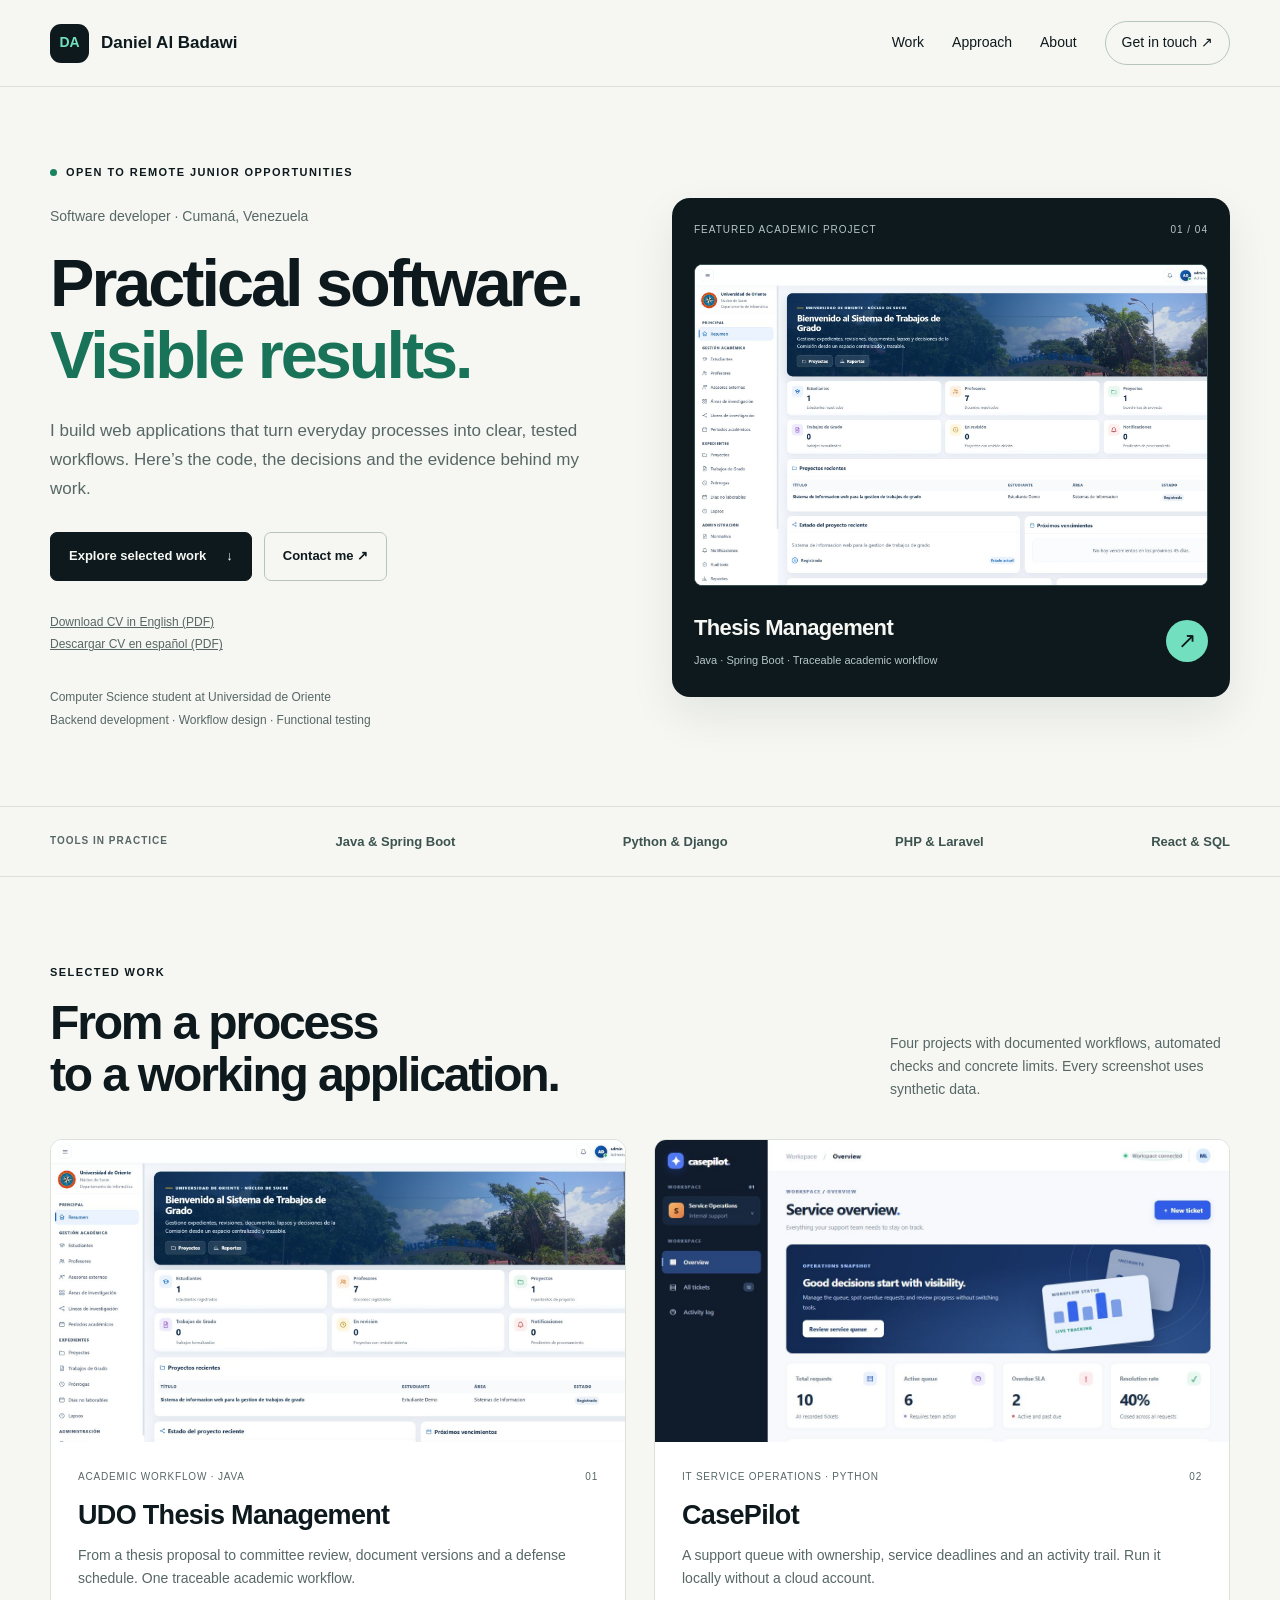
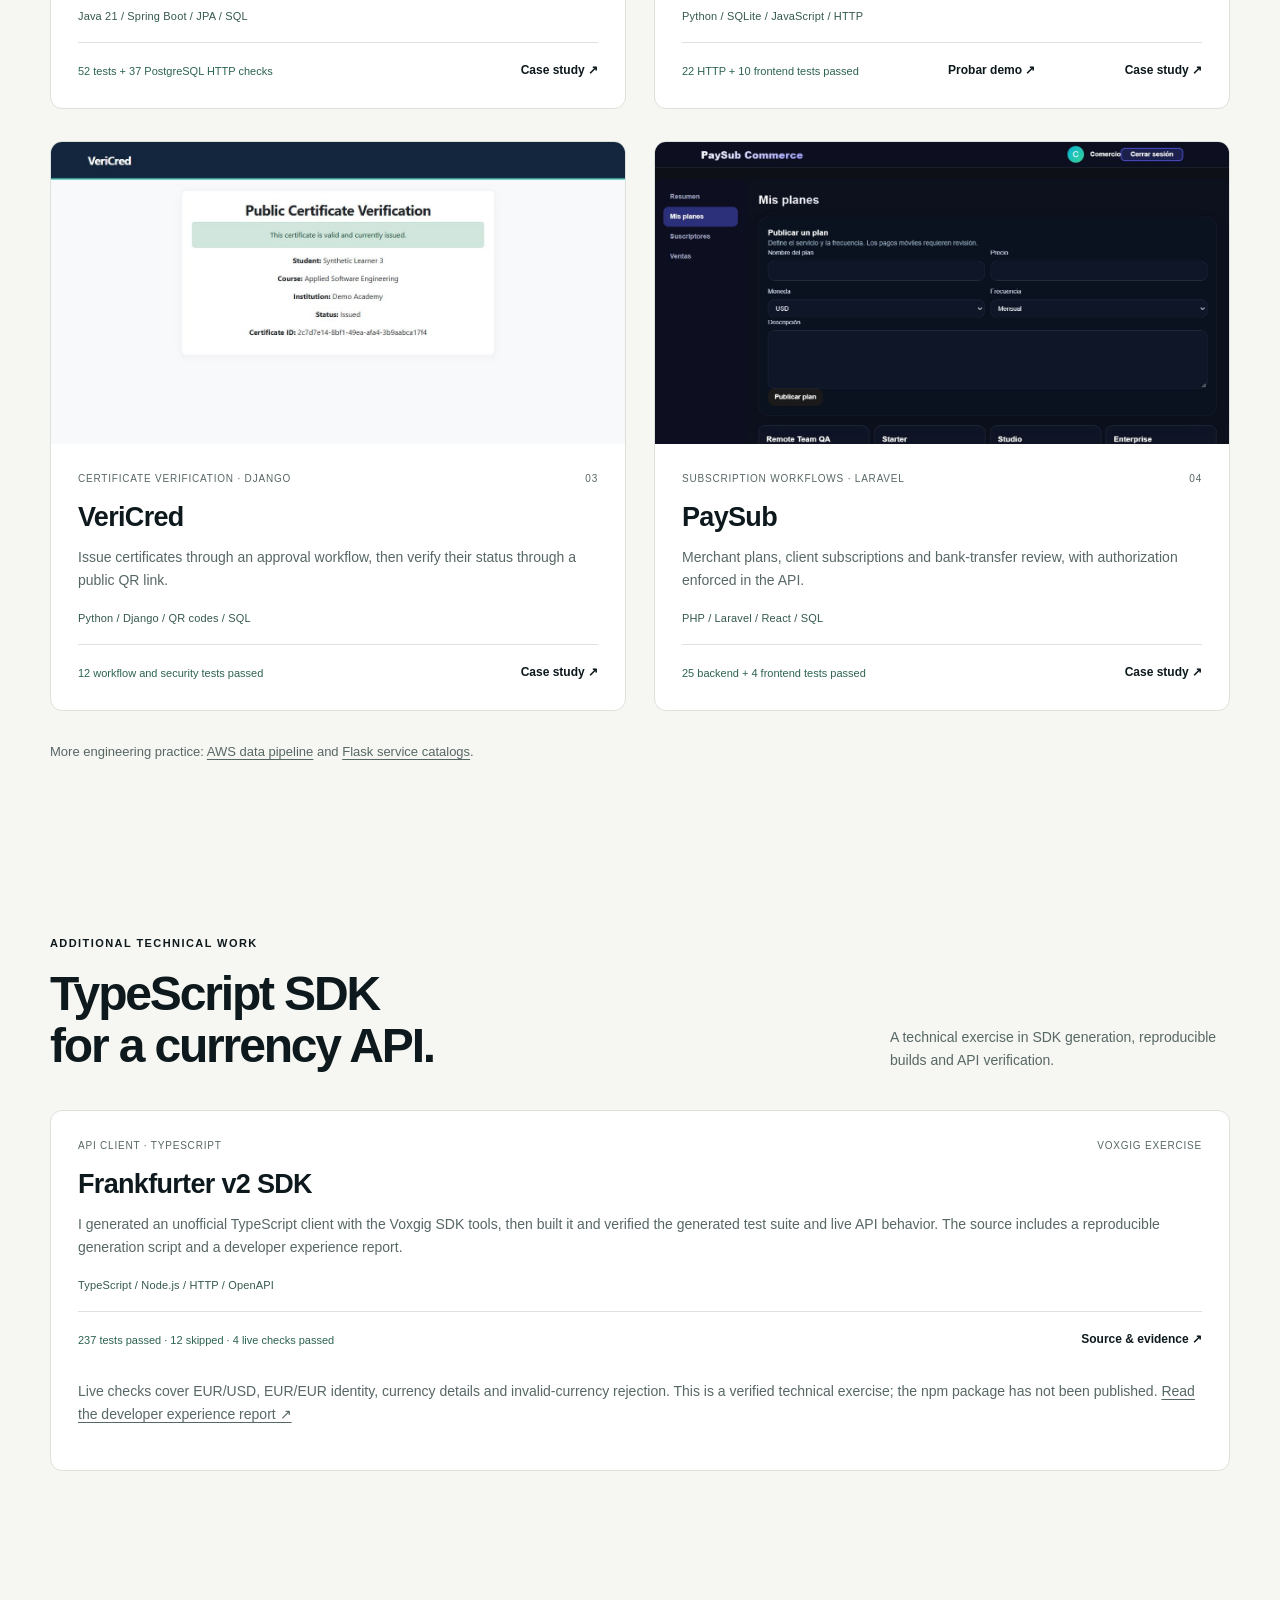
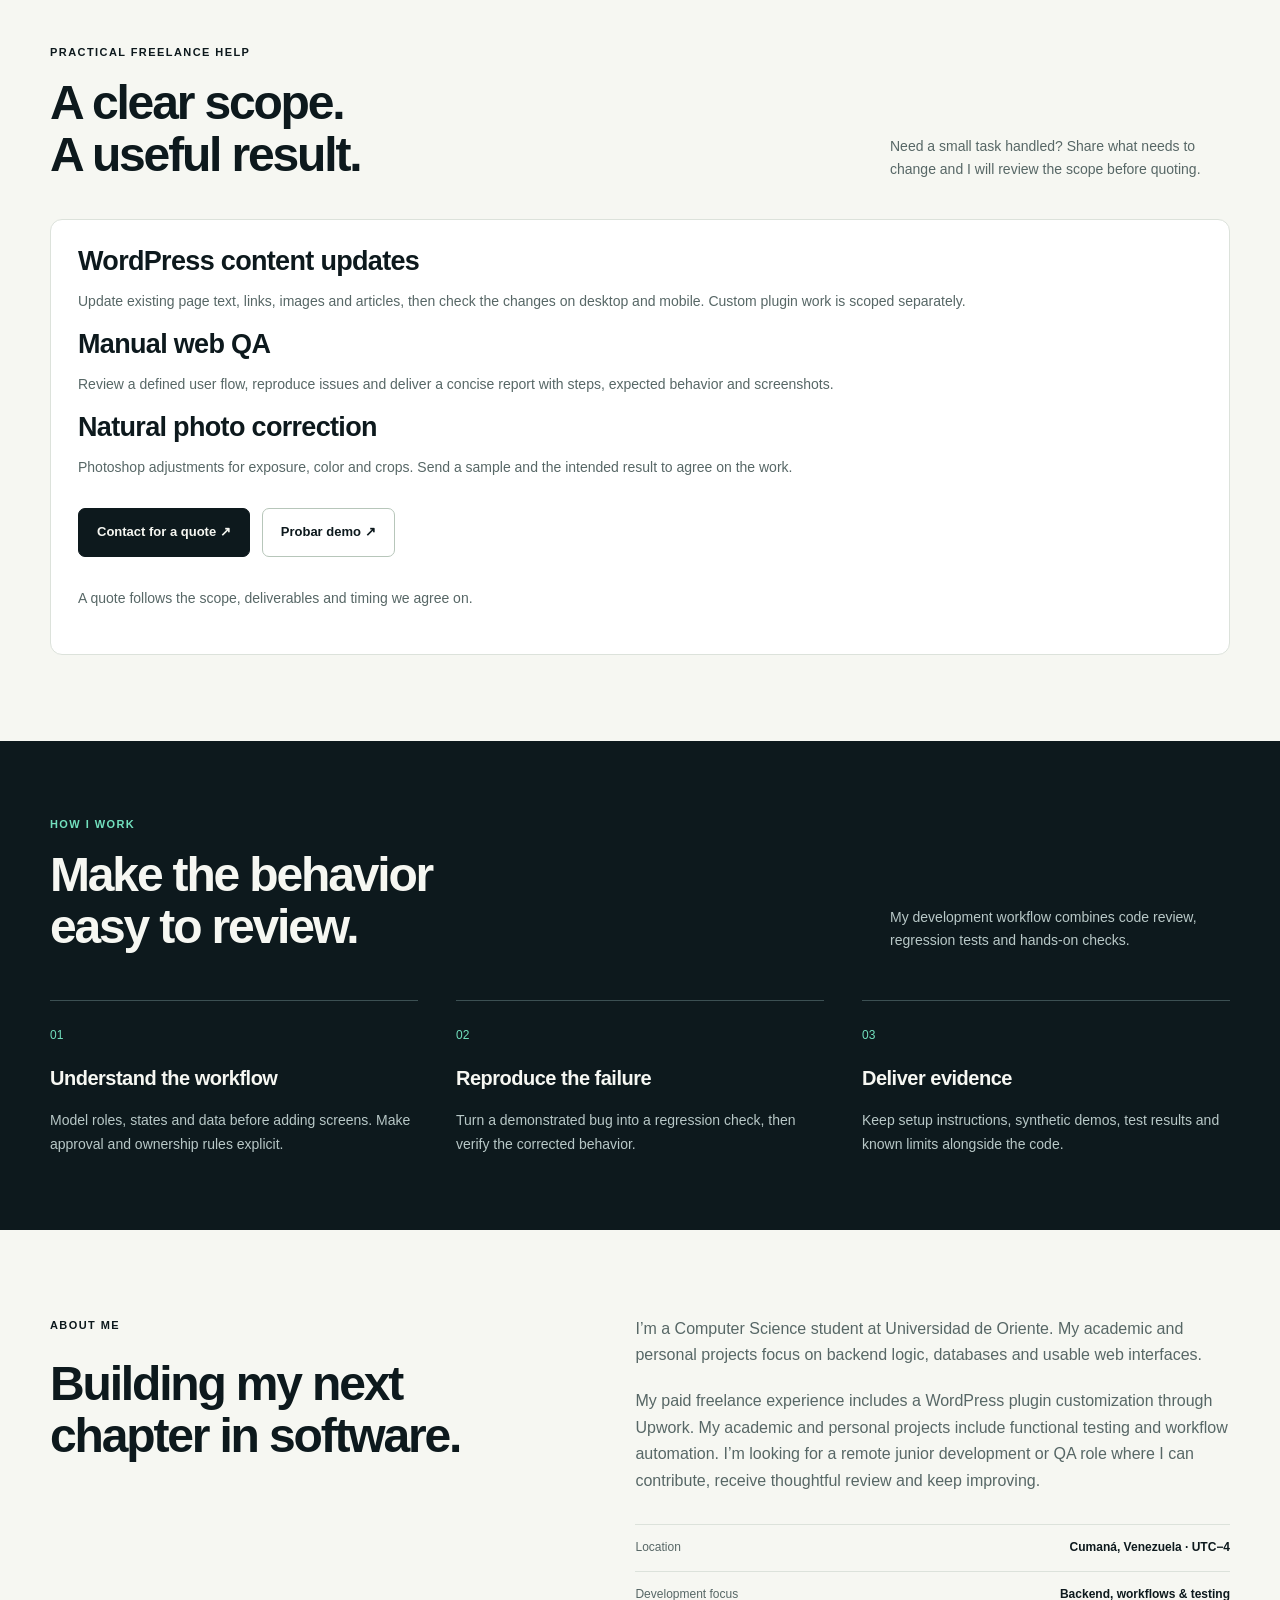
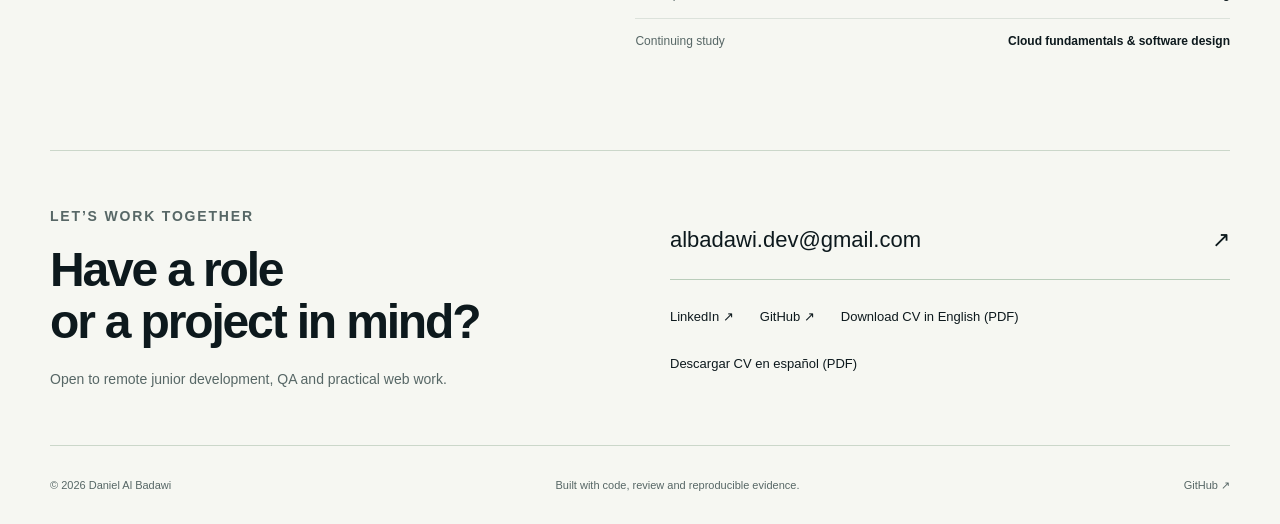
==== index.html @ 18546f2f "Add interactive CasePilot preview and scoped freelance services" ====
<!doctype html>
<html lang="en">
<head>
<meta charset="utf-8">
<meta name="viewport" content="width=device-width,initial-scale=1">
<meta name="description" content="Computer Science student building web applications with tested workflows. Explore Java, Python, Django and Laravel projects, source code and a synthetic-data thesis demo.">
<meta name="theme-color" content="#0d191d">
<title>Software developer · Daniel Al Badawi</title>
<link rel="stylesheet" href="assets/style.css">
<link rel="icon" href="assets/favicon.svg" type="image/svg+xml">
</head>
<body>
<a class="skip" href="#main">Skip to content</a>
<header class="navigation">
<div class="wrap nav-inner">
<a class="brand" href="index.html" aria-label="Daniel Al Badawi home">
<span class="monogram" aria-hidden="true">DA</span>Daniel Al Badawi</a>
<nav aria-label="Main navigation">
<a href="#work">Work</a>
<a href="#approach">Approach</a>
<a href="#about">About</a>
<a class="contact-link" href="#contact">Get in touch <span aria-hidden="true">↗</span>
</a>
</nav>
</div>
</header>
<main id="main">
<section class="hero wrap" aria-labelledby="hero-title">
<div class="hero-copy">
<p class="eyebrow">
<span class="status-dot" aria-hidden="true">
</span>Open to remote junior opportunities</p>
<p class="intro">Software developer · Cumaná, Venezuela</p>
<h1 id="hero-title">Practical software.<br>
<em>Visible results.</em>
</h1>
<p class="lead">I build web applications that turn everyday processes into clear, tested workflows. Here’s the code, the decisions and the evidence behind my work.</p>
<div class="actions">
<a class="button primary" href="#work">Explore selected work <span aria-hidden="true">↓</span>
</a>
<a class="button secondary" href="mailto:albadawi.dev@gmail.com">Contact me ↗</a>
</div>
<p class="hero-note"><a href="assets/cv/Daniel_Albadawi_CV_EN_WordPress_QA_2026-10-08.pdf" download="Daniel_Albadawi_CV_EN_WordPress_QA_2026-10-08.pdf" type="application/pdf" hreflang="en" aria-label="Download Daniel Al Badawi's CV in English, PDF">Download CV in English (PDF)</a><br><a href="assets/cv/Daniel_Albadawi_CV_ES_WordPress_QA_2026-10-08.pdf" download="Daniel_Albadawi_CV_ES_WordPress_QA_2026-10-08.pdf" type="application/pdf" hreflang="es" aria-label="Download Daniel Al Badawi's CV in Spanish, PDF">Descargar CV en español (PDF)</a></p>
<p class="hero-note">Computer Science student at Universidad de Oriente<br>Backend development · Workflow design · Functional testing</p>
</div>
<a class="hero-feature" href="udo.html">
<div class="feature-label">
<span>Featured academic project</span>
<span>01 / 04</span>
</div>
<div class="hero-screen">
<img src="assets/udo-dashboard.jpg" alt="UDO thesis workflow dashboard running locally with fictional records" width="1440" height="900" fetchpriority="high">
</div>
<div class="feature-caption">
<div>
<strong>Thesis Management</strong>
<span>Java · Spring Boot · Traceable academic workflow</span>
</div>
<span class="round-arrow" aria-hidden="true">↗</span>
</div>
</a>
</section>
<div class="stack-band">
<div class="wrap">
<span>TOOLS IN PRACTICE</span>
<span>Java & Spring Boot</span>
<span>Python & Django</span>
<span>PHP & Laravel</span>
<span>React & SQL</span>
</div>
</div>
<section class="section wrap" id="work" aria-labelledby="work-title">
<div class="section-heading">
<div>
<p class="eyebrow">Selected work</p>
<h2 id="work-title">From a process<br>to a working application.</h2>
</div>
<p>Four projects with documented workflows, automated checks and concrete limits. Every screenshot uses synthetic data.</p>
</div>
<div class="project-grid">
<article class="project">
<a class="project-image" href="udo.html" aria-label="Read UDO Thesis Management case study">
<img src="assets/udo-dashboard.jpg" alt="Local UDO dashboard showing synthetic thesis projects and commission activity" loading="lazy" width="1440" height="900">
</a>
<div class="project-copy">
<div class="project-meta">
<span>Academic workflow · Java</span>
<span>01</span>
</div>
<h3>
<a href="udo.html">UDO Thesis Management</a>
</h3>
<p>From a thesis proposal to committee review, document versions and a defense schedule. One traceable academic workflow.</p>
<p class="stack">Java 21 / Spring Boot / JPA / SQL</p>
<div class="project-bottom">
<span class="proof">52 tests + 37 PostgreSQL HTTP checks</span>
<a class="text-link" href="udo.html">Case study <span aria-hidden="true">↗</span>
</a>
</div>
</div>
</article>
<article class="project">
<a class="project-image" href="casepilot.html" aria-label="Read CasePilot case study">
<img src="assets/casepilot-dashboard.jpg" alt="CasePilot dashboard with fictional service requests, priorities and resolution statistics" loading="lazy" width="1440" height="900">
</a>
<div class="project-copy">
<div class="project-meta">
<span>IT service operations · Python</span>
<span>02</span>
</div>
<h3>
<a href="casepilot.html">CasePilot</a>
</h3>
<p>A support queue with ownership, service deadlines and an activity trail. Run it locally without a cloud account.</p>
<p class="stack">Python / SQLite / JavaScript / HTTP</p>
<div class="project-bottom">
<span class="proof">22 HTTP + 10 frontend tests passed</span>
<a class="text-link" href="casepilot-demo.html" lang="es">Probar demo <span aria-hidden="true">↗</span></a>
<a class="text-link" href="casepilot.html">Case study <span aria-hidden="true">↗</span>
</a>
</div>
</div>
</article>
<article class="project">
<a class="project-image" href="vericred.html" aria-label="Read VeriCred case study">
<img src="assets/vericred-verification.jpg" alt="Public VeriCred validation page for a synthetic issued certificate" loading="lazy" width="1440" height="900">
</a>
<div class="project-copy">
<div class="project-meta">
<span>Certificate verification · Django</span>
<span>03</span>
</div>
<h3>
<a href="vericred.html">VeriCred</a>
</h3>
<p>Issue certificates through an approval workflow, then verify their status through a public QR link.</p>
<p class="stack">Python / Django / QR codes / SQL</p>
<div class="project-bottom">
<span class="proof">12 workflow and security tests passed</span>
<a class="text-link" href="vericred.html">Case study <span aria-hidden="true">↗</span>
</a>
</div>
</div>
</article>
<article class="project">
<a class="project-image" href="paysub.html" aria-label="Read PaySub case study">
<img src="assets/paysub-plans.jpg" alt="Merchant plan management in the local PaySub demo using synthetic data" loading="lazy" width="1440" height="900">
</a>
<div class="project-copy">
<div class="project-meta">
<span>Subscription workflows · Laravel</span>
<span>04</span>
</div>
<h3>
<a href="paysub.html">PaySub</a>
</h3>
<p>Merchant plans, client subscriptions and bank-transfer review, with authorization enforced in the API.</p>
<p class="stack">PHP / Laravel / React / SQL</p>
<div class="project-bottom">
<span class="proof">25 backend + 4 frontend tests passed</span>
<a class="text-link" href="paysub.html">Case study <span aria-hidden="true">↗</span>
</a>
</div>
</div>
</article>
</div>
<p class="supporting">More engineering practice: <a href="https://github.com/AlbadawiDev/aws-pipeline">AWS data pipeline</a> and <a href="https://github.com/AlbadawiDev/Proyecto_UDO_OrdenesServicios">Flask service catalogs</a>.</p>
</section>
<section class="section wrap" id="sdk" aria-labelledby="sdk-title">
<div class="section-heading">
<div>
<p class="eyebrow">Additional technical work</p>
<h2 id="sdk-title">TypeScript SDK<br>for a currency API.</h2>
</div>
<p>A technical exercise in SDK generation, reproducible builds and API verification.</p>
</div>
<article class="project">
<div class="project-copy">
<div class="project-meta">
<span>API client · TypeScript</span>
<span>Voxgig exercise</span>
</div>
<h3>Frankfurter v2 SDK</h3>
<p>I generated an unofficial TypeScript client with the Voxgig SDK tools, then built it and verified the generated test suite and live API behavior. The source includes a reproducible generation script and a developer experience report.</p>
<p class="stack">TypeScript / Node.js / HTTP / OpenAPI</p>
<div class="project-bottom">
<span class="proof">237 tests passed · 12 skipped · 4 live checks passed</span>
<a class="text-link" href="https://github.com/AlbadawiDev/voxgig-frankfurter-sdk">Source &amp; evidence <span aria-hidden="true">↗</span></a>
</div>
<p class="supporting">Live checks cover EUR/USD, EUR/EUR identity, currency details and invalid-currency rejection. This is a verified technical exercise; the npm package has not been published. <a href="https://github.com/AlbadawiDev/voxgig-frankfurter-sdk/blob/main/DX_REPORT.md">Read the developer experience report ↗</a></p>
</div>
</article>
</section>
<section class="section wrap" id="services" aria-labelledby="services-title">
<div class="section-heading">
<div>
<p class="eyebrow">Practical freelance help</p>
<h2 id="services-title">A clear scope.<br>A useful result.</h2>
</div>
<p>Need a small task handled? Share what needs to change and I will review the scope before quoting.</p>
</div>
<article class="project">
<div class="project-copy">
<h3>WordPress content updates</h3>
<p>Update existing page text, links, images and articles, then check the changes on desktop and mobile. Custom plugin work is scoped separately.</p>
<h3>Manual web QA</h3>
<p>Review a defined user flow, reproduce issues and deliver a concise report with steps, expected behavior and screenshots.</p>
<h3>Natural photo correction</h3>
<p>Photoshop adjustments for exposure, color and crops. Send a sample and the intended result to agree on the work.</p>
<div class="actions"><a class="button primary" href="mailto:albadawi.dev@gmail.com?subject=Freelance%20task%20%E2%80%94%20scope%20and%20quote">Contact for a quote ↗</a><a class="button secondary" href="casepilot-demo.html" lang="es">Probar demo ↗</a></div>
<p class="supporting">A quote follows the scope, deliverables and timing we agree on.</p>
</div>
</article>
</section>
<section class="approach-section" id="approach" aria-labelledby="approach-title">
<div class="wrap">
<div class="section-heading">
<div>
<p class="eyebrow">How I work</p>
<h2 id="approach-title">Make the behavior<br>easy to review.</h2>
</div>
<p>My development workflow combines code review, regression tests and hands-on checks.</p>
</div>
<div class="approach-grid">
<article>
<span class="step">01</span>
<h3>Understand the workflow</h3>
<p>Model roles, states and data before adding screens. Make approval and ownership rules explicit.</p>
</article>
<article>
<span class="step">02</span>
<h3>Reproduce the failure</h3>
<p>Turn a demonstrated bug into a regression check, then verify the corrected behavior.</p>
</article>
<article>
<span class="step">03</span>
<h3>Deliver evidence</h3>
<p>Keep setup instructions, synthetic demos, test results and known limits alongside the code.</p>
</article>
</div>
</div>
</section>
<section class="section wrap about-grid" id="about" aria-labelledby="about-title">
<div>
<p class="eyebrow">About me</p>
<h2 id="about-title">Building my next<br>chapter in software.</h2>
</div>
<div class="about-copy">
<p>I’m a Computer Science student at Universidad de Oriente. My academic and personal projects focus on backend logic, databases and usable web interfaces.</p>
<p>My paid freelance experience includes a WordPress plugin customization through Upwork. My academic and personal projects include functional testing and workflow automation. I’m looking for a remote junior development or QA role where I can contribute, receive thoughtful review and keep improving.</p>
<div class="about-facts">
<div>
<span>Location</span>
<strong>Cumaná, Venezuela · UTC−4</strong>
</div>
<div>
<span>Development focus</span>
<strong>Backend, workflows & testing</strong>
</div>
<div>
<span>Continuing study</span>
<strong>Cloud fundamentals & software design</strong>
</div>
</div>
</div>
</section>
<section class="contact-section wrap" id="contact" aria-labelledby="contact-title">
<div>
<p class="eyebrow">Let’s work together</p>
<h2 id="contact-title">Have a role<br>or a project in mind?</h2>
<p>Open to remote junior development, QA and practical web work.</p>
</div>
<div class="contact-options">
<a class="email" href="mailto:albadawi.dev@gmail.com">albadawi.dev@gmail.com <span aria-hidden="true">↗</span>
</a>
<a href="https://www.linkedin.com/in/daniel-samir-al-badawi-aazar-1b8459368/">LinkedIn ↗</a>
<a href="https://github.com/AlbadawiDev">GitHub ↗</a>
<a href="assets/cv/Daniel_Albadawi_CV_EN_WordPress_QA_2026-10-08.pdf" download="Daniel_Albadawi_CV_EN_WordPress_QA_2026-10-08.pdf" type="application/pdf" hreflang="en" aria-label="Download Daniel Al Badawi's CV in English, PDF">Download CV in English (PDF)</a>
<a href="assets/cv/Daniel_Albadawi_CV_ES_WordPress_QA_2026-10-08.pdf" download="Daniel_Albadawi_CV_ES_WordPress_QA_2026-10-08.pdf" type="application/pdf" hreflang="es" aria-label="Download Daniel Al Badawi's CV in Spanish, PDF">Descargar CV en español (PDF)</a>
</div>
</section>
</main>
<footer class="wrap footer">
<span>© 2026 Daniel Al Badawi</span>
<span>Built with code, review and reproducible evidence.</span>
<a href="https://github.com/AlbadawiDev">GitHub ↗</a>
</footer>
</body>
</html>
---- assets/style.css ----
:root{--ink:#0d191d;--panel:#17282e;--paper:#f6f7f2;--muted:#576766;--mint:#72e0be;--line:#dce2db;--max:1180px}
*{box-sizing:border-box}html{scroll-behavior:smooth;scroll-padding-top:100px}body{margin:0;background:var(--paper);color:var(--ink);font-family:Inter,"Segoe UI",Arial,sans-serif;line-height:1.65}a{color:inherit}img{max-width:100%;display:block}button,video{font:inherit}.wrap{width:min(var(--max),calc(100% - 64px));margin-inline:auto}h1,h2,h3,p{margin-top:0}h1,h2,h3{line-height:1.08;letter-spacing:-.045em}h1{font-size:clamp(42px,5.2vw,72px);font-weight:650}h2{font-size:clamp(32px,4vw,48px);font-weight:650}h3{font-size:27px;letter-spacing:-.025em}p{margin-bottom:20px}a:focus-visible,video:focus-visible{outline:3px solid #167759;outline-offset:5px}a:hover{text-decoration-thickness:2px}.skip{position:absolute;top:-80px;left:16px;z-index:100;background:white;padding:12px}.skip:focus{top:10px}.navigation{background:rgba(246,247,242,.96);border-bottom:1px solid var(--line);position:sticky;top:0;z-index:20}.nav-inner{display:flex;align-items:center;justify-content:space-between;gap:24px;min-height:86px}.brand{display:flex;align-items:center;gap:12px;font-weight:650;text-decoration:none;font-size:17px}.monogram{display:grid;place-items:center;width:39px;height:39px;background:var(--ink);color:var(--mint);border-radius:11px;font-size:14px}.navigation nav{display:flex;gap:28px;align-items:center;font-size:14px}.navigation nav a{text-decoration:none}.navigation nav a:hover{color:#126c52}.contact-link{padding:9px 16px;border:1px solid #b7c6ba;border-radius:30px}.hero{display:grid;grid-template-columns:1fr 1fr;gap:64px;padding-block:76px 74px;align-items:center}.eyebrow{font-size:11px;text-transform:uppercase;letter-spacing:.13em;font-weight:750;margin-bottom:24px}.hero .eyebrow{display:flex;gap:9px;align-items:center}.status-dot{width:7px;height:7px;border-radius:50%;background:#18835f}.intro{font-size:14px;color:var(--muted);margin-bottom:20px}.hero h1{margin-bottom:25px}.hero h1 em{font-style:normal;color:#197359}.lead{font-size:18px;color:var(--muted);max-width:59ch;line-height:1.7}.hero .lead{font-size:17px}.actions{display:flex;flex-wrap:wrap;gap:12px;margin-top:28px}.button{display:inline-flex;justify-content:center;align-items:center;gap:20px;min-height:49px;padding:12px 18px;border-radius:7px;text-decoration:none;font-size:13px;font-weight:650}.primary{color:var(--paper);background:var(--ink);border:1px solid var(--ink)}.primary:hover{background:#26473f}.secondary{border:1px solid #b7c6ba;background:transparent}.secondary:hover{background:#e8eee5}.hero-note{font-size:12px;color:var(--muted);margin:30px 0 0;line-height:1.9}.hero-feature{border-radius:18px;background:var(--ink);padding:24px 22px;text-decoration:none;box-shadow:0 18px 45px #0d191d15;overflow:hidden;color:var(--paper)}.feature-label{display:flex;justify-content:space-between;gap:12px;font-size:10px;letter-spacing:.1em;text-transform:uppercase;margin-bottom:25px;color:#b5c6c5}.hero-screen{border:1px solid #385052;border-radius:8px;overflow:hidden;background:white}.hero-screen img{aspect-ratio:1.6;object-fit:cover;object-position:top;height:auto;width:100%}.feature-caption{display:flex;align-items:center;justify-content:space-between;gap:15px;margin-top:24px}.feature-caption strong{display:block;font-size:22px;font-weight:550;letter-spacing:-.03em}.feature-caption div>span{font-size:11px;color:#b5c6c5}.round-arrow{display:grid;place-items:center;background:var(--mint);color:var(--ink);width:42px;height:42px;flex-shrink:0;border-radius:50%;font-size:22px}.stack-band{border-block:1px solid var(--line);padding:24px 0}.stack-band .wrap{display:flex;justify-content:space-between;flex-wrap:wrap;gap:16px;font-size:13px;color:#3d5350;font-weight:600}.stack-band .wrap>span:first-child{font-size:10px;letter-spacing:.1em;color:var(--muted);align-self:center}.section{padding-block:86px}.section-heading{display:flex;justify-content:space-between;align-items:end;gap:64px;margin-bottom:38px}.section-heading h2{margin:0}.section-heading .eyebrow{margin-bottom:16px}.section-heading>p{max-width:340px;font-size:14px;color:var(--muted);margin:0}.project-grid{display:grid;grid-template-columns:1fr 1fr;gap:32px 28px}.project{background:#fff;border:1px solid var(--line);border-radius:12px;overflow:hidden;min-width:0}.project-image{display:block;aspect-ratio:1.9;background:#e7efea;overflow:hidden;text-decoration:none}.project-image img{width:100%;height:100%;object-fit:cover;object-position:top;transition:transform .25s ease}.project-image:hover img{transform:scale(1.015)}.project-copy{padding:27px}.project-meta{display:flex;justify-content:space-between;gap:10px;font-size:10px;letter-spacing:.08em;text-transform:uppercase;color:var(--muted);margin-bottom:15px}.project-copy h3{margin-bottom:14px}.project-copy h3 a{text-decoration:none}.project-copy>p{font-size:14px;color:var(--muted);margin-bottom:17px}.project-copy .stack,.stack{font-size:11px;letter-spacing:.015em;color:#34594c}.project-bottom{border-top:1px solid var(--line);padding-top:18px;display:flex;justify-content:space-between;gap:14px;align-items:center}.proof{font-size:11px;color:#2c6350}.text-link{font-size:12px;font-weight:700;text-decoration:none;white-space:nowrap}.payment-visual{height:100%;display:flex;flex-direction:column;justify-content:center;align-items:center;color:var(--paper);background:radial-gradient(ellipse at 20% 20%,#346152,transparent 75%),#182c2e;gap:15px;text-align:center;padding:20px}.transfer{font-size:10px;letter-spacing:.16em;color:#b8d1c5}.payment-visual strong{font-size:30px;letter-spacing:-.025em;font-weight:500}.flowline{font-size:13px;color:#cfddd5}.payment-status{font-size:11px;color:#81e3b9;border:1px solid #49705d;padding:5px 13px;border-radius:20px}.supporting{font-size:13px;color:var(--muted);margin:30px 0 0}.supporting a{text-underline-offset:3px}.approach-section{background:var(--ink);color:var(--paper);padding:74px 0}.approach-section .eyebrow{color:var(--mint)}.approach-section .section-heading>p{color:#b8c8c7}.approach-grid{display:grid;grid-template-columns:repeat(3,1fr);gap:38px;margin-top:48px}.approach-grid article{border-top:1px solid #3c5053;padding-top:20px}.step{font-size:12px;color:var(--mint)}.approach-grid h3{font-size:20px;letter-spacing:-.025em;margin-top:20px}.approach-grid p{color:#b8c8c7;font-size:14px;margin-bottom:0}.about-grid{display:grid;grid-template-columns:1fr 1.2fr;gap:90px}.about-copy>p{font-size:16px;color:var(--muted)}.about-facts{margin-top:30px}.about-facts>div{padding:13px 0;border-top:1px solid var(--line);display:flex;justify-content:space-between;gap:20px;font-size:12px}.about-facts span{color:var(--muted)}.about-facts strong{font-weight:600;text-align:right}.contact-section{border-block:1px solid #cbd7ca;padding:54px 0;display:grid;grid-template-columns:1fr 1fr;gap:60px;align-items:center}.contact-section .eyebrow{margin-bottom:16px}.contact-section h2{margin-bottom:20px}.contact-section p{font-size:14px;color:var(--muted);margin-bottom:0}.contact-options{display:flex;flex-wrap:wrap;gap:26px;font-size:13px}.contact-options a{text-decoration:none}.contact-options .email{width:100%;font-size:clamp(15px,2vw,22px);border-bottom:1px solid #bacdbb;padding-bottom:20px;display:flex;justify-content:space-between;gap:15px;overflow-wrap:anywhere}.footer{display:flex;justify-content:space-between;gap:22px;padding-block:30px;font-size:11px;color:var(--muted)}.footer a{text-decoration:none}.case-main{padding-block:42px 70px}.back-link{font-size:12px;text-decoration:none;color:var(--muted)}.case-header{padding-block:50px 40px;max-width:850px}.case-header h1{margin-bottom:24px}.case-header .stack{font-size:12px}.private-source{font-size:12px;color:var(--muted);border:1px solid var(--line);padding:12px 16px;border-radius:6px}.case-figure{margin:0 0 50px}.case-figure img{width:100%;height:auto;border:1px solid var(--line);border-radius:10px}.case-figure figcaption,.caption-note{font-size:12px;color:var(--muted);margin-top:12px}.case-body{max-width:820px;margin:auto}.case-section{margin-bottom:44px}.case-section h2{font-size:28px;letter-spacing:-.03em;margin-bottom:20px}.case-section p,.workflow{color:var(--muted);font-size:16px}.workflow{padding-left:22px}.workflow li{padding:7px 0 7px 8px}.evidence-block{background:#e7eee3;border:1px solid #cfdccd;border-radius:10px;padding:30px}.evidence-block .eyebrow{font-size:10px;color:#295340;margin-bottom:16px}.evidence-block p:last-child{margin-bottom:0}.case-section video{width:100%;height:auto;display:block;background:var(--ink);border-radius:10px}.case-bottom{display:flex;justify-content:space-between;align-items:center;gap:20px;border-top:1px solid var(--line);padding-top:28px;margin-top:50px}
@media(max-width:1000px){.hero{gap:32px}.wrap{width:calc(100% - 48px)}.hero h1{font-size:52px}.section-heading{gap:32px}.about-grid{gap:40px}.navigation nav{gap:18px}.project-bottom{flex-wrap:wrap}.feature-caption div>span{display:block}}
@media(max-width:760px){html{scroll-padding-top:130px}.wrap{width:calc(100% - 36px)}.nav-inner{flex-wrap:wrap;gap:13px;padding-block:15px;min-height:0}.brand{font-size:15px}.navigation nav{width:100%;justify-content:space-between;gap:12px;font-size:12px}.contact-link{padding:5px 10px}.hero{grid-template-columns:1fr;gap:34px;padding-block:43px 40px}.hero h1{font-size:clamp(41px,10.6vw,62px)}.hero .eyebrow{font-size:9px}.hero-feature{padding:19px}.stack-band{padding-block:18px}.stack-band .wrap{justify-content:flex-start;gap:10px 22px;font-size:11px}.stack-band .wrap>span:first-child{width:100%}.section{padding-block:54px}.section-heading{display:block}.section-heading>p{margin-top:22px;max-width:500px}.project-grid{grid-template-columns:1fr;gap:24px}.project-copy{padding:23px}.project-copy h3{font-size:26px}.project-bottom{flex-wrap:wrap}.project-image{aspect-ratio:1.7}.approach-section{padding-block:48px}.approach-grid{grid-template-columns:1fr;gap:28px;margin-top:30px}.approach-grid h3{margin-top:13px}.about-grid,.contact-section{grid-template-columns:1fr;gap:25px}.about-facts>div{font-size:11px}.contact-section{padding-block:40px}.footer{flex-wrap:wrap;gap:10px 18px;padding-block:25px}.footer>span:nth-child(2){order:3;width:100%}.footer>a{margin-left:auto}.case-header{padding-block:35px 30px}.case-header h1{font-size:42px;overflow-wrap:anywhere}.case-header .lead{font-size:17px}.case-figure{margin-bottom:35px}.case-section h2{font-size:25px}.case-section p,.workflow{font-size:15px}.evidence-block{padding:23px}.case-bottom{flex-wrap:wrap}.button{gap:13px;font-size:12px}}
@media(prefers-reduced-motion:reduce){html{scroll-behavior:auto}*{transition:none!important}}
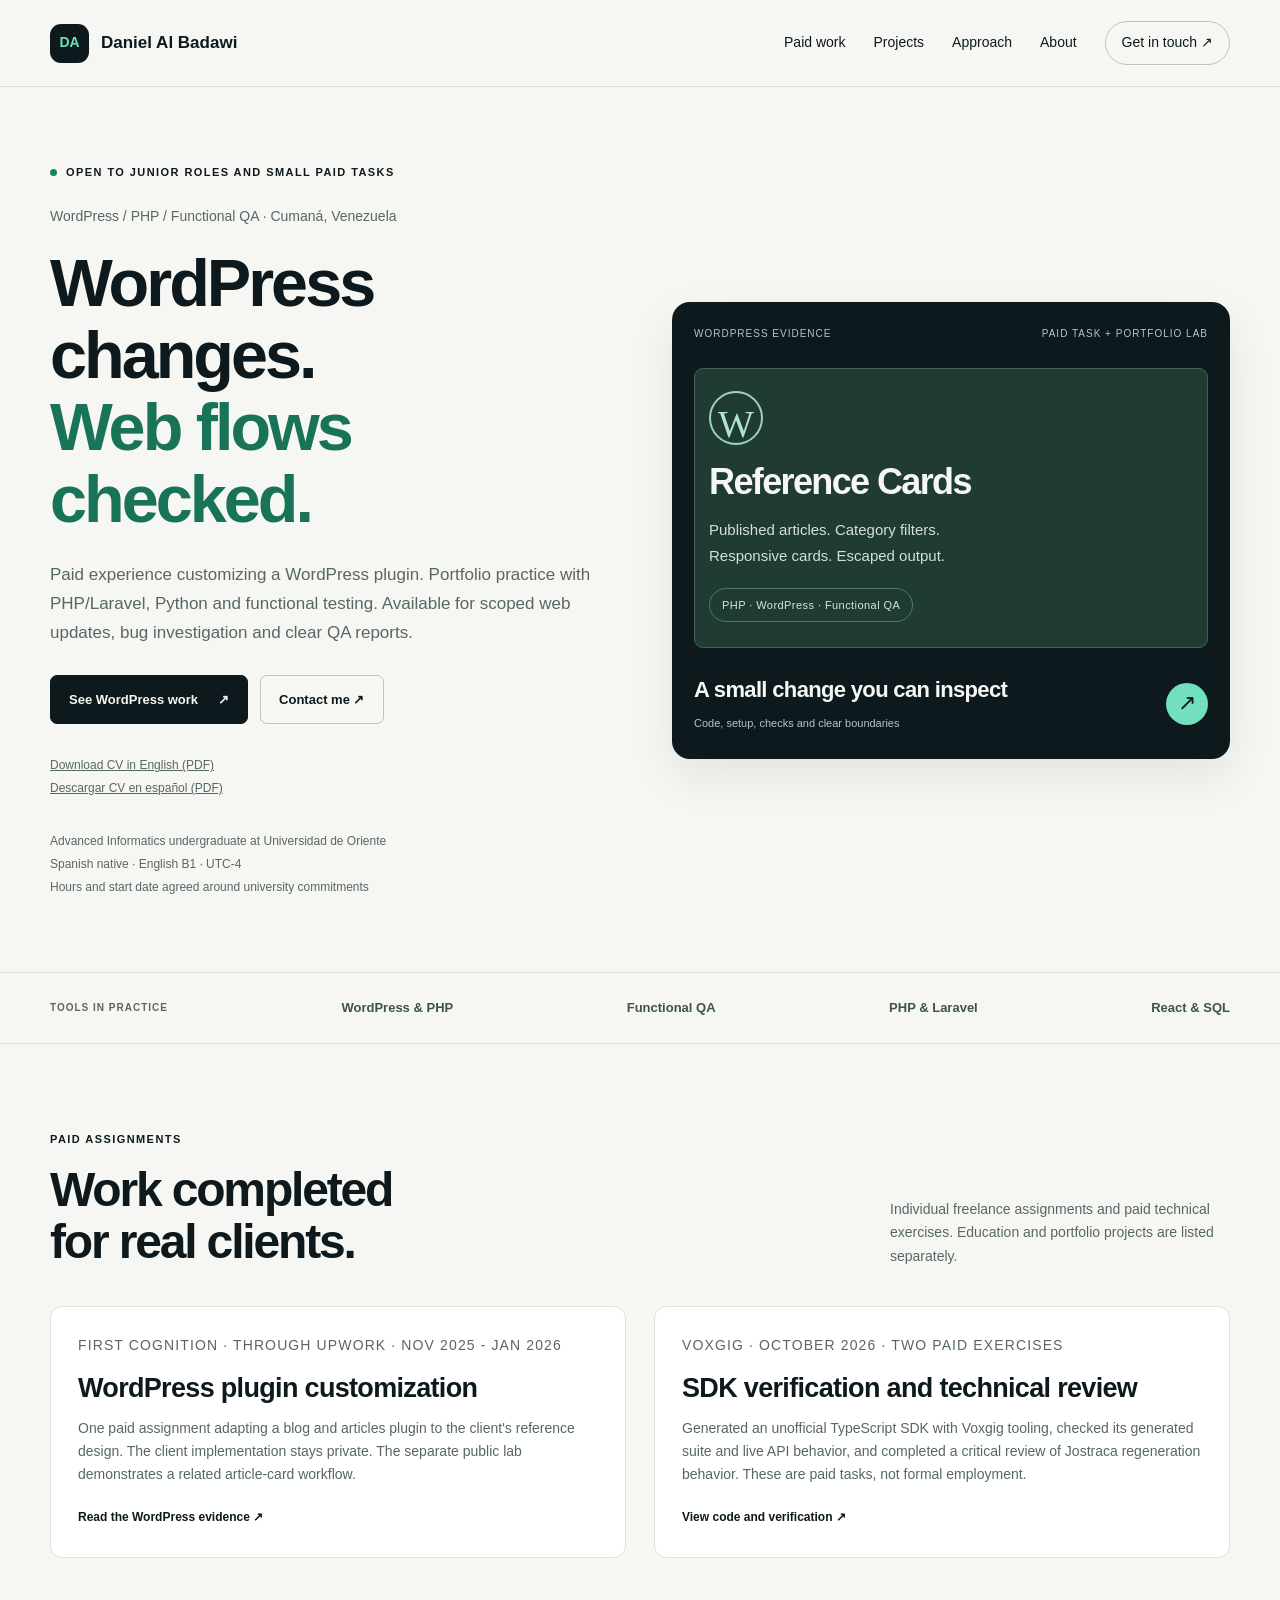
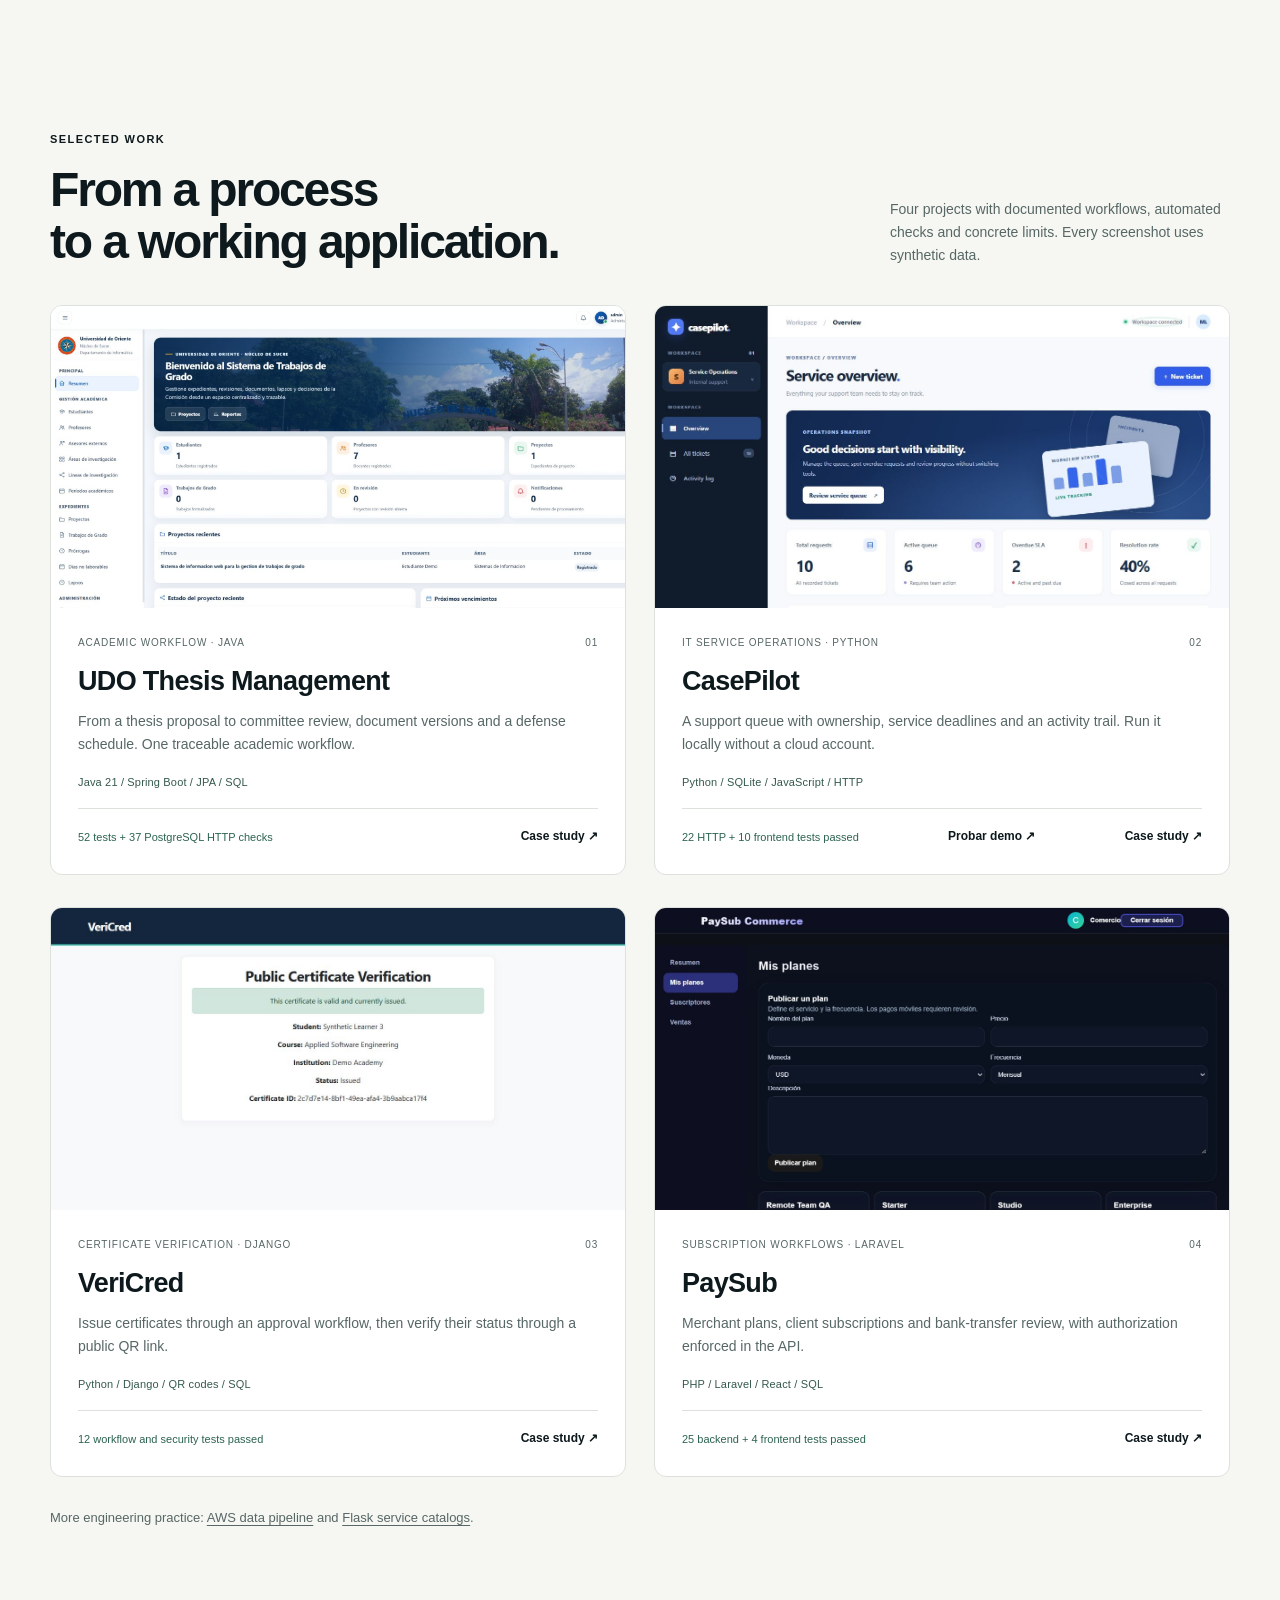
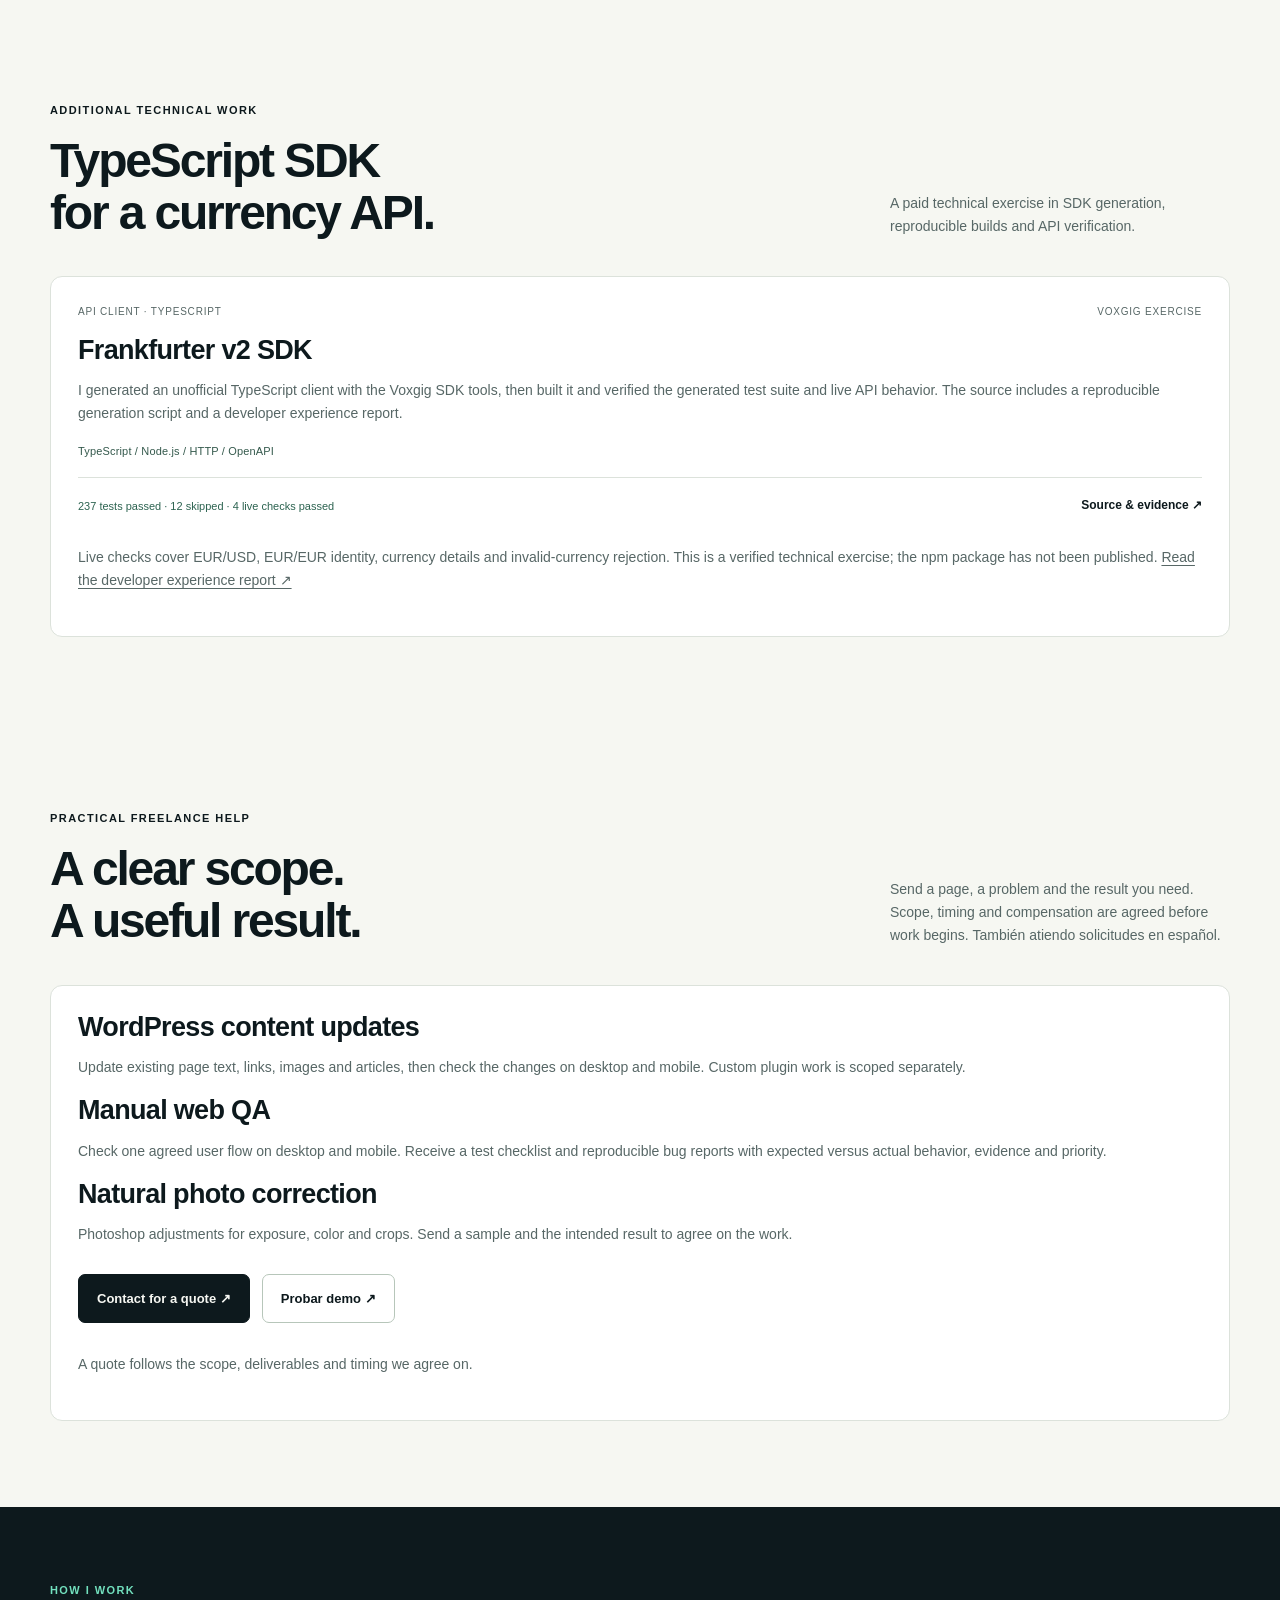
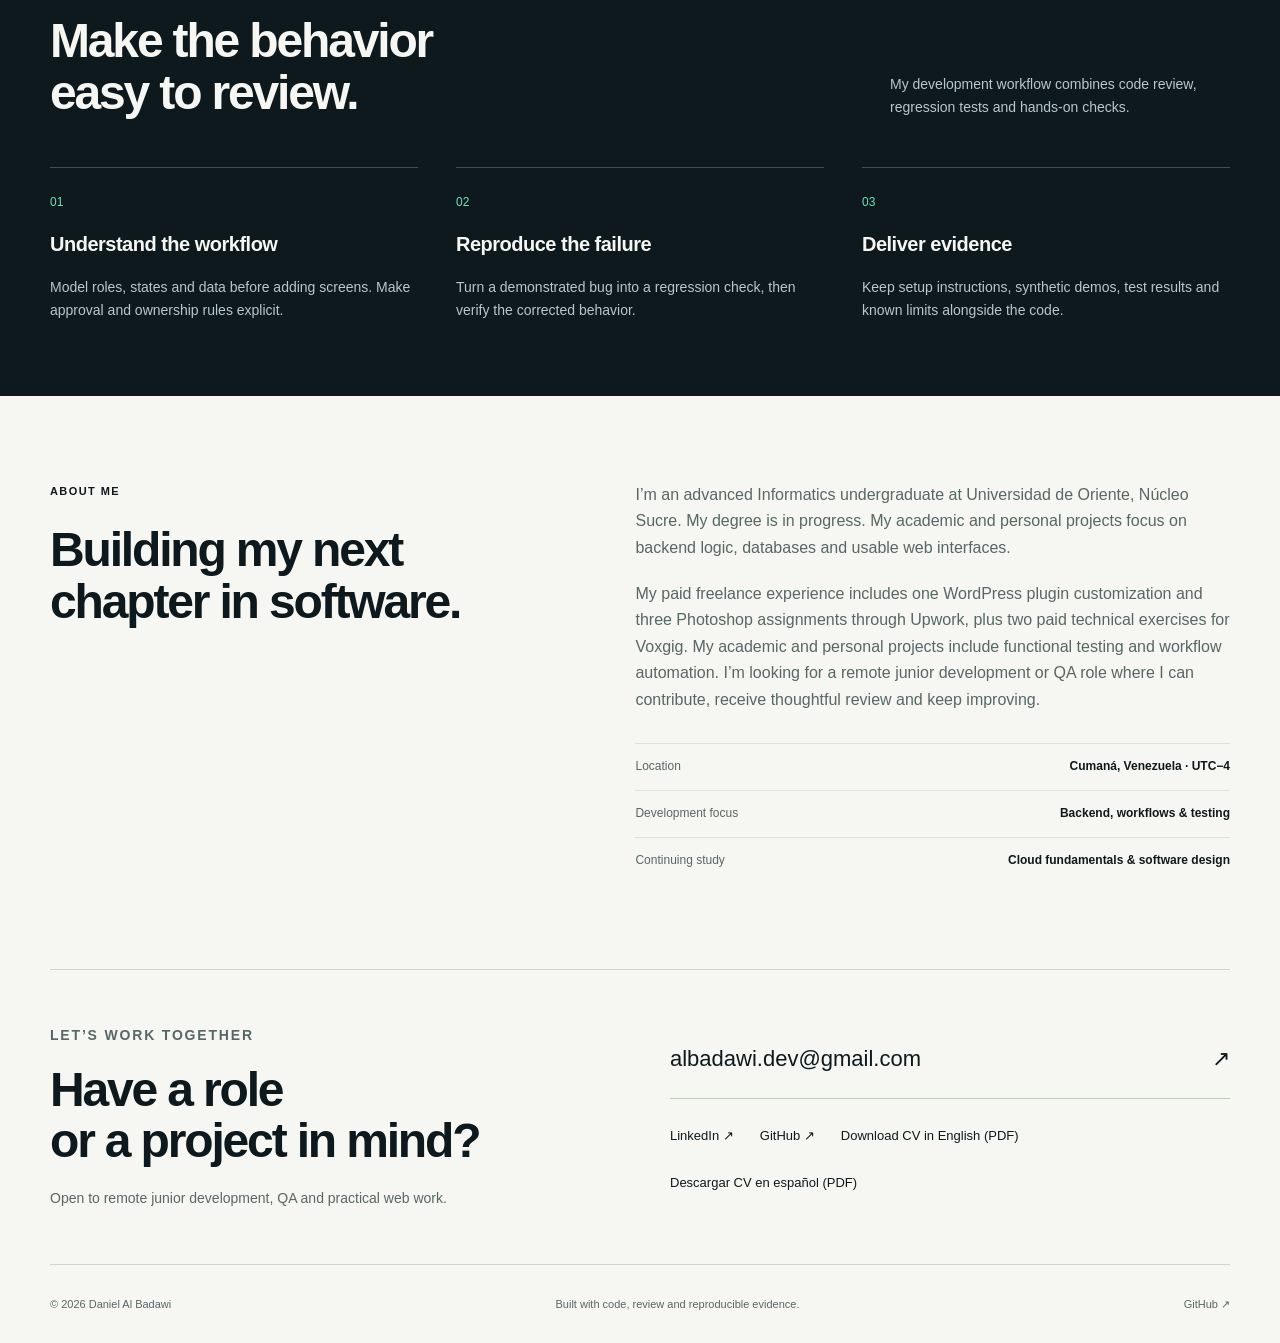
==== commit 3f3ceba8: "Focus portfolio on paid WordPress evidence and add reproducible plugin lab" ====
--- a/index.html
+++ b/index.html
@@ -3,9 +3,9 @@
 <head>
 <meta charset="utf-8">
 <meta name="viewport" content="width=device-width,initial-scale=1">
-<meta name="description" content="Computer Science student building web applications with tested workflows. Explore Java, Python, Django and Laravel projects, source code and a synthetic-data thesis demo.">
+<meta name="description" content="Junior WordPress/PHP developer in Venezuela. Paid WordPress customization, functional web QA, reproducible project demos and current CV in English and Spanish.">
 <meta name="theme-color" content="#0d191d">
-<title>Software developer · Daniel Al Badawi</title>
+<title>WordPress, PHP &amp; Web QA · Daniel Al Badawi</title>
 <link rel="stylesheet" href="assets/style.css">
 <link rel="icon" href="assets/favicon.svg" type="image/svg+xml">
 </head>
@@ -16,7 +16,8 @@
 <a class="brand" href="index.html" aria-label="Daniel Al Badawi home">
 <span class="monogram" aria-hidden="true">DA</span>Daniel Al Badawi</a>
 <nav aria-label="Main navigation">
-<a href="#work">Work</a>
+<a href="#paid-work">Paid work</a>
+<a href="#work">Projects</a>
 <a href="#approach">Approach</a>
 <a href="#about">About</a>
 <a class="contact-link" href="#contact">Get in touch <span aria-hidden="true">↗</span>
@@ -29,46 +30,41 @@
 <div class="hero-copy">
 <p class="eyebrow">
 <span class="status-dot" aria-hidden="true">
-</span>Open to remote junior opportunities</p>
-<p class="intro">Software developer · Cumaná, Venezuela</p>
-<h1 id="hero-title">Practical software.<br>
-<em>Visible results.</em>
+</span>Open to junior roles and small paid tasks</p>
+<p class="intro">WordPress / PHP / Functional QA · Cumaná, Venezuela</p>
+<h1 id="hero-title">WordPress changes.<br>
+<em>Web flows checked.</em>
 </h1>
-<p class="lead">I build web applications that turn everyday processes into clear, tested workflows. Here’s the code, the decisions and the evidence behind my work.</p>
+<p class="lead">Paid experience customizing a WordPress plugin. Portfolio practice with PHP/Laravel, Python and functional testing. Available for scoped web updates, bug investigation and clear QA reports.</p>
 <div class="actions">
-<a class="button primary" href="#work">Explore selected work <span aria-hidden="true">↓</span>
+<a class="button primary" href="wordpress.html">See WordPress work <span aria-hidden="true">↗</span>
 </a>
 <a class="button secondary" href="mailto:albadawi.dev@gmail.com">Contact me ↗</a>
 </div>
-<p class="hero-note"><a href="assets/cv/Daniel_Albadawi_CV_EN_WordPress_QA_2026-10-08.pdf" download="Daniel_Albadawi_CV_EN_WordPress_QA_2026-10-08.pdf" type="application/pdf" hreflang="en" aria-label="Download Daniel Al Badawi's CV in English, PDF">Download CV in English (PDF)</a><br><a href="assets/cv/Daniel_Albadawi_CV_ES_WordPress_QA_2026-10-08.pdf" download="Daniel_Albadawi_CV_ES_WordPress_QA_2026-10-08.pdf" type="application/pdf" hreflang="es" aria-label="Download Daniel Al Badawi's CV in Spanish, PDF">Descargar CV en español (PDF)</a></p>
-<p class="hero-note">Computer Science student at Universidad de Oriente<br>Backend development · Workflow design · Functional testing</p>
-</div>
-<a class="hero-feature" href="udo.html">
-<div class="feature-label">
-<span>Featured academic project</span>
-<span>01 / 04</span>
-</div>
-<div class="hero-screen">
-<img src="assets/udo-dashboard.jpg" alt="UDO thesis workflow dashboard running locally with fictional records" width="1440" height="900" fetchpriority="high">
-</div>
-<div class="feature-caption">
-<div>
-<strong>Thesis Management</strong>
-<span>Java · Spring Boot · Traceable academic workflow</span>
-</div>
-<span class="round-arrow" aria-hidden="true">↗</span>
-</div>
+<p class="hero-note"><a href="assets/cv/Daniel_Albadawi_CV_EN_WordPress_QA_2026-10-12.pdf" download="Daniel_Albadawi_CV_EN_WordPress_QA_2026-10-12.pdf" type="application/pdf" hreflang="en" aria-label="Download Daniel Al Badawi's CV in English, PDF">Download CV in English (PDF)</a><br><a href="assets/cv/Daniel_Albadawi_CV_ES_WordPress_QA_2026-10-12.pdf" download="Daniel_Albadawi_CV_ES_WordPress_QA_2026-10-12.pdf" type="application/pdf" hreflang="es" aria-label="Download Daniel Al Badawi's CV in Spanish, PDF">Descargar CV en español (PDF)</a></p>
+<p class="hero-note">Advanced Informatics undergraduate at Universidad de Oriente<br>Spanish native · English B1 · UTC-4<br>Hours and start date agreed around university commitments</p>
+</div>
+<a class="hero-feature" href="wordpress.html">
+<div class="feature-label"><span>WordPress evidence</span><span>Paid task + portfolio lab</span></div>
+<div class="wp-feature"><span class="wp-mark" aria-hidden="true">W</span><h2>Reference Cards</h2><p>Published articles. Category filters.<br>Responsive cards. Escaped output.</p><span class="wp-chip">PHP · WordPress · Functional QA</span></div>
+<div class="feature-caption"><div><strong>A small change you can inspect</strong><span>Code, setup, checks and clear boundaries</span></div><span class="round-arrow" aria-hidden="true">↗</span></div>
 </a>
 </section>
 <div class="stack-band">
 <div class="wrap">
 <span>TOOLS IN PRACTICE</span>
-<span>Java & Spring Boot</span>
-<span>Python & Django</span>
+<span>WordPress &amp; PHP</span>
+<span>Functional QA</span>
 <span>PHP & Laravel</span>
 <span>React & SQL</span>
 </div>
 </div>
+<section class="section wrap" id="paid-work" aria-labelledby="paid-title">
+<div class="section-heading"><div><p class="eyebrow">Paid assignments</p><h2 id="paid-title">Work completed<br>for real clients.</h2></div><p>Individual freelance assignments and paid technical exercises. Education and portfolio projects are listed separately.</p></div>
+<div class="project-grid">
+<article class="project"><div class="project-copy"><p class="project-meta">First Cognition · through Upwork · Nov 2025 - Jan 2026</p><h3>WordPress plugin customization</h3><p>One paid assignment adapting a blog and articles plugin to the client's reference design. The client implementation stays private. The separate public lab demonstrates a related article-card workflow.</p><a class="text-link" href="wordpress.html">Read the WordPress evidence ↗</a></div></article>
+<article class="project"><div class="project-copy"><p class="project-meta">Voxgig · October 2026 · Two paid exercises</p><h3>SDK verification and technical review</h3><p>Generated an unofficial TypeScript SDK with Voxgig tooling, checked its generated suite and live API behavior, and completed a critical review of Jostraca regeneration behavior. These are paid tasks, not formal employment.</p><a class="text-link" href="#sdk">View code and verification ↗</a></div></article>
+</div></section>
 <section class="section wrap" id="work" aria-labelledby="work-title">
 <div class="section-heading">
 <div>
@@ -172,7 +168,7 @@
 <p class="eyebrow">Additional technical work</p>
 <h2 id="sdk-title">TypeScript SDK<br>for a currency API.</h2>
 </div>
-<p>A technical exercise in SDK generation, reproducible builds and API verification.</p>
+<p>A paid technical exercise in SDK generation, reproducible builds and API verification.</p>
 </div>
 <article class="project">
 <div class="project-copy">
@@ -197,14 +193,14 @@
 <p class="eyebrow">Practical freelance help</p>
 <h2 id="services-title">A clear scope.<br>A useful result.</h2>
 </div>
-<p>Need a small task handled? Share what needs to change and I will review the scope before quoting.</p>
+<p>Send a page, a problem and the result you need. Scope, timing and compensation are agreed before work begins. <span lang="es">También atiendo solicitudes en español.</span></p>
 </div>
 <article class="project">
 <div class="project-copy">
 <h3>WordPress content updates</h3>
 <p>Update existing page text, links, images and articles, then check the changes on desktop and mobile. Custom plugin work is scoped separately.</p>
 <h3>Manual web QA</h3>
-<p>Review a defined user flow, reproduce issues and deliver a concise report with steps, expected behavior and screenshots.</p>
+<p>Check one agreed user flow on desktop and mobile. Receive a test checklist and reproducible bug reports with expected versus actual behavior, evidence and priority.</p>
 <h3>Natural photo correction</h3>
 <p>Photoshop adjustments for exposure, color and crops. Send a sample and the intended result to agree on the work.</p>
 <div class="actions"><a class="button primary" href="mailto:albadawi.dev@gmail.com?subject=Freelance%20task%20%E2%80%94%20scope%20and%20quote">Contact for a quote ↗</a><a class="button secondary" href="casepilot-demo.html" lang="es">Probar demo ↗</a></div>
@@ -246,8 +242,8 @@
 <h2 id="about-title">Building my next<br>chapter in software.</h2>
 </div>
 <div class="about-copy">
-<p>I’m a Computer Science student at Universidad de Oriente. My academic and personal projects focus on backend logic, databases and usable web interfaces.</p>
-<p>My paid freelance experience includes a WordPress plugin customization through Upwork. My academic and personal projects include functional testing and workflow automation. I’m looking for a remote junior development or QA role where I can contribute, receive thoughtful review and keep improving.</p>
+<p>I’m an advanced Informatics undergraduate at Universidad de Oriente, Núcleo Sucre. My degree is in progress. My academic and personal projects focus on backend logic, databases and usable web interfaces.</p>
+<p>My paid freelance experience includes one WordPress plugin customization and three Photoshop assignments through Upwork, plus two paid technical exercises for Voxgig. My academic and personal projects include functional testing and workflow automation. I’m looking for a remote junior development or QA role where I can contribute, receive thoughtful review and keep improving.</p>
 <div class="about-facts">
 <div>
 <span>Location</span>
@@ -275,8 +271,8 @@
 </a>
 <a href="https://www.linkedin.com/in/daniel-samir-al-badawi-aazar-1b8459368/">LinkedIn ↗</a>
 <a href="https://github.com/AlbadawiDev">GitHub ↗</a>
-<a href="assets/cv/Daniel_Albadawi_CV_EN_WordPress_QA_2026-10-08.pdf" download="Daniel_Albadawi_CV_EN_WordPress_QA_2026-10-08.pdf" type="application/pdf" hreflang="en" aria-label="Download Daniel Al Badawi's CV in English, PDF">Download CV in English (PDF)</a>
-<a href="assets/cv/Daniel_Albadawi_CV_ES_WordPress_QA_2026-10-08.pdf" download="Daniel_Albadawi_CV_ES_WordPress_QA_2026-10-08.pdf" type="application/pdf" hreflang="es" aria-label="Download Daniel Al Badawi's CV in Spanish, PDF">Descargar CV en español (PDF)</a>
+<a href="assets/cv/Daniel_Albadawi_CV_EN_WordPress_QA_2026-10-12.pdf" download="Daniel_Albadawi_CV_EN_WordPress_QA_2026-10-12.pdf" type="application/pdf" hreflang="en" aria-label="Download Daniel Al Badawi's CV in English, PDF">Download CV in English (PDF)</a>
+<a href="assets/cv/Daniel_Albadawi_CV_ES_WordPress_QA_2026-10-12.pdf" download="Daniel_Albadawi_CV_ES_WordPress_QA_2026-10-12.pdf" type="application/pdf" hreflang="es" aria-label="Download Daniel Al Badawi's CV in Spanish, PDF">Descargar CV en español (PDF)</a>
 </div>
 </section>
 </main>
--- a/assets/style.css
+++ b/assets/style.css
@@ -3,3 +3,5 @@
 @media(max-width:1000px){.hero{gap:32px}.wrap{width:calc(100% - 48px)}.hero h1{font-size:52px}.section-heading{gap:32px}.about-grid{gap:40px}.navigation nav{gap:18px}.project-bottom{flex-wrap:wrap}.feature-caption div>span{display:block}}
 @media(max-width:760px){html{scroll-padding-top:130px}.wrap{width:calc(100% - 36px)}.nav-inner{flex-wrap:wrap;gap:13px;padding-block:15px;min-height:0}.brand{font-size:15px}.navigation nav{width:100%;justify-content:space-between;gap:12px;font-size:12px}.contact-link{padding:5px 10px}.hero{grid-template-columns:1fr;gap:34px;padding-block:43px 40px}.hero h1{font-size:clamp(41px,10.6vw,62px)}.hero .eyebrow{font-size:9px}.hero-feature{padding:19px}.stack-band{padding-block:18px}.stack-band .wrap{justify-content:flex-start;gap:10px 22px;font-size:11px}.stack-band .wrap>span:first-child{width:100%}.section{padding-block:54px}.section-heading{display:block}.section-heading>p{margin-top:22px;max-width:500px}.project-grid{grid-template-columns:1fr;gap:24px}.project-copy{padding:23px}.project-copy h3{font-size:26px}.project-bottom{flex-wrap:wrap}.project-image{aspect-ratio:1.7}.approach-section{padding-block:48px}.approach-grid{grid-template-columns:1fr;gap:28px;margin-top:30px}.approach-grid h3{margin-top:13px}.about-grid,.contact-section{grid-template-columns:1fr;gap:25px}.about-facts>div{font-size:11px}.contact-section{padding-block:40px}.footer{flex-wrap:wrap;gap:10px 18px;padding-block:25px}.footer>span:nth-child(2){order:3;width:100%}.footer>a{margin-left:auto}.case-header{padding-block:35px 30px}.case-header h1{font-size:42px;overflow-wrap:anywhere}.case-header .lead{font-size:17px}.case-figure{margin-bottom:35px}.case-section h2{font-size:25px}.case-section p,.workflow{font-size:15px}.evidence-block{padding:23px}.case-bottom{flex-wrap:wrap}.button{gap:13px;font-size:12px}}
 @media(prefers-reduced-motion:reduce){html{scroll-behavior:auto}*{transition:none!important}}
+
+.wp-feature{padding:22px 14px 25px;background:#203a34;border:1px solid #466258;border-radius:9px}.wp-feature h2{font-size:36px;margin:18px 0 15px}.wp-feature p{font-size:15px;color:#d3e1d8;line-height:1.7}.wp-mark{display:inline-grid;place-items:center;width:54px;height:54px;border:2px solid #9fd4be;border-radius:50%;font-family:Georgia,serif;font-size:38px;color:#aee5d0}.wp-chip{display:inline-block;font-size:11px;letter-spacing:.04em;color:#cde9de;border:1px solid #537766;border-radius:20px;padding:7px 12px}.proof-list{display:grid;grid-template-columns:repeat(2,1fr);gap:18px}.proof-list article{padding:20px;background:#fff;border:1px solid var(--line);border-radius:9px}.proof-list h3{font-size:20px}.proof-list p{font-size:14px}.lab-preview{width:100%;height:720px;border:1px solid var(--line);border-radius:10px;background:#fff}.scope-note{padding:18px 22px;background:#e7eee3;border-left:3px solid #197359;color:#34594c}.qa-table{width:100%;border-collapse:collapse;font-size:14px}.qa-table th,.qa-table td{text-align:left;padding:12px 10px;border-bottom:1px solid var(--line);vertical-align:top}.qa-table th{color:#1f5c45}@media(max-width:760px){.proof-list{grid-template-columns:1fr}.lab-preview{height:1040px}.qa-table{font-size:12px}.qa-table th,.qa-table td{padding:9px 5px}.navigation nav{flex-wrap:wrap}}
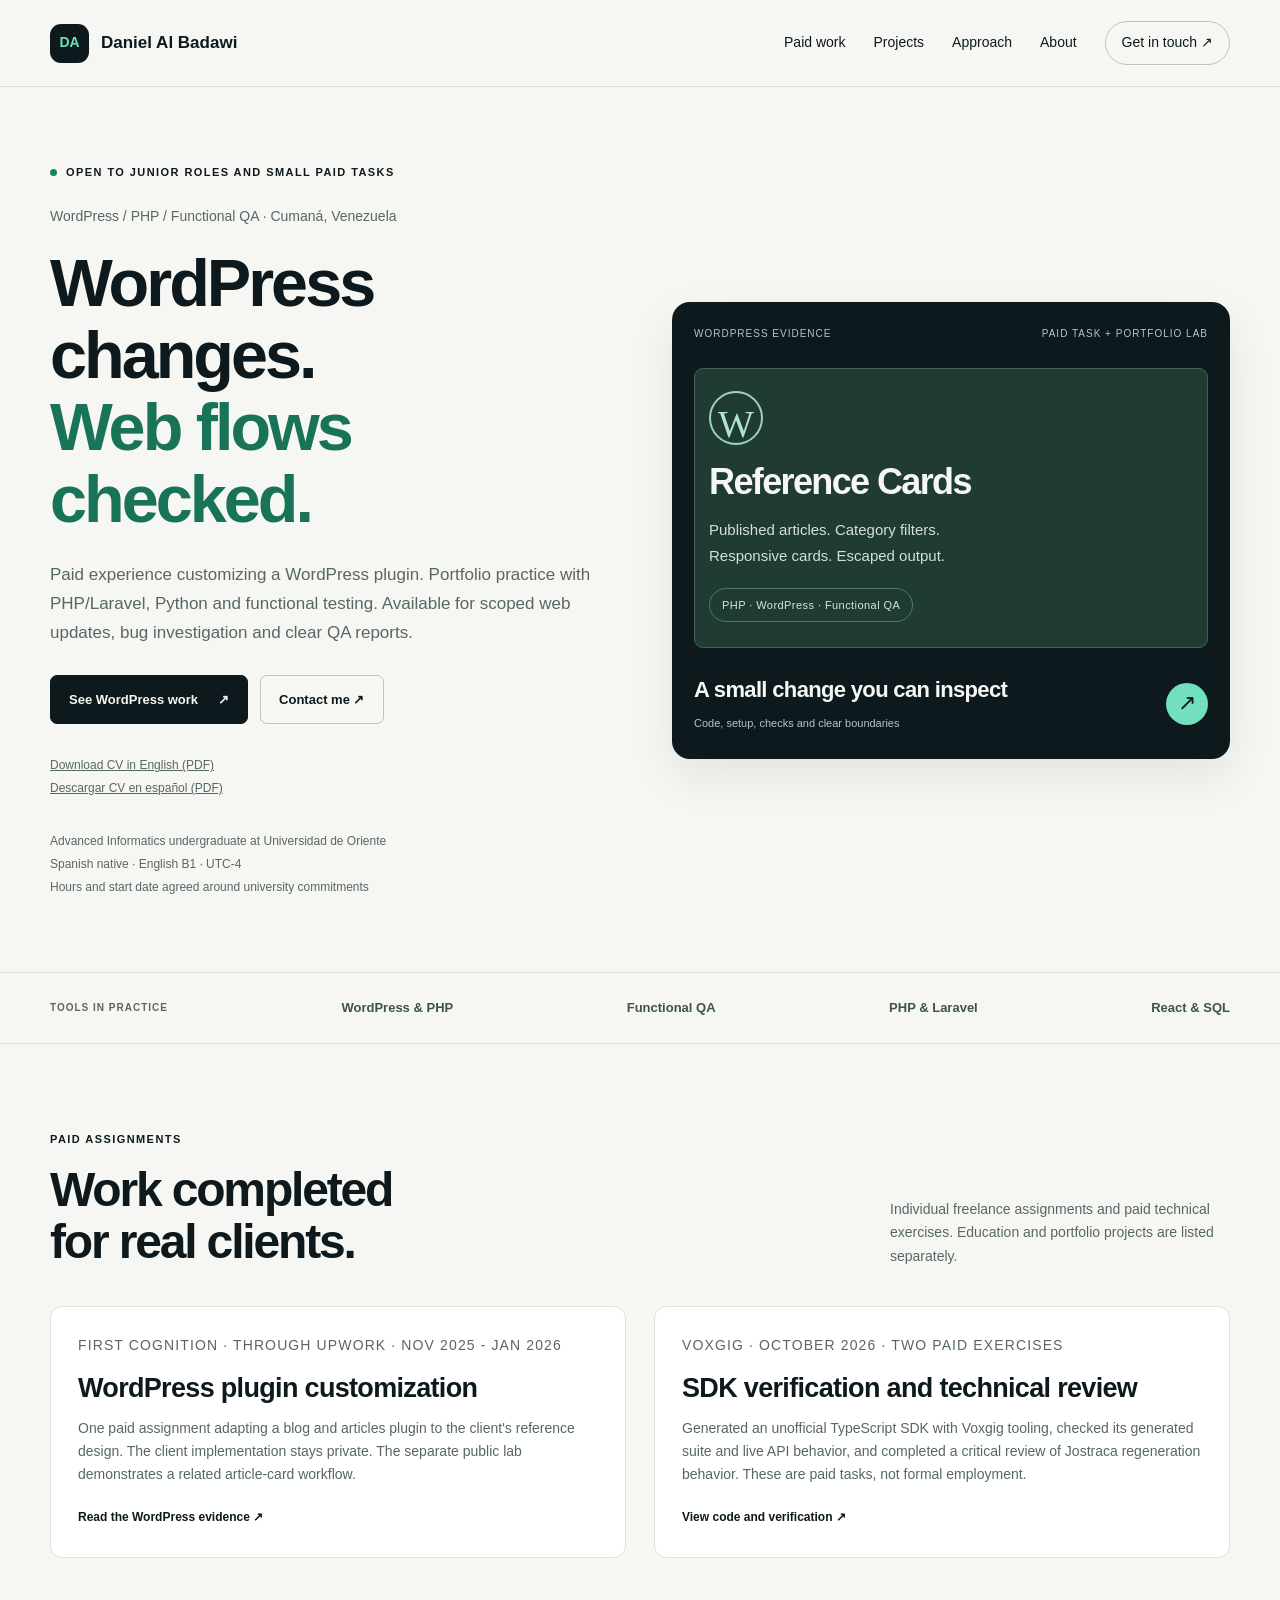
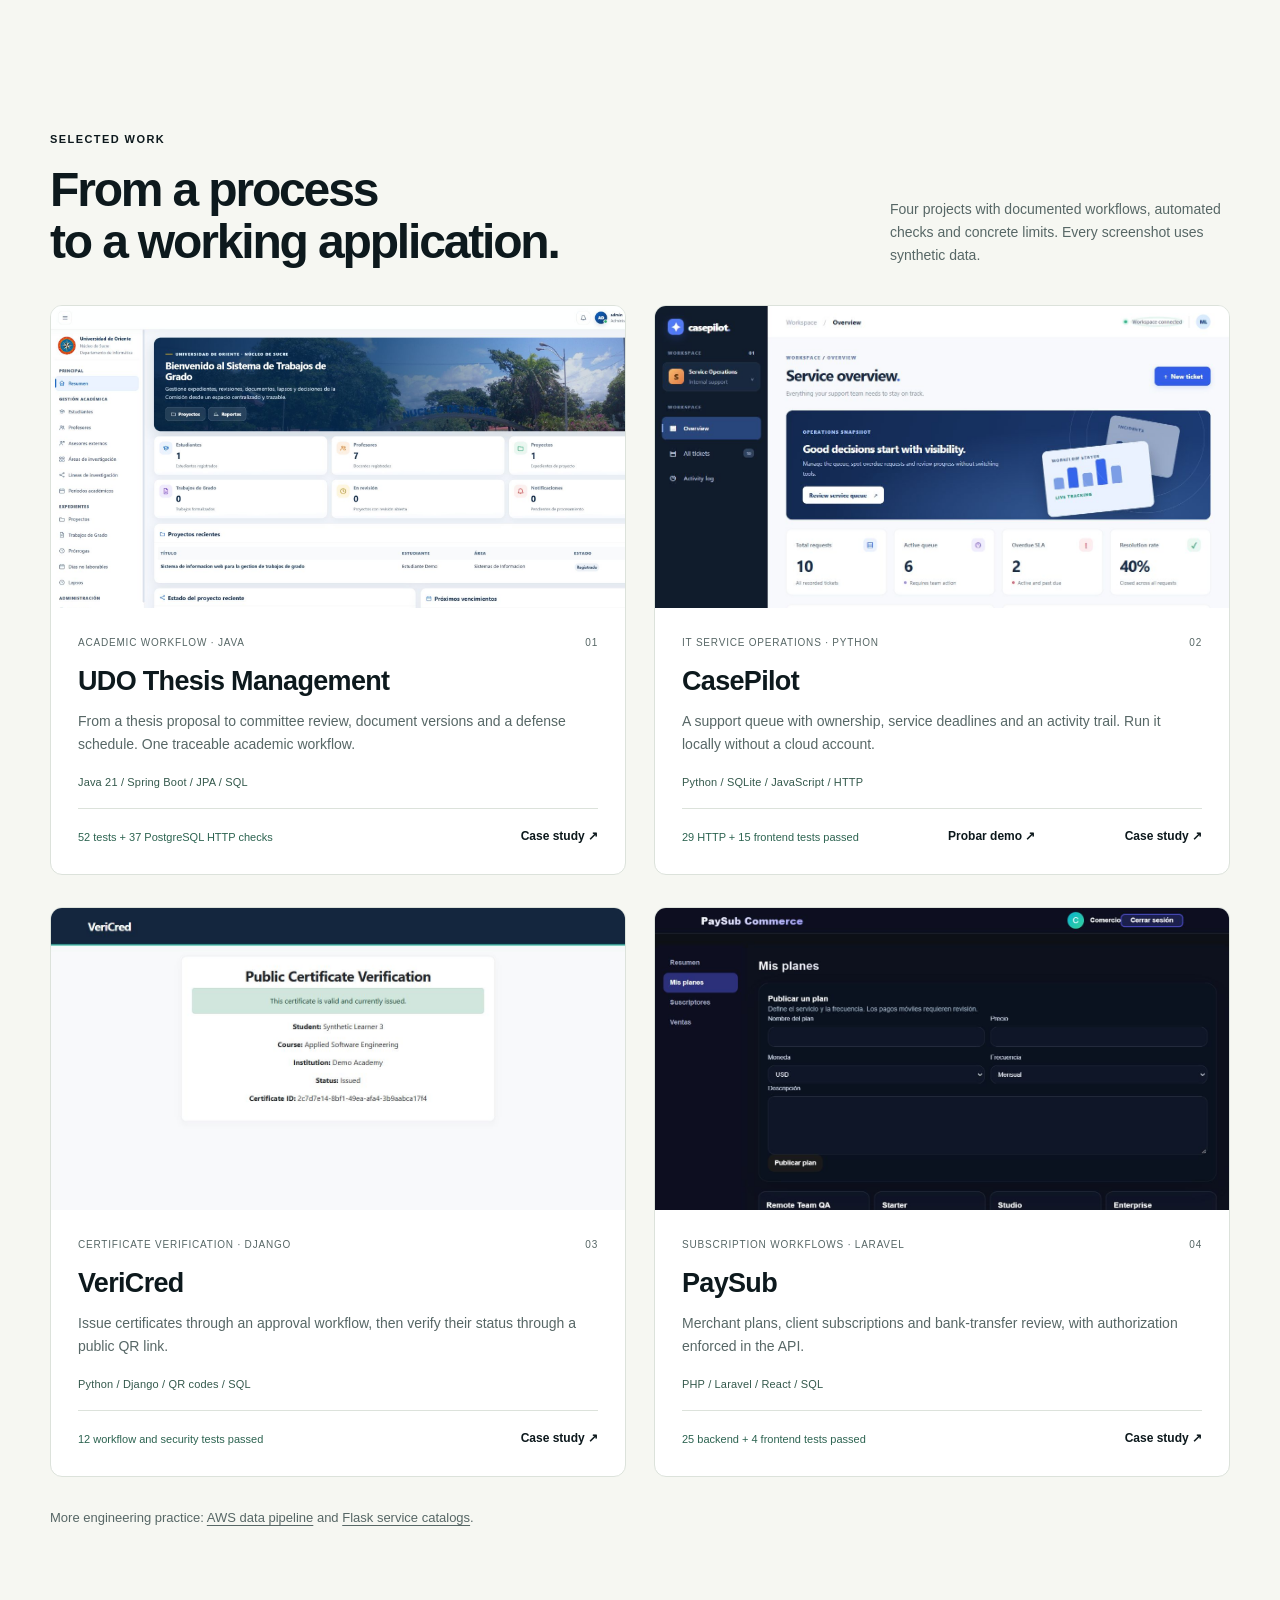
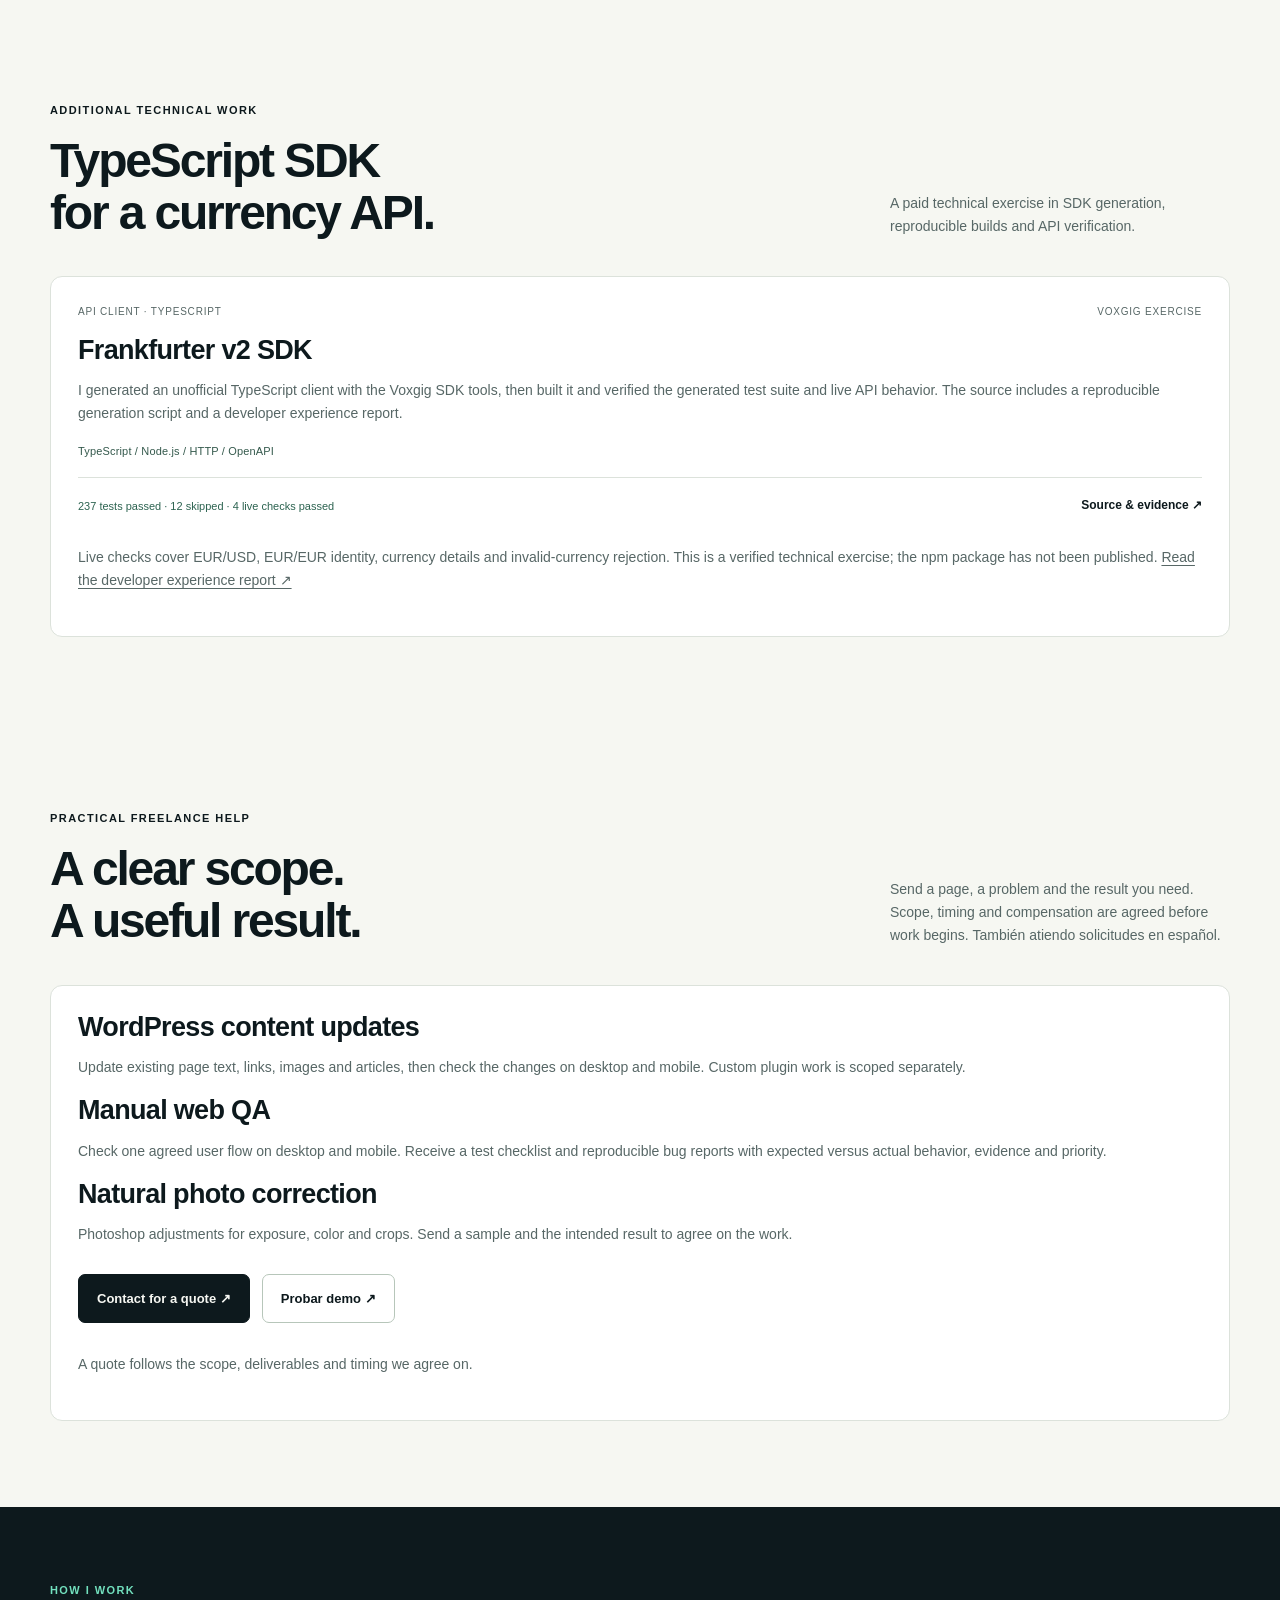
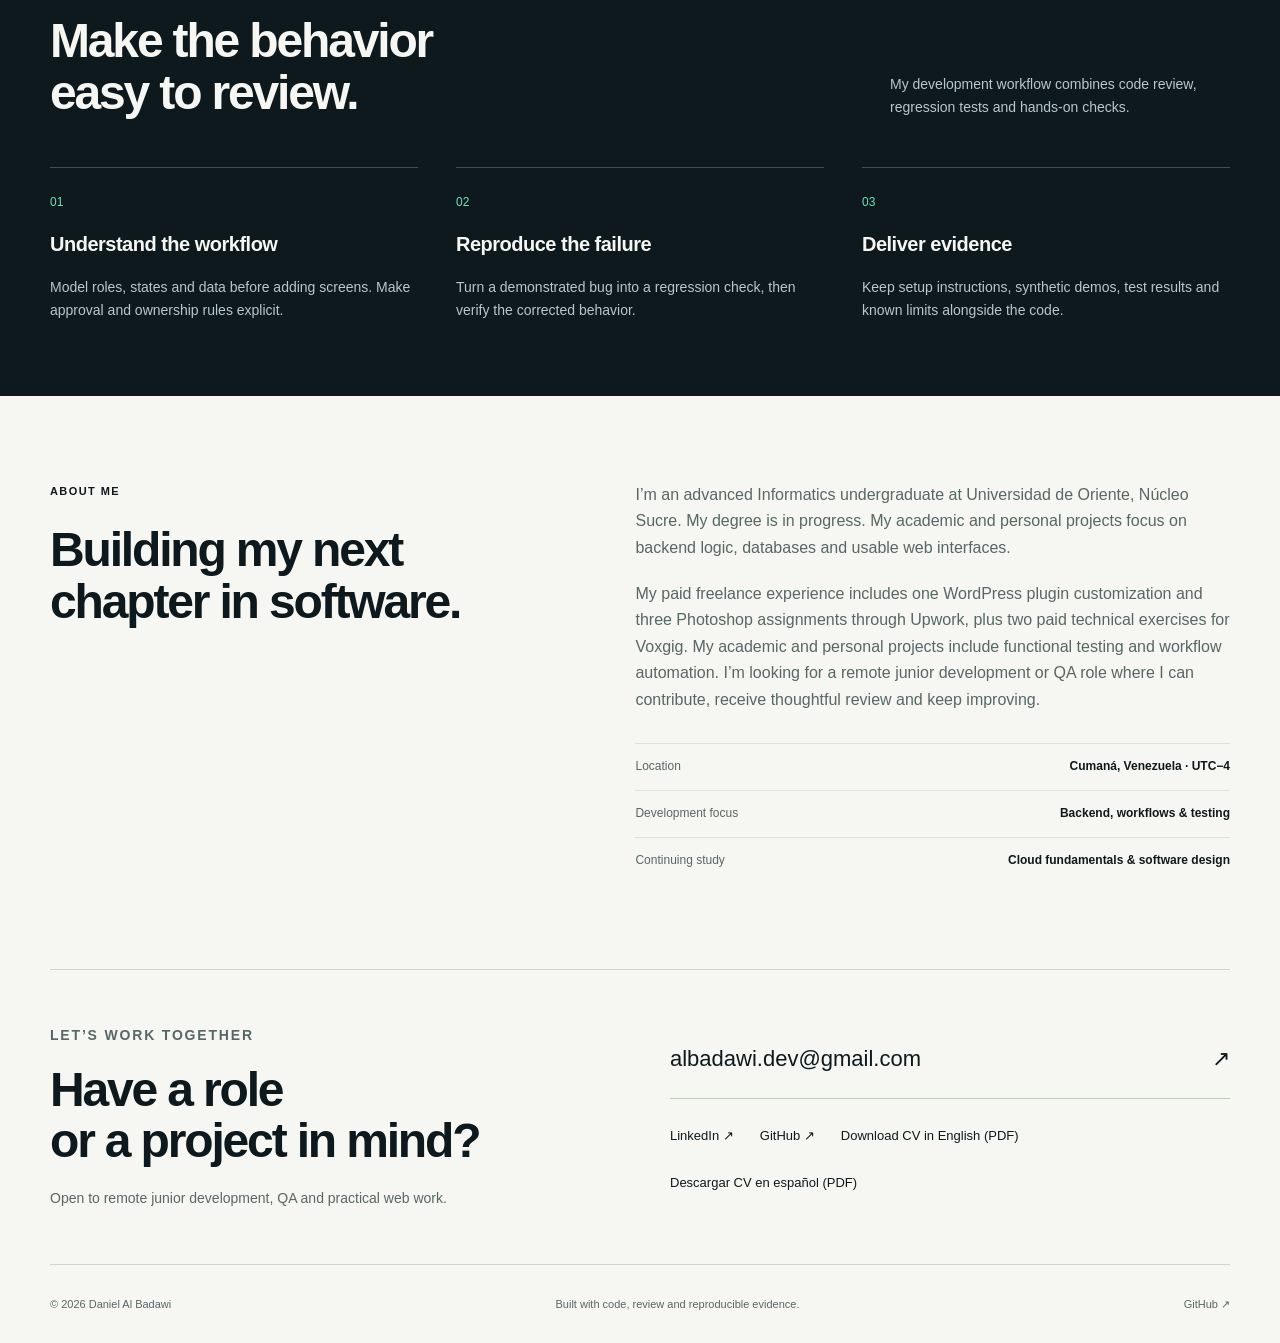
==== commit 6da10f2c: "Preserve visible lab artifacts and document verified CSV import" ====
--- a/index.html
+++ b/index.html
@@ -110,7 +110,7 @@
 <p>A support queue with ownership, service deadlines and an activity trail. Run it locally without a cloud account.</p>
 <p class="stack">Python / SQLite / JavaScript / HTTP</p>
 <div class="project-bottom">
-<span class="proof">22 HTTP + 10 frontend tests passed</span>
+<span class="proof">29 HTTP + 15 frontend tests passed</span>
 <a class="text-link" href="casepilot-demo.html" lang="es">Probar demo <span aria-hidden="true">↗</span></a>
 <a class="text-link" href="casepilot.html">Case study <span aria-hidden="true">↗</span>
 </a>
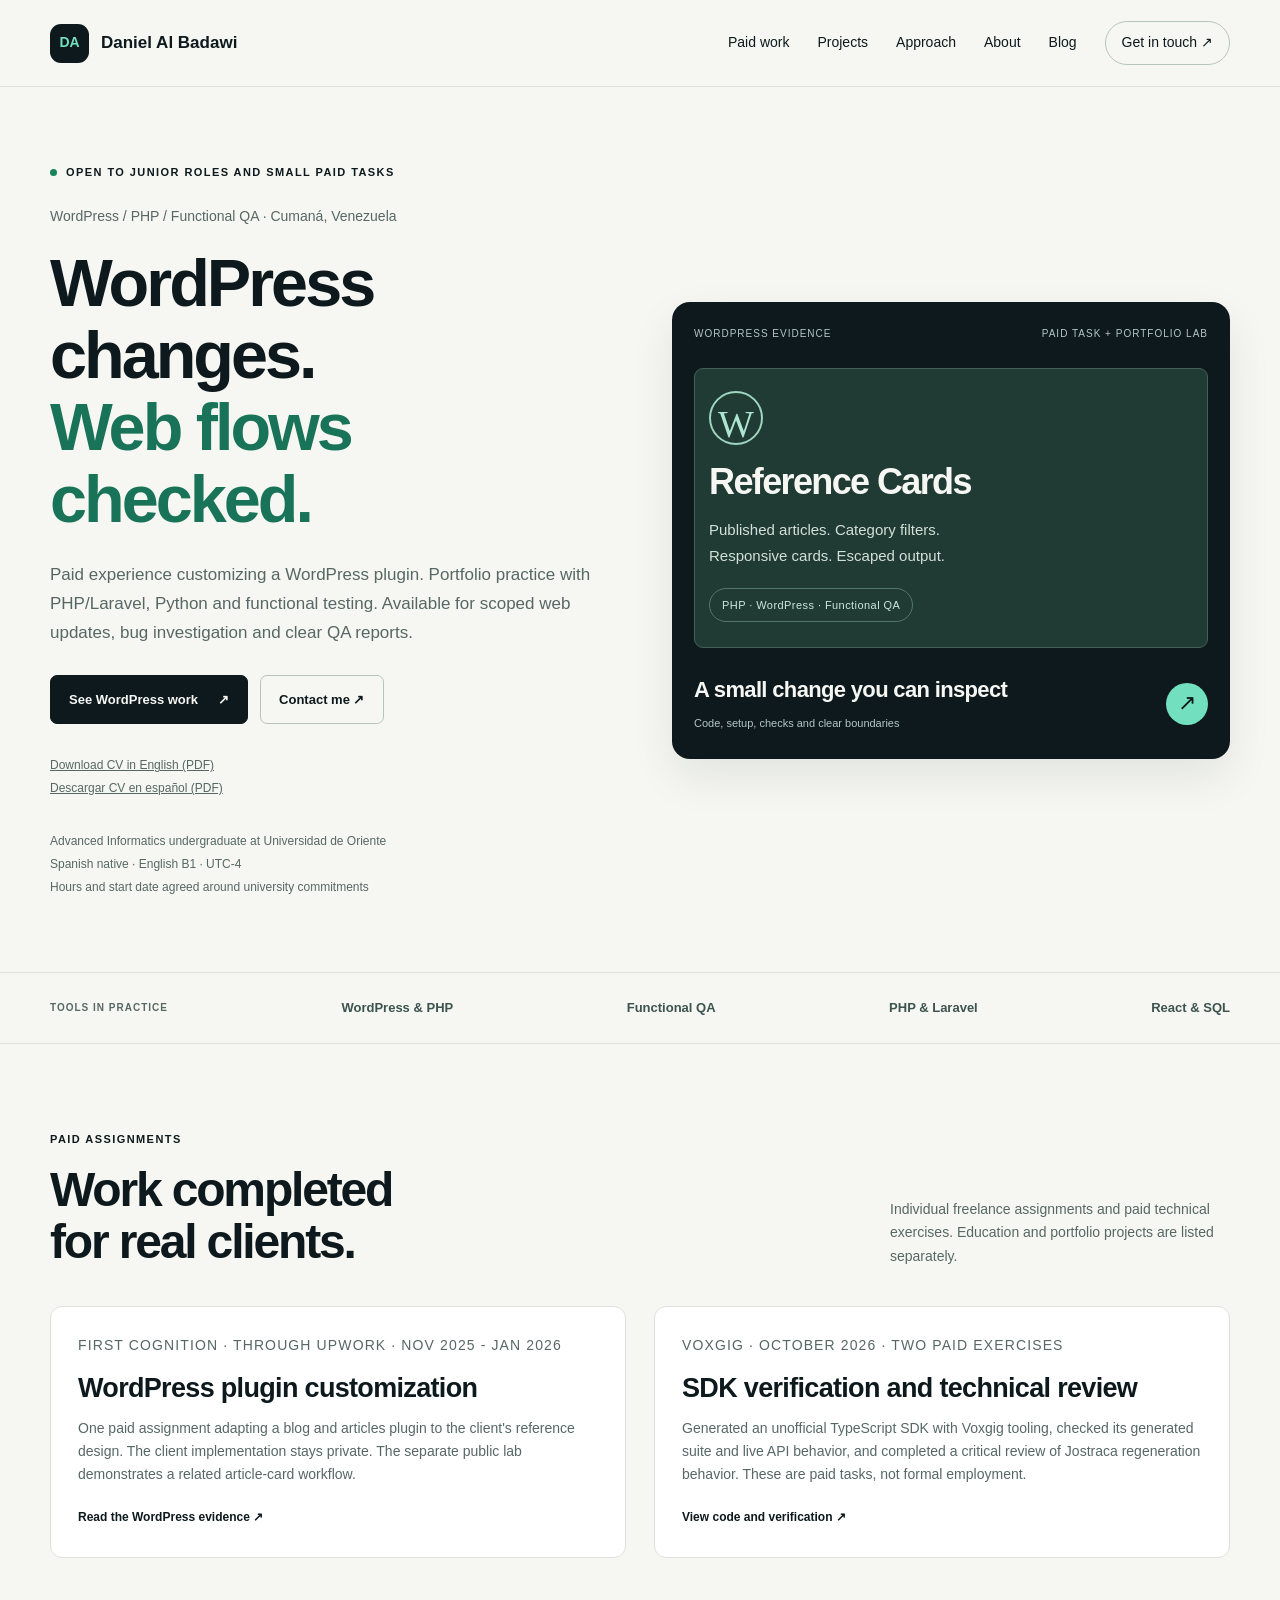
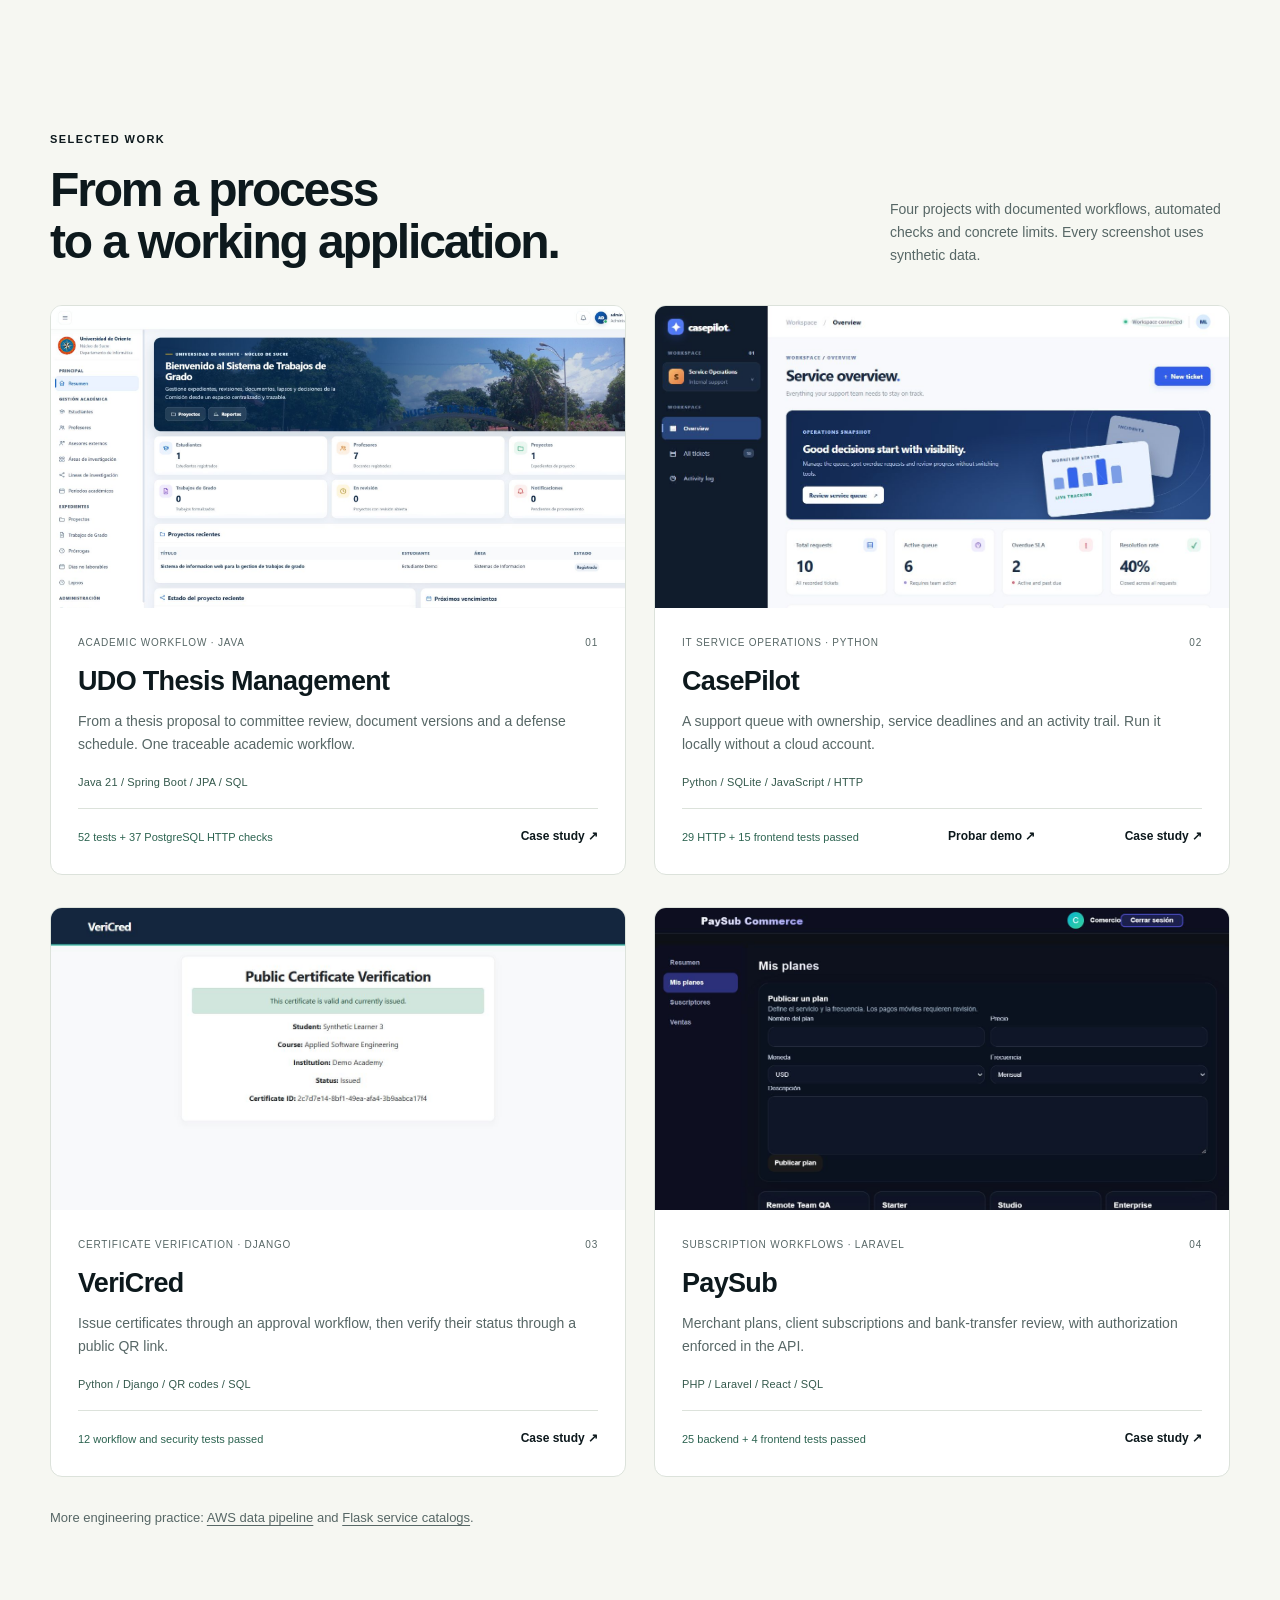
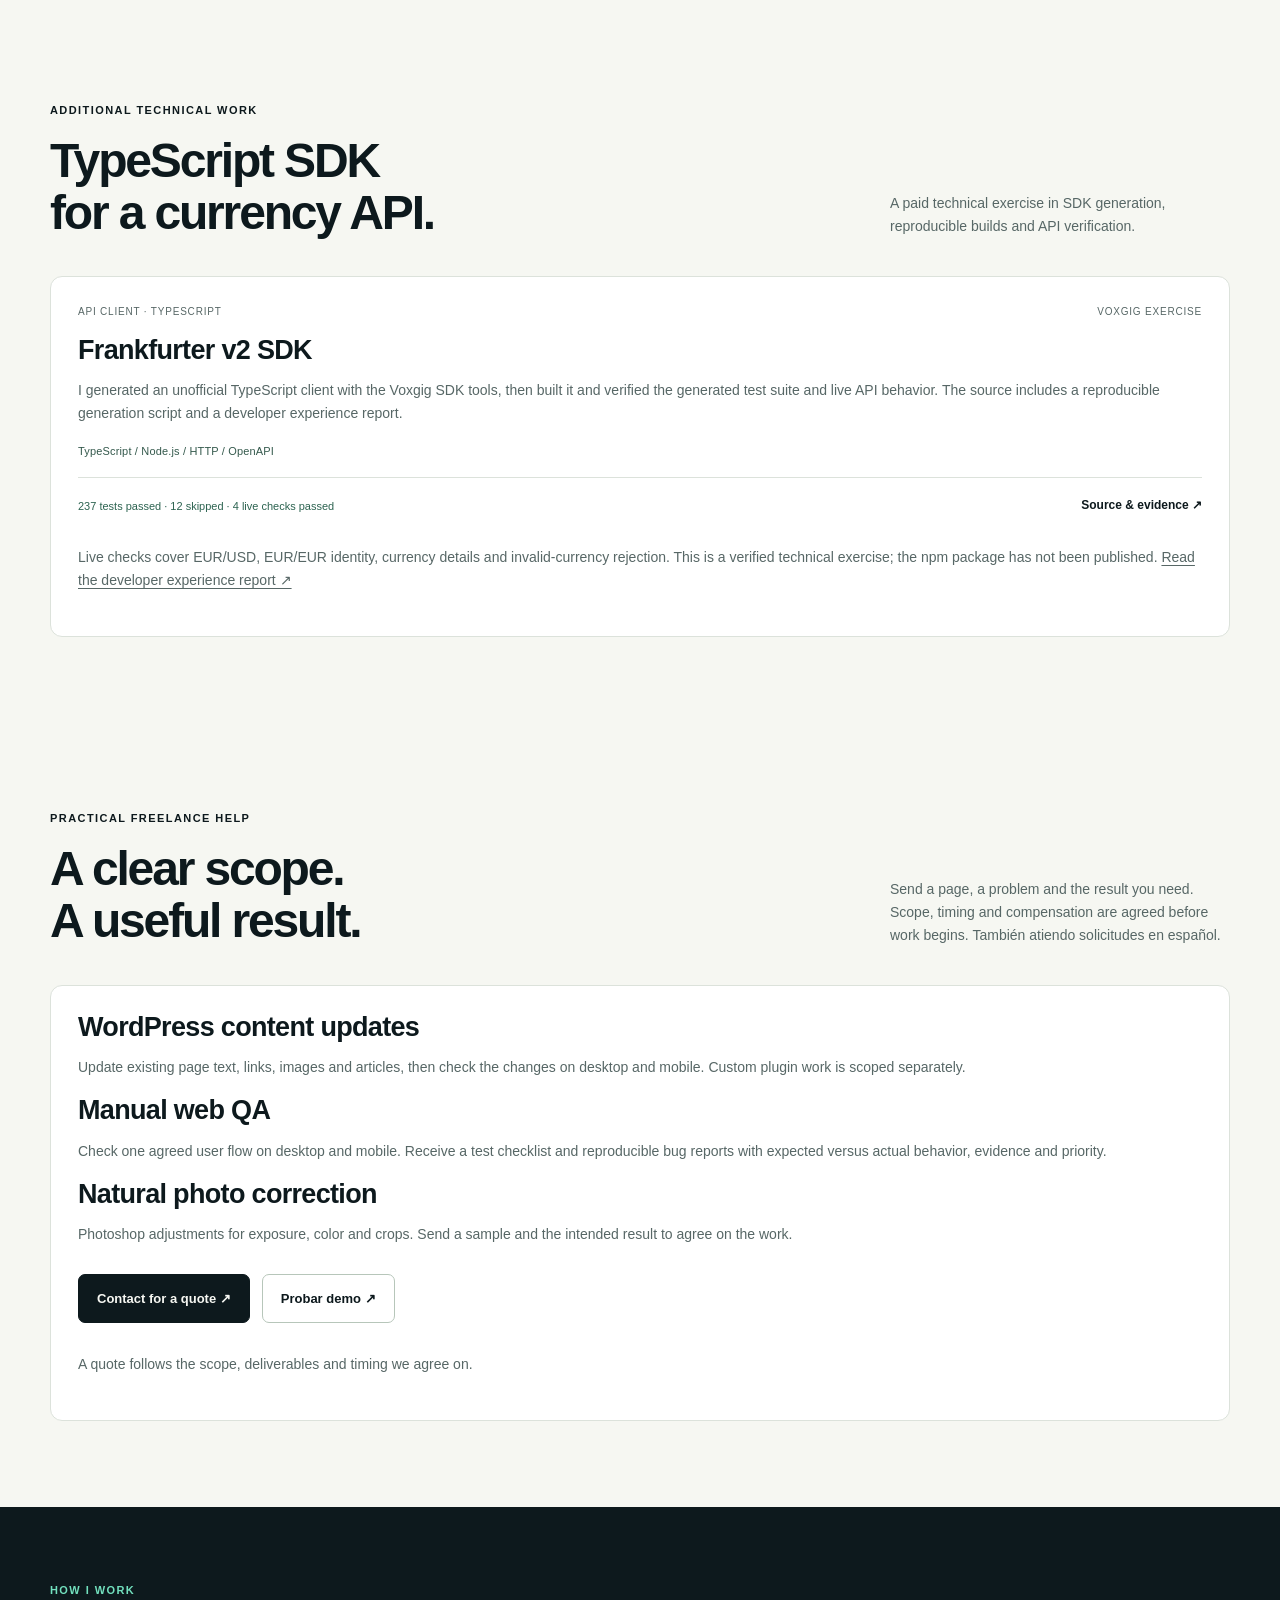
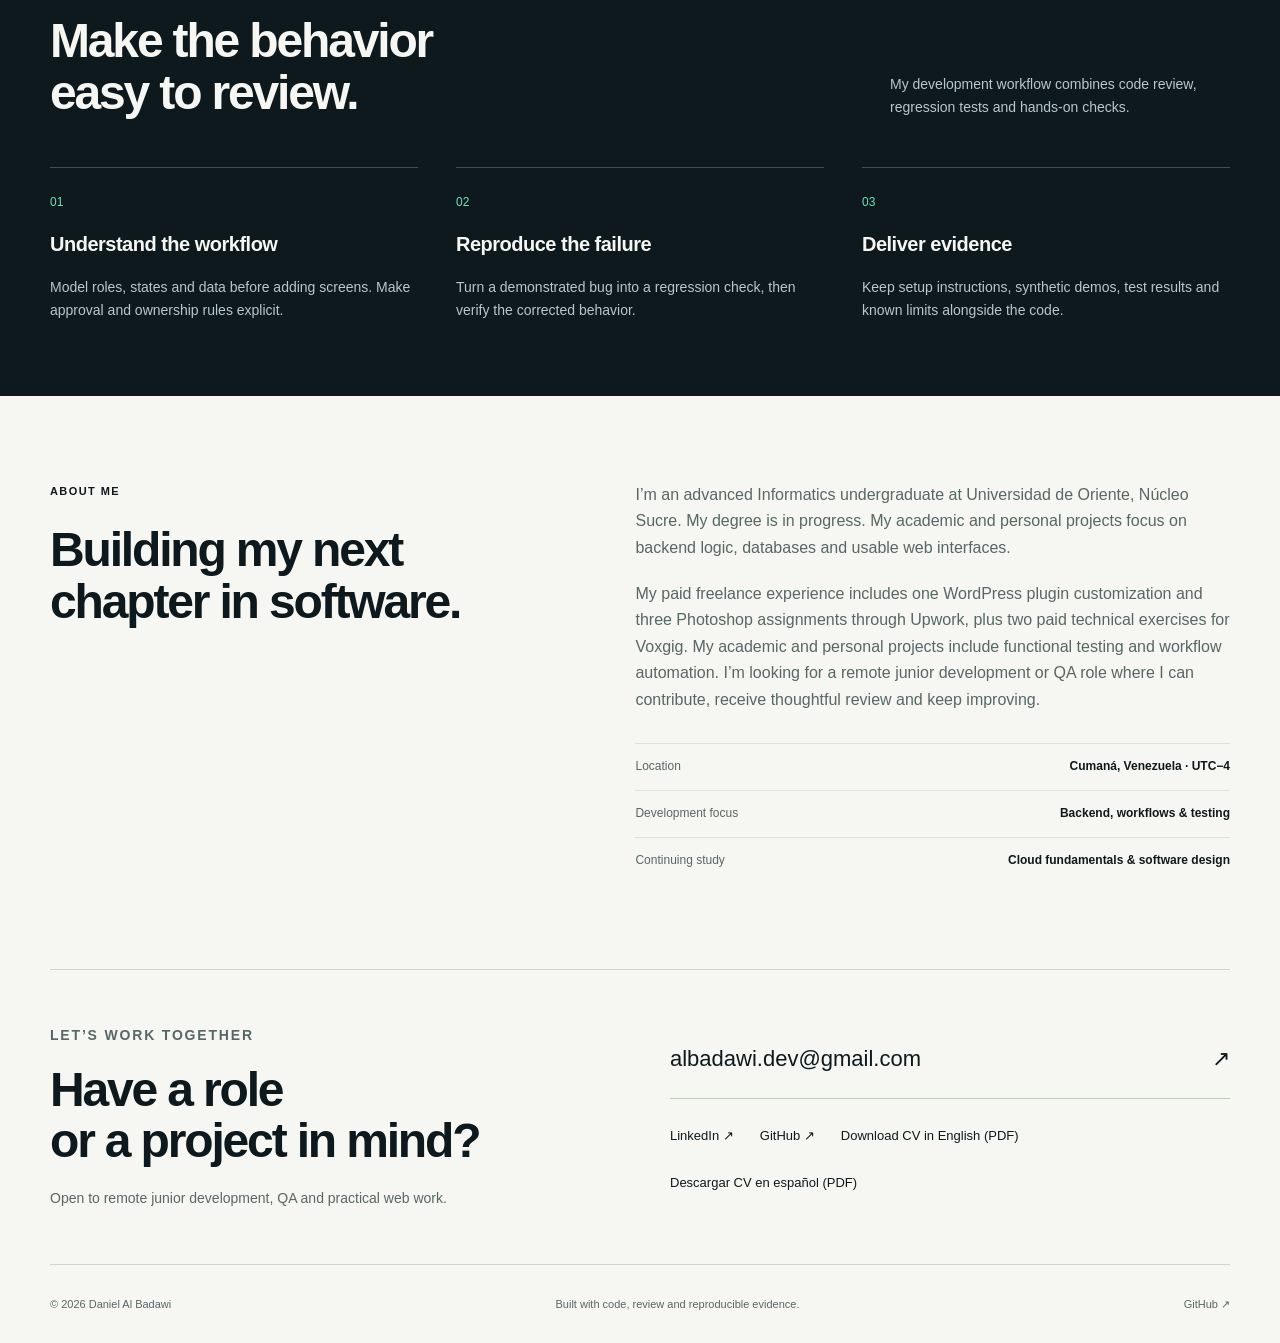
==== commit ec204bc7: "Publish two reproducible technical articles from WordPress and CasePilot portfolio labs" ====
--- a/index.html
+++ b/index.html
@@ -20,6 +20,7 @@
 <a href="#work">Projects</a>
 <a href="#approach">Approach</a>
 <a href="#about">About</a>
+<a href="blog.html">Blog</a>
 <a class="contact-link" href="#contact">Get in touch <span aria-hidden="true">↗</span>
 </a>
 </nav>
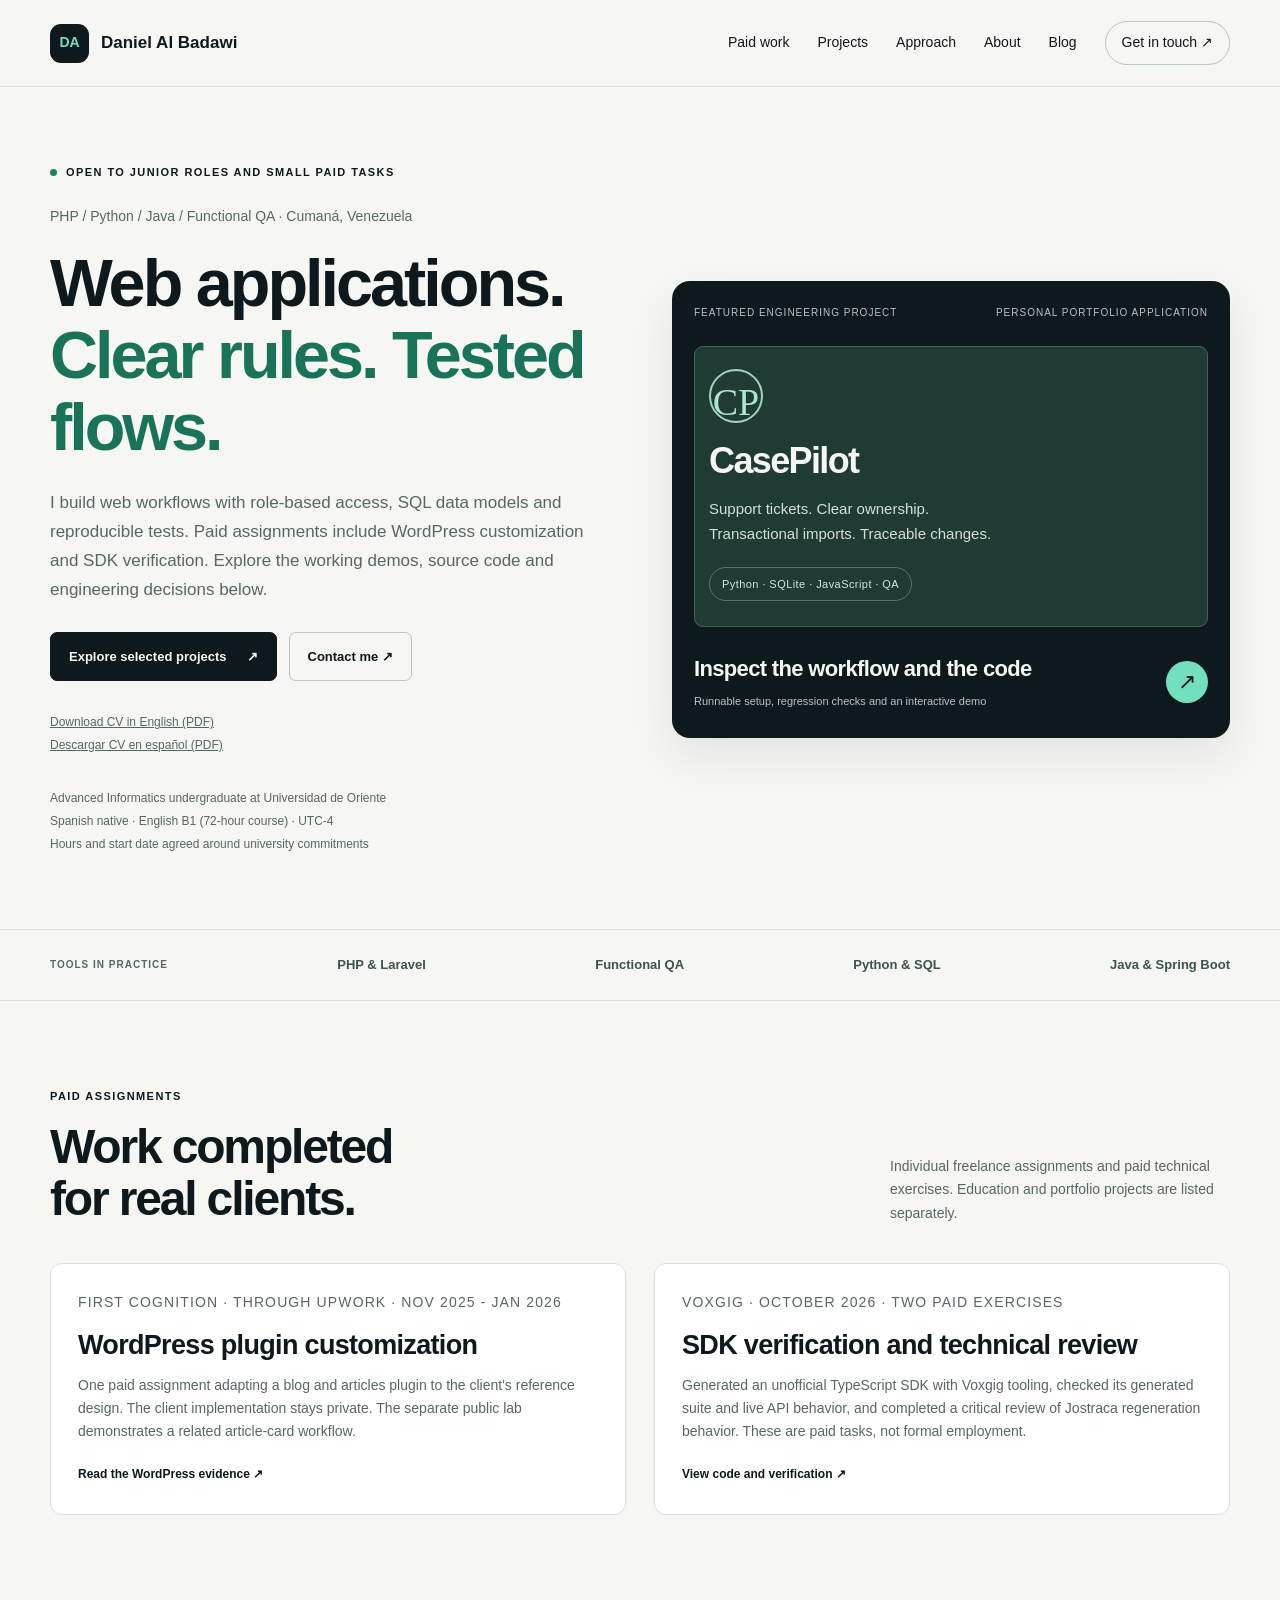
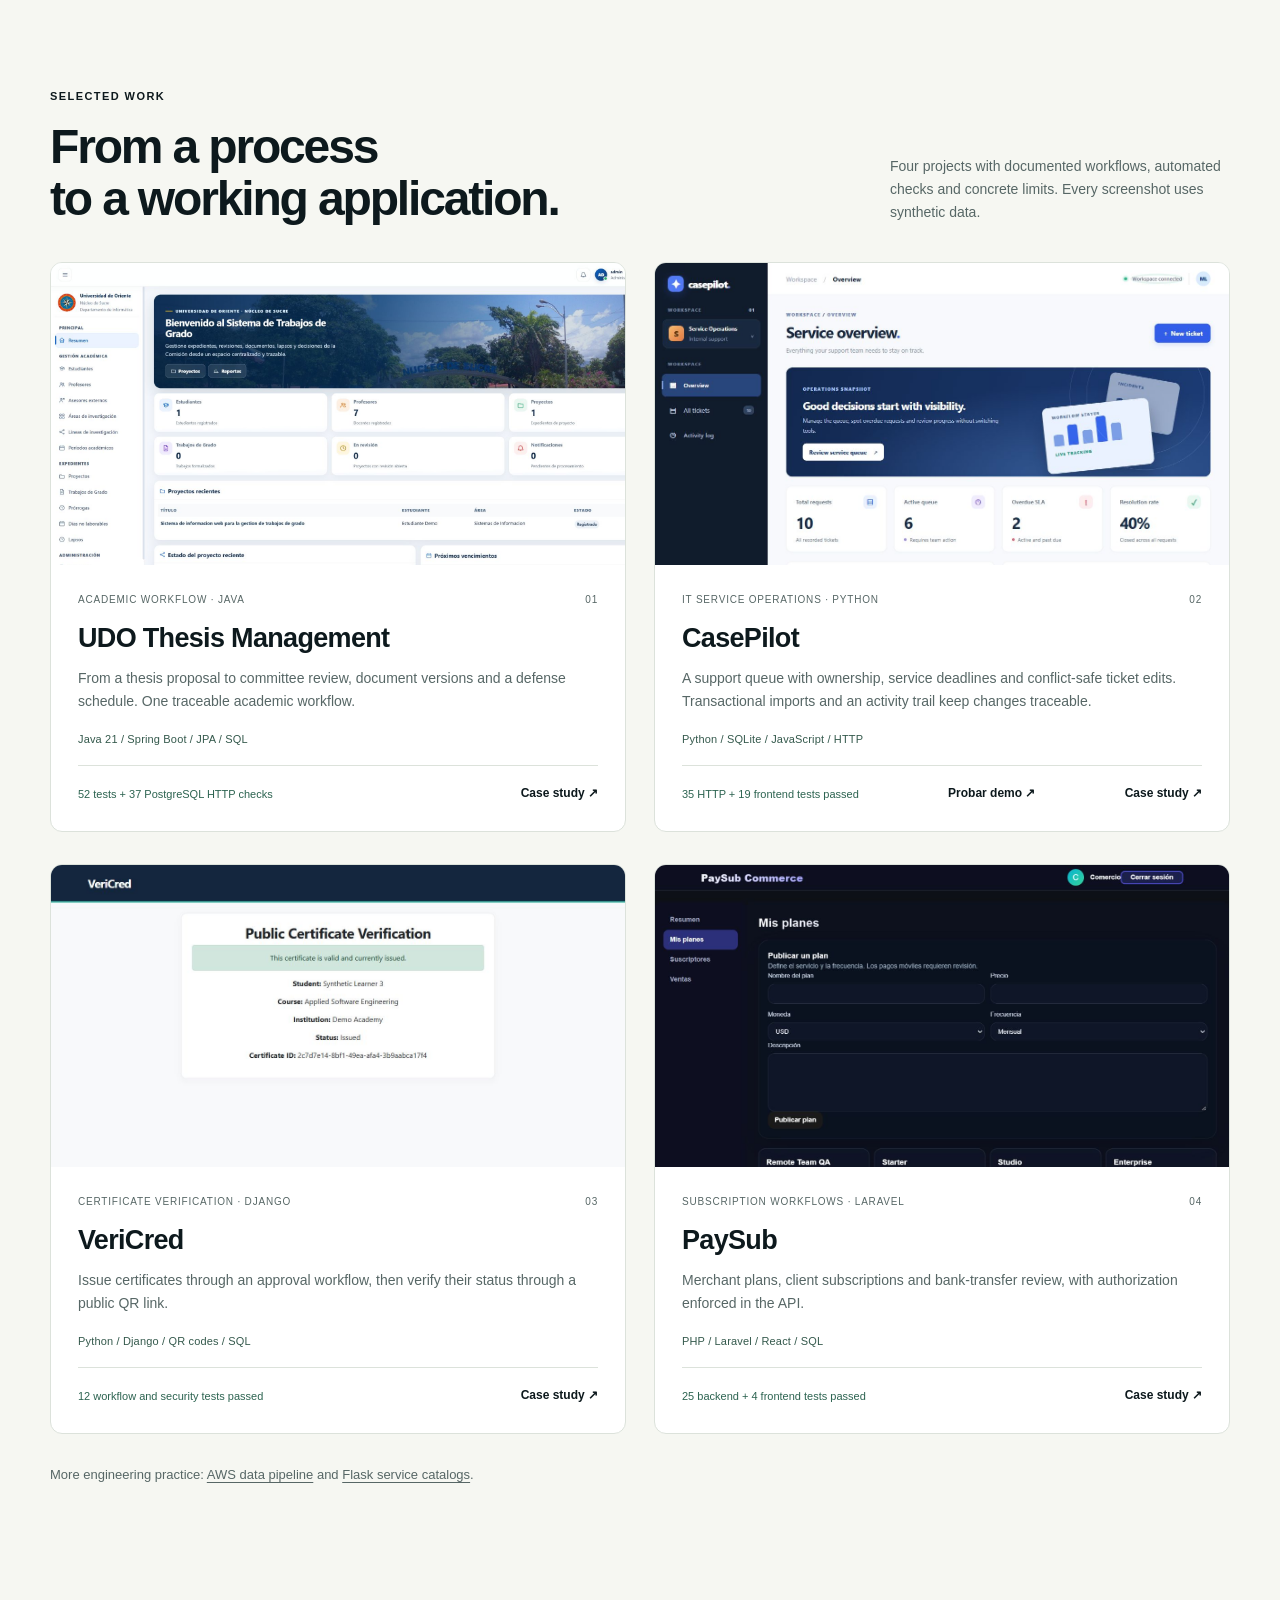
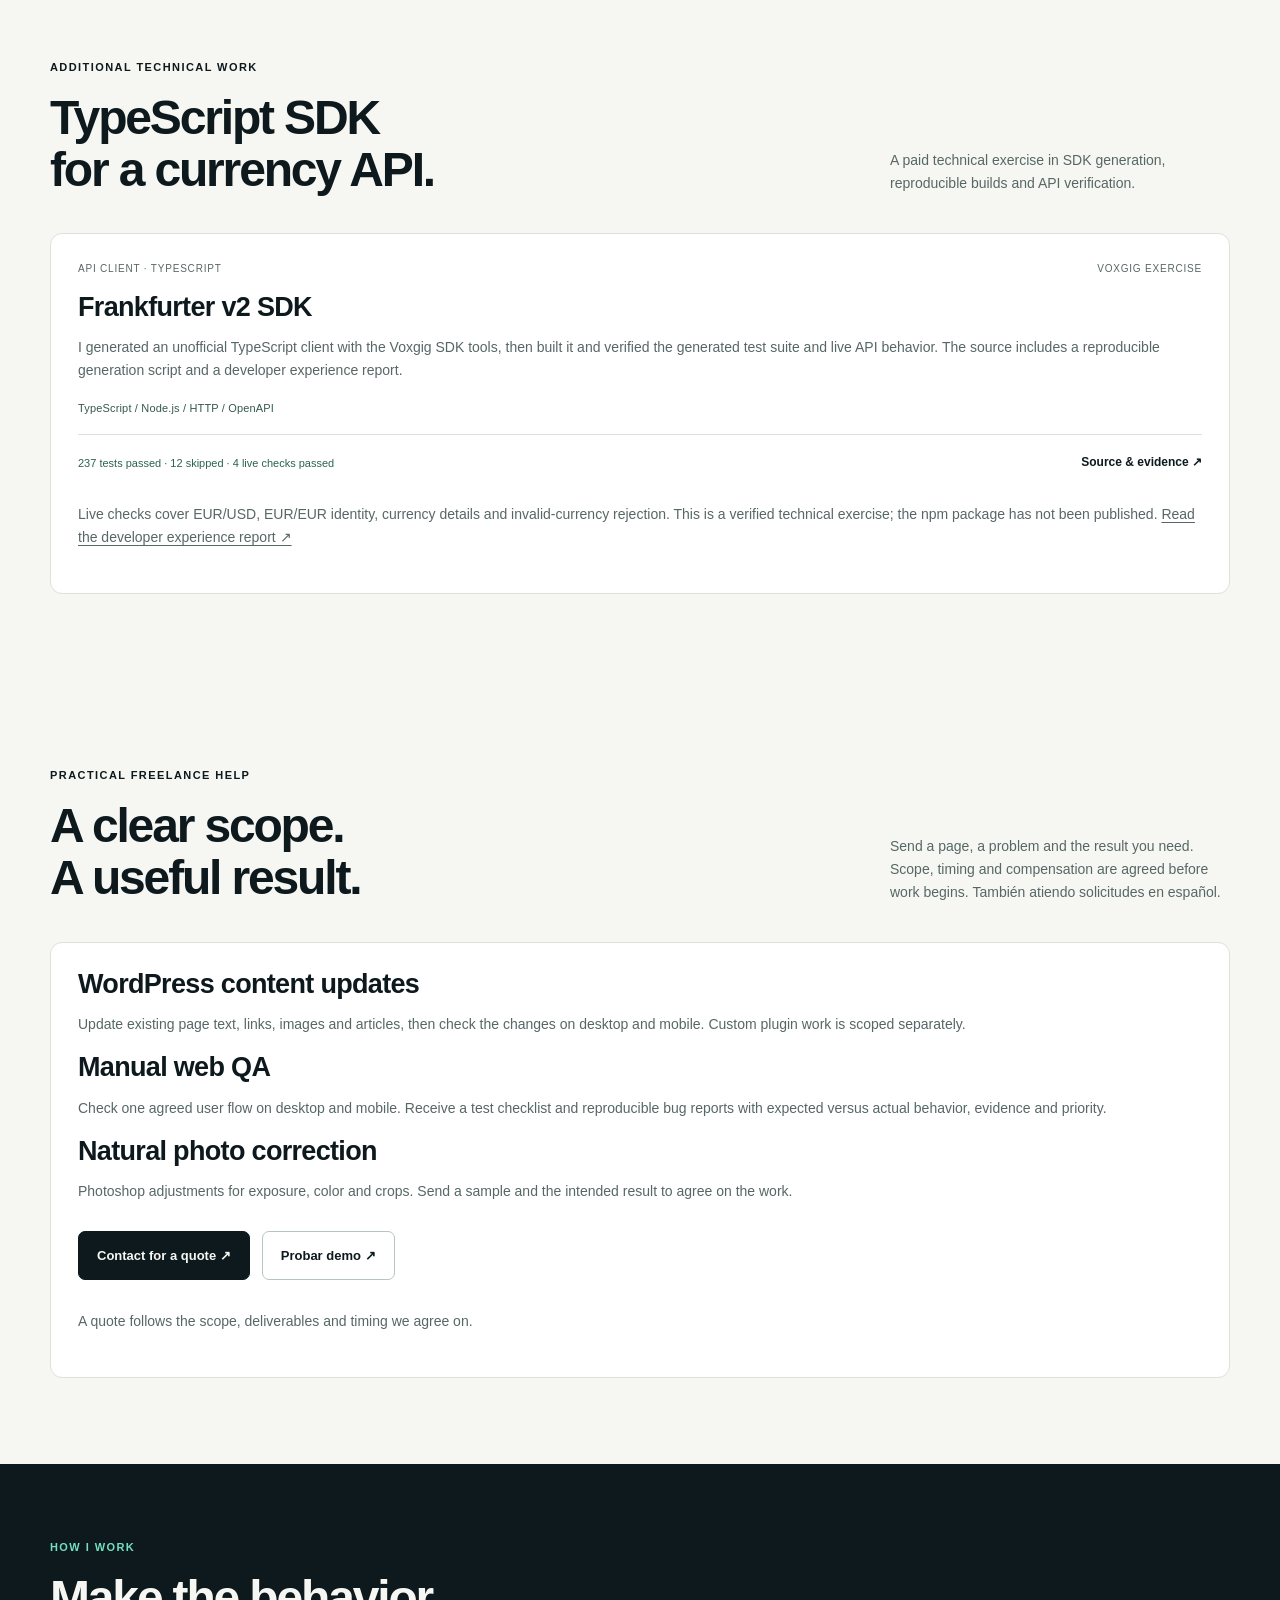
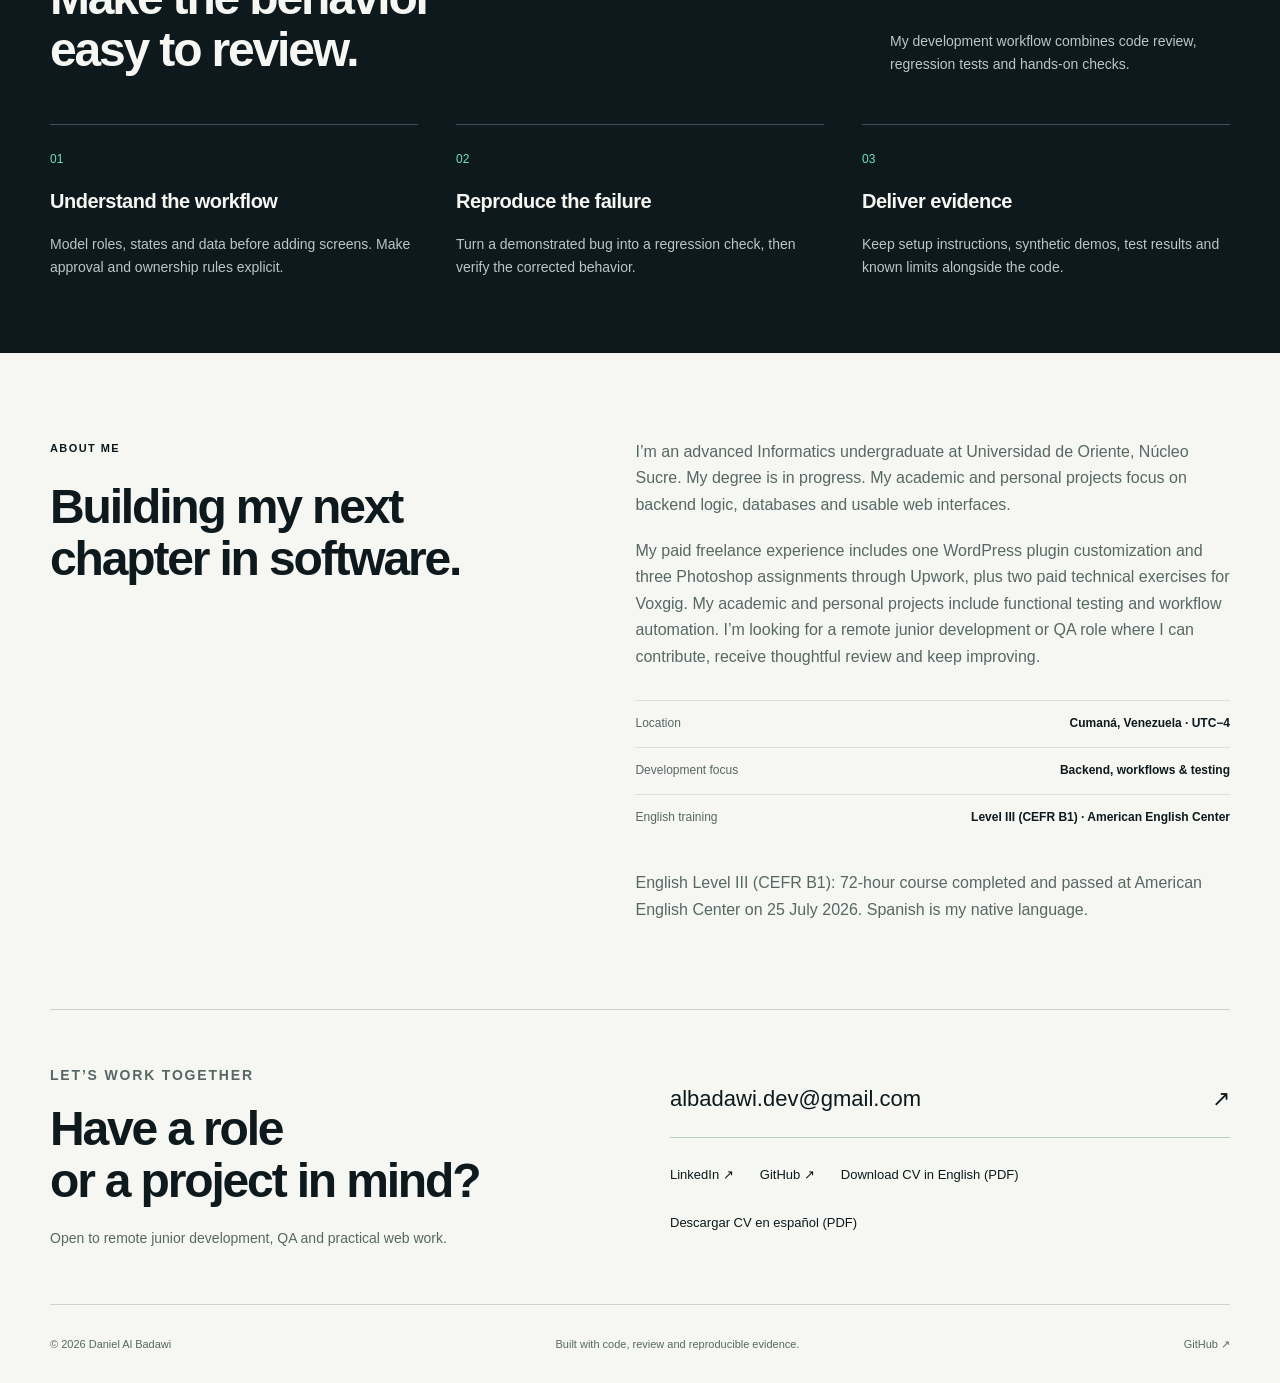
==== commit 00f60c62: "Refresh bilingual software-developer CVs with documented English B1 training and project evidence" ====
--- a/index.html
+++ b/index.html
@@ -3,9 +3,9 @@
 <head>
 <meta charset="utf-8">
 <meta name="viewport" content="width=device-width,initial-scale=1">
-<meta name="description" content="Junior WordPress/PHP developer in Venezuela. Paid WordPress customization, functional web QA, reproducible project demos and current CV in English and Spanish.">
+<meta name="description" content="Junior software developer in Venezuela: PHP/Laravel, Python, Java/Spring Boot and SQL. Paid WordPress and SDK tasks, tested workflow projects, English B1 course and bilingual CV.">
 <meta name="theme-color" content="#0d191d">
-<title>WordPress, PHP &amp; Web QA · Daniel Al Badawi</title>
+<title>Software Developer · PHP, Python &amp; QA · Daniel Al Badawi</title>
 <link rel="stylesheet" href="assets/style.css">
 <link rel="icon" href="assets/favicon.svg" type="image/svg+xml">
 </head>
@@ -32,32 +32,32 @@
 <p class="eyebrow">
 <span class="status-dot" aria-hidden="true">
 </span>Open to junior roles and small paid tasks</p>
-<p class="intro">WordPress / PHP / Functional QA · Cumaná, Venezuela</p>
-<h1 id="hero-title">WordPress changes.<br>
-<em>Web flows checked.</em>
+<p class="intro">PHP / Python / Java / Functional QA · Cumaná, Venezuela</p>
+<h1 id="hero-title">Web applications.<br>
+<em>Clear rules. Tested flows.</em>
 </h1>
-<p class="lead">Paid experience customizing a WordPress plugin. Portfolio practice with PHP/Laravel, Python and functional testing. Available for scoped web updates, bug investigation and clear QA reports.</p>
+<p class="lead">I build web workflows with role-based access, SQL data models and reproducible tests. Paid assignments include WordPress customization and SDK verification. Explore the working demos, source code and engineering decisions below.</p>
 <div class="actions">
-<a class="button primary" href="wordpress.html">See WordPress work <span aria-hidden="true">↗</span>
+<a class="button primary" href="#work">Explore selected projects <span aria-hidden="true">↗</span>
 </a>
 <a class="button secondary" href="mailto:albadawi.dev@gmail.com">Contact me ↗</a>
 </div>
-<p class="hero-note"><a href="assets/cv/Daniel_Albadawi_CV_EN_WordPress_QA_2026-10-12.pdf" download="Daniel_Albadawi_CV_EN_WordPress_QA_2026-10-12.pdf" type="application/pdf" hreflang="en" aria-label="Download Daniel Al Badawi's CV in English, PDF">Download CV in English (PDF)</a><br><a href="assets/cv/Daniel_Albadawi_CV_ES_WordPress_QA_2026-10-12.pdf" download="Daniel_Albadawi_CV_ES_WordPress_QA_2026-10-12.pdf" type="application/pdf" hreflang="es" aria-label="Download Daniel Al Badawi's CV in Spanish, PDF">Descargar CV en español (PDF)</a></p>
-<p class="hero-note">Advanced Informatics undergraduate at Universidad de Oriente<br>Spanish native · English B1 · UTC-4<br>Hours and start date agreed around university commitments</p>
-</div>
-<a class="hero-feature" href="wordpress.html">
-<div class="feature-label"><span>WordPress evidence</span><span>Paid task + portfolio lab</span></div>
-<div class="wp-feature"><span class="wp-mark" aria-hidden="true">W</span><h2>Reference Cards</h2><p>Published articles. Category filters.<br>Responsive cards. Escaped output.</p><span class="wp-chip">PHP · WordPress · Functional QA</span></div>
-<div class="feature-caption"><div><strong>A small change you can inspect</strong><span>Code, setup, checks and clear boundaries</span></div><span class="round-arrow" aria-hidden="true">↗</span></div>
+<p class="hero-note"><a href="assets/cv/Daniel_Albadawi_CV_EN_2026-10-20.pdf" download="Daniel_Albadawi_CV_EN_2026-10-20.pdf" type="application/pdf" hreflang="en" aria-label="Download Daniel Al Badawi's CV in English, PDF">Download CV in English (PDF)</a><br><a href="assets/cv/Daniel_Albadawi_CV_ES_2026-10-20.pdf" download="Daniel_Albadawi_CV_ES_2026-10-20.pdf" type="application/pdf" hreflang="es" aria-label="Download Daniel Al Badawi's CV in Spanish, PDF">Descargar CV en español (PDF)</a></p>
+<p class="hero-note">Advanced Informatics undergraduate at Universidad de Oriente<br>Spanish native · English B1 (72-hour course) · UTC-4<br>Hours and start date agreed around university commitments</p>
+</div>
+<a class="hero-feature" href="casepilot.html">
+<div class="feature-label"><span>Featured engineering project</span><span>Personal portfolio application</span></div>
+<div class="wp-feature"><span class="wp-mark" aria-hidden="true">CP</span><h2>CasePilot</h2><p>Support tickets. Clear ownership.<br>Transactional imports. Traceable changes.</p><span class="wp-chip">Python · SQLite · JavaScript · QA</span></div>
+<div class="feature-caption"><div><strong>Inspect the workflow and the code</strong><span>Runnable setup, regression checks and an interactive demo</span></div><span class="round-arrow" aria-hidden="true">↗</span></div>
 </a>
 </section>
 <div class="stack-band">
 <div class="wrap">
 <span>TOOLS IN PRACTICE</span>
-<span>WordPress &amp; PHP</span>
+<span>PHP &amp; Laravel</span>
 <span>Functional QA</span>
-<span>PHP & Laravel</span>
-<span>React & SQL</span>
+<span>Python &amp; SQL</span>
+<span>Java &amp; Spring Boot</span>
 </div>
 </div>
 <section class="section wrap" id="paid-work" aria-labelledby="paid-title">
@@ -108,10 +108,10 @@
 <h3>
 <a href="casepilot.html">CasePilot</a>
 </h3>
-<p>A support queue with ownership, service deadlines and an activity trail. Run it locally without a cloud account.</p>
+<p>A support queue with ownership, service deadlines and conflict-safe ticket edits. Transactional imports and an activity trail keep changes traceable.</p>
 <p class="stack">Python / SQLite / JavaScript / HTTP</p>
 <div class="project-bottom">
-<span class="proof">29 HTTP + 15 frontend tests passed</span>
+<span class="proof">35 HTTP + 19 frontend tests passed</span>
 <a class="text-link" href="casepilot-demo.html" lang="es">Probar demo <span aria-hidden="true">↗</span></a>
 <a class="text-link" href="casepilot.html">Case study <span aria-hidden="true">↗</span>
 </a>
@@ -255,10 +255,11 @@
 <strong>Backend, workflows & testing</strong>
 </div>
 <div>
-<span>Continuing study</span>
-<strong>Cloud fundamentals & software design</strong>
-</div>
-</div>
+<span>English training</span>
+<strong>Level III (CEFR B1) · American English Center</strong>
+</div>
+</div>
+<p class="supporting">English Level III (CEFR B1): 72-hour course completed and passed at American English Center on 25 July 2026. Spanish is my native language.</p>
 </div>
 </section>
 <section class="contact-section wrap" id="contact" aria-labelledby="contact-title">
@@ -272,8 +273,8 @@
 </a>
 <a href="https://www.linkedin.com/in/daniel-samir-al-badawi-aazar-1b8459368/">LinkedIn ↗</a>
 <a href="https://github.com/AlbadawiDev">GitHub ↗</a>
-<a href="assets/cv/Daniel_Albadawi_CV_EN_WordPress_QA_2026-10-12.pdf" download="Daniel_Albadawi_CV_EN_WordPress_QA_2026-10-12.pdf" type="application/pdf" hreflang="en" aria-label="Download Daniel Al Badawi's CV in English, PDF">Download CV in English (PDF)</a>
-<a href="assets/cv/Daniel_Albadawi_CV_ES_WordPress_QA_2026-10-12.pdf" download="Daniel_Albadawi_CV_ES_WordPress_QA_2026-10-12.pdf" type="application/pdf" hreflang="es" aria-label="Download Daniel Al Badawi's CV in Spanish, PDF">Descargar CV en español (PDF)</a>
+<a href="assets/cv/Daniel_Albadawi_CV_EN_2026-10-20.pdf" download="Daniel_Albadawi_CV_EN_2026-10-20.pdf" type="application/pdf" hreflang="en" aria-label="Download Daniel Al Badawi's CV in English, PDF">Download CV in English (PDF)</a>
+<a href="assets/cv/Daniel_Albadawi_CV_ES_2026-10-20.pdf" download="Daniel_Albadawi_CV_ES_2026-10-20.pdf" type="application/pdf" hreflang="es" aria-label="Download Daniel Al Badawi's CV in Spanish, PDF">Descargar CV en español (PDF)</a>
 </div>
 </section>
 </main>
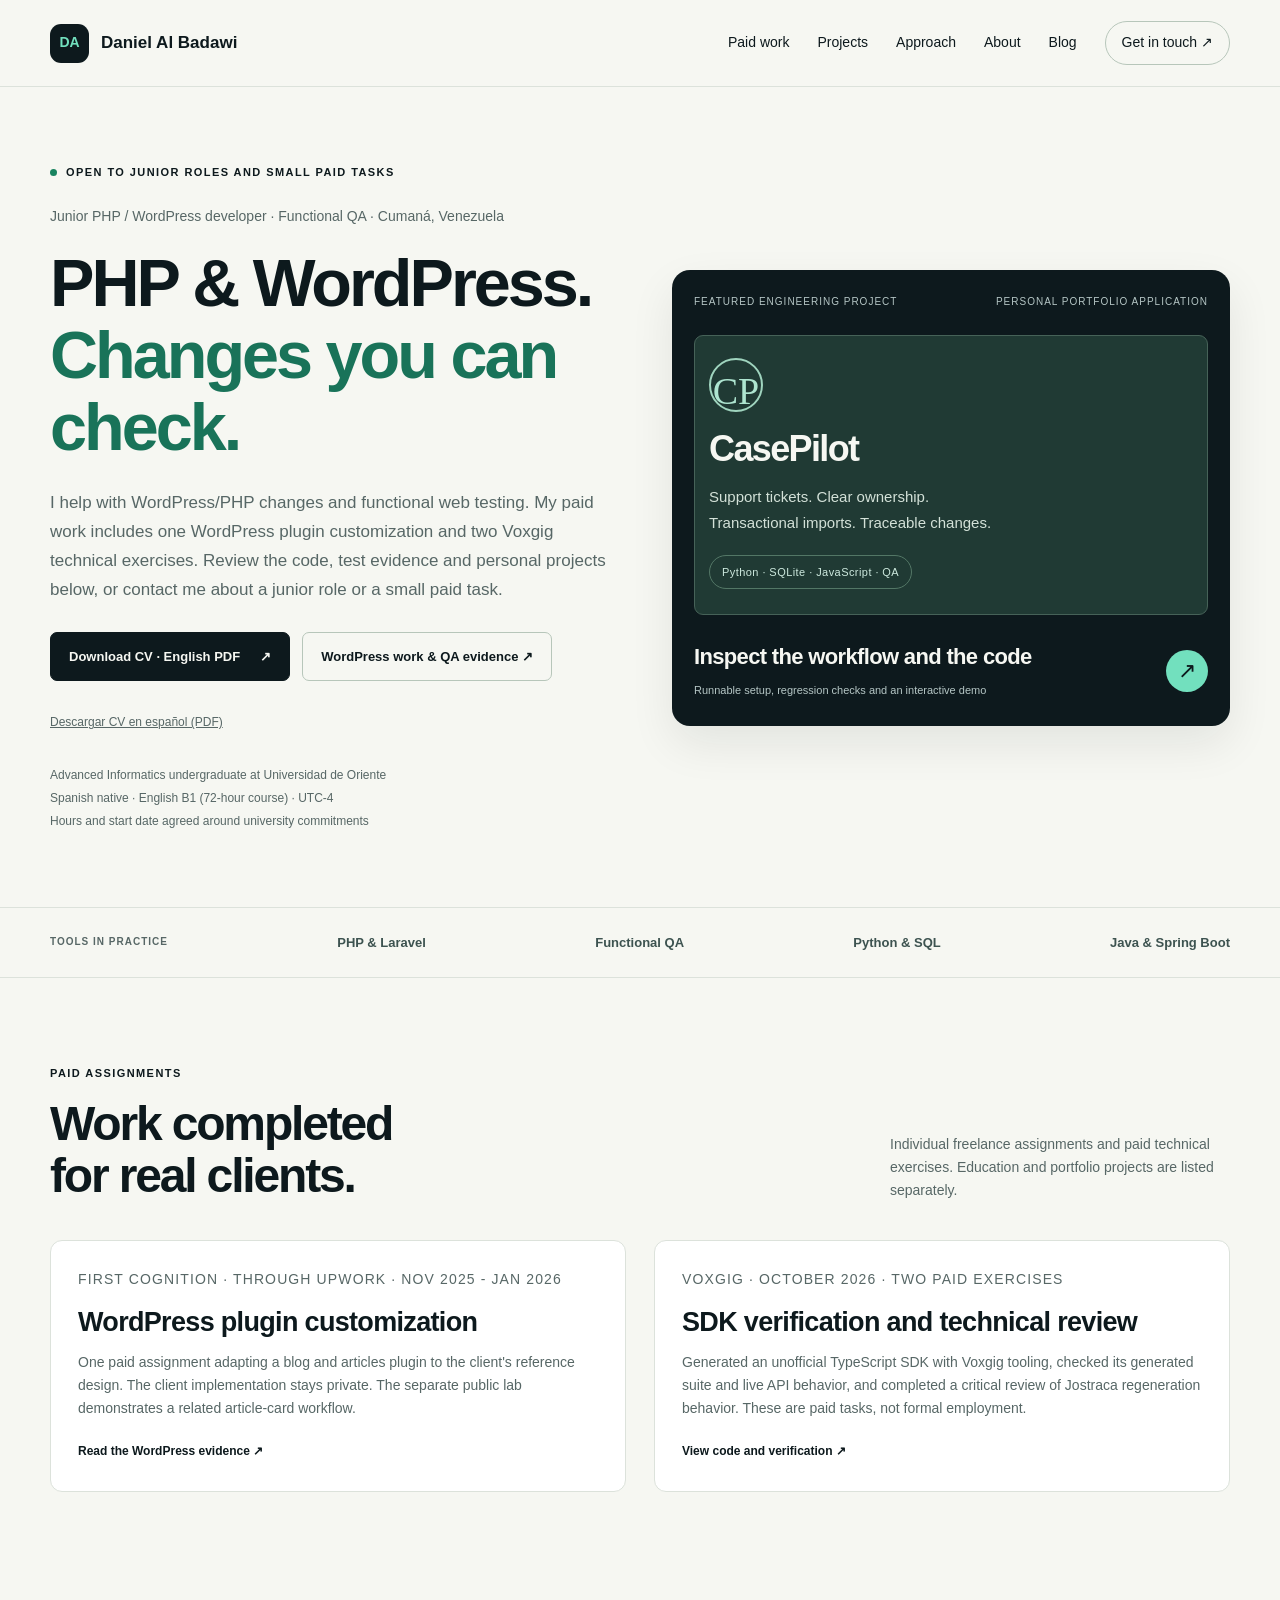
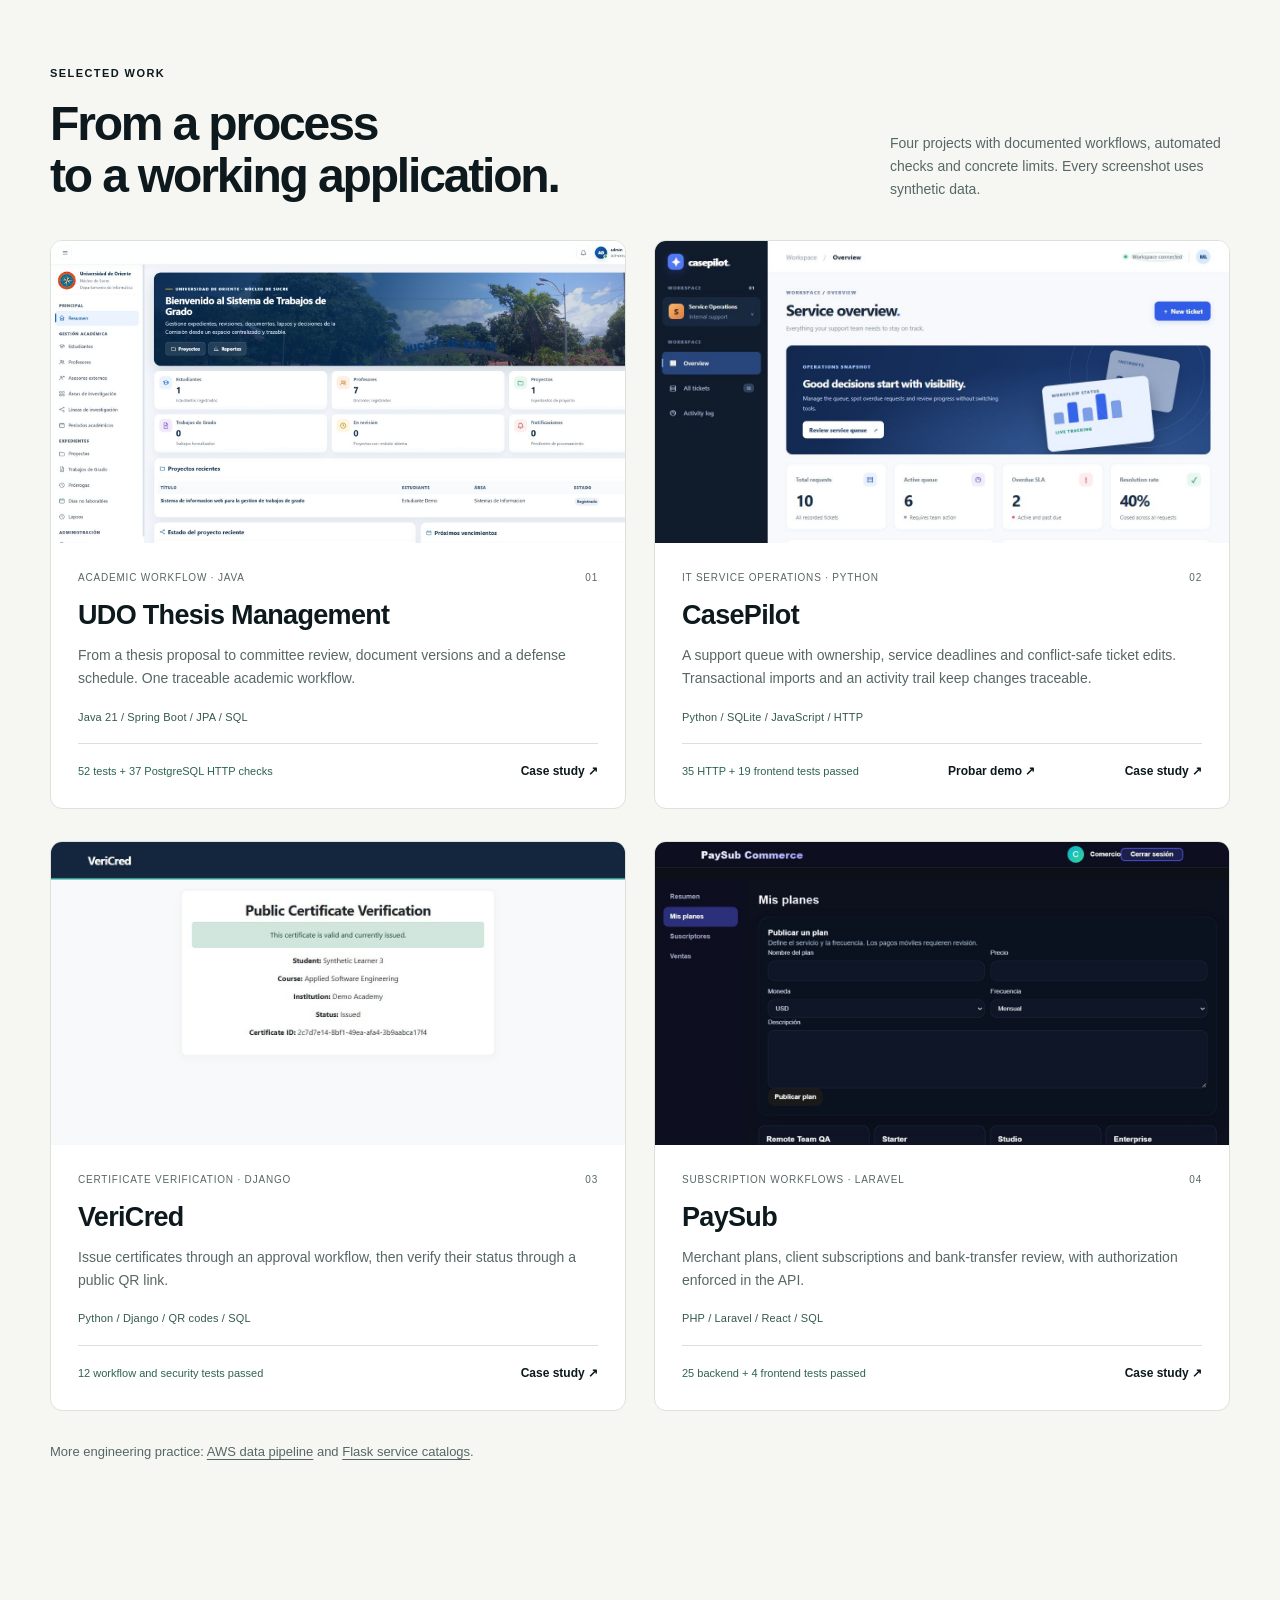
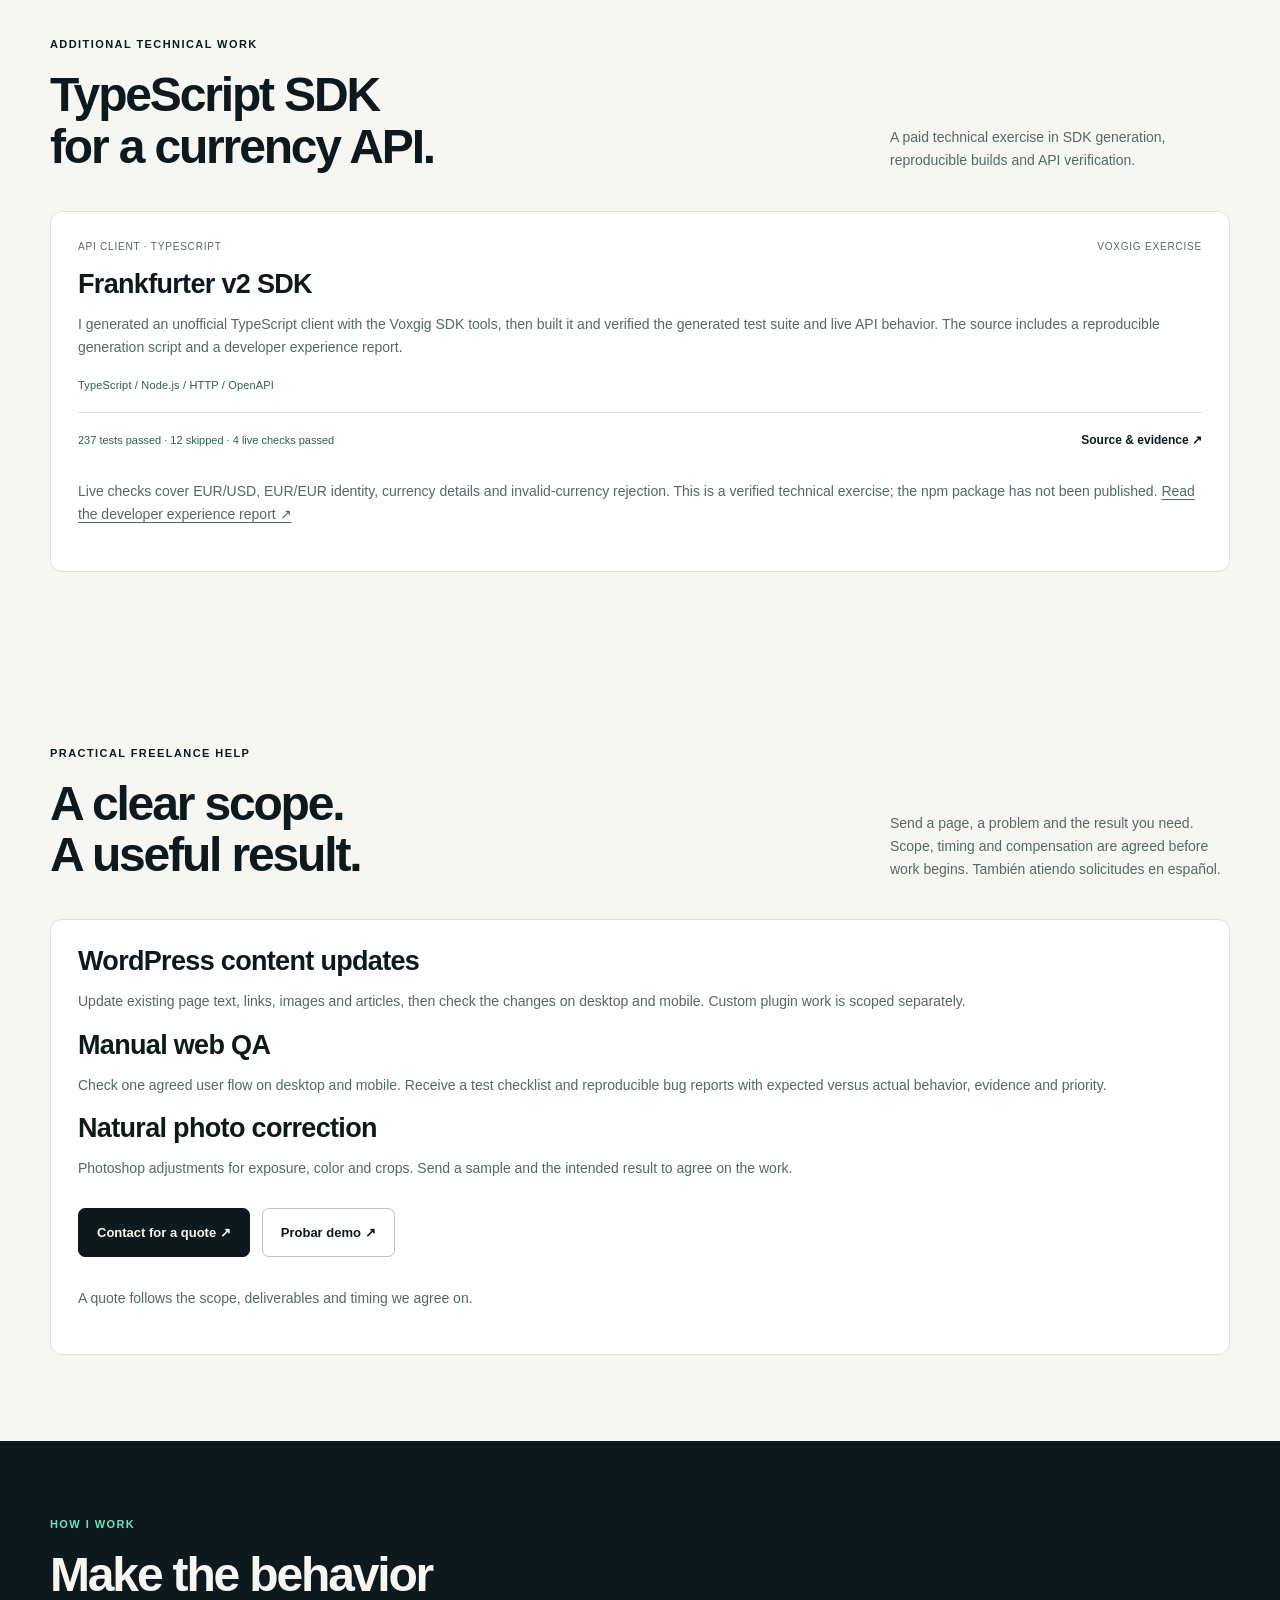
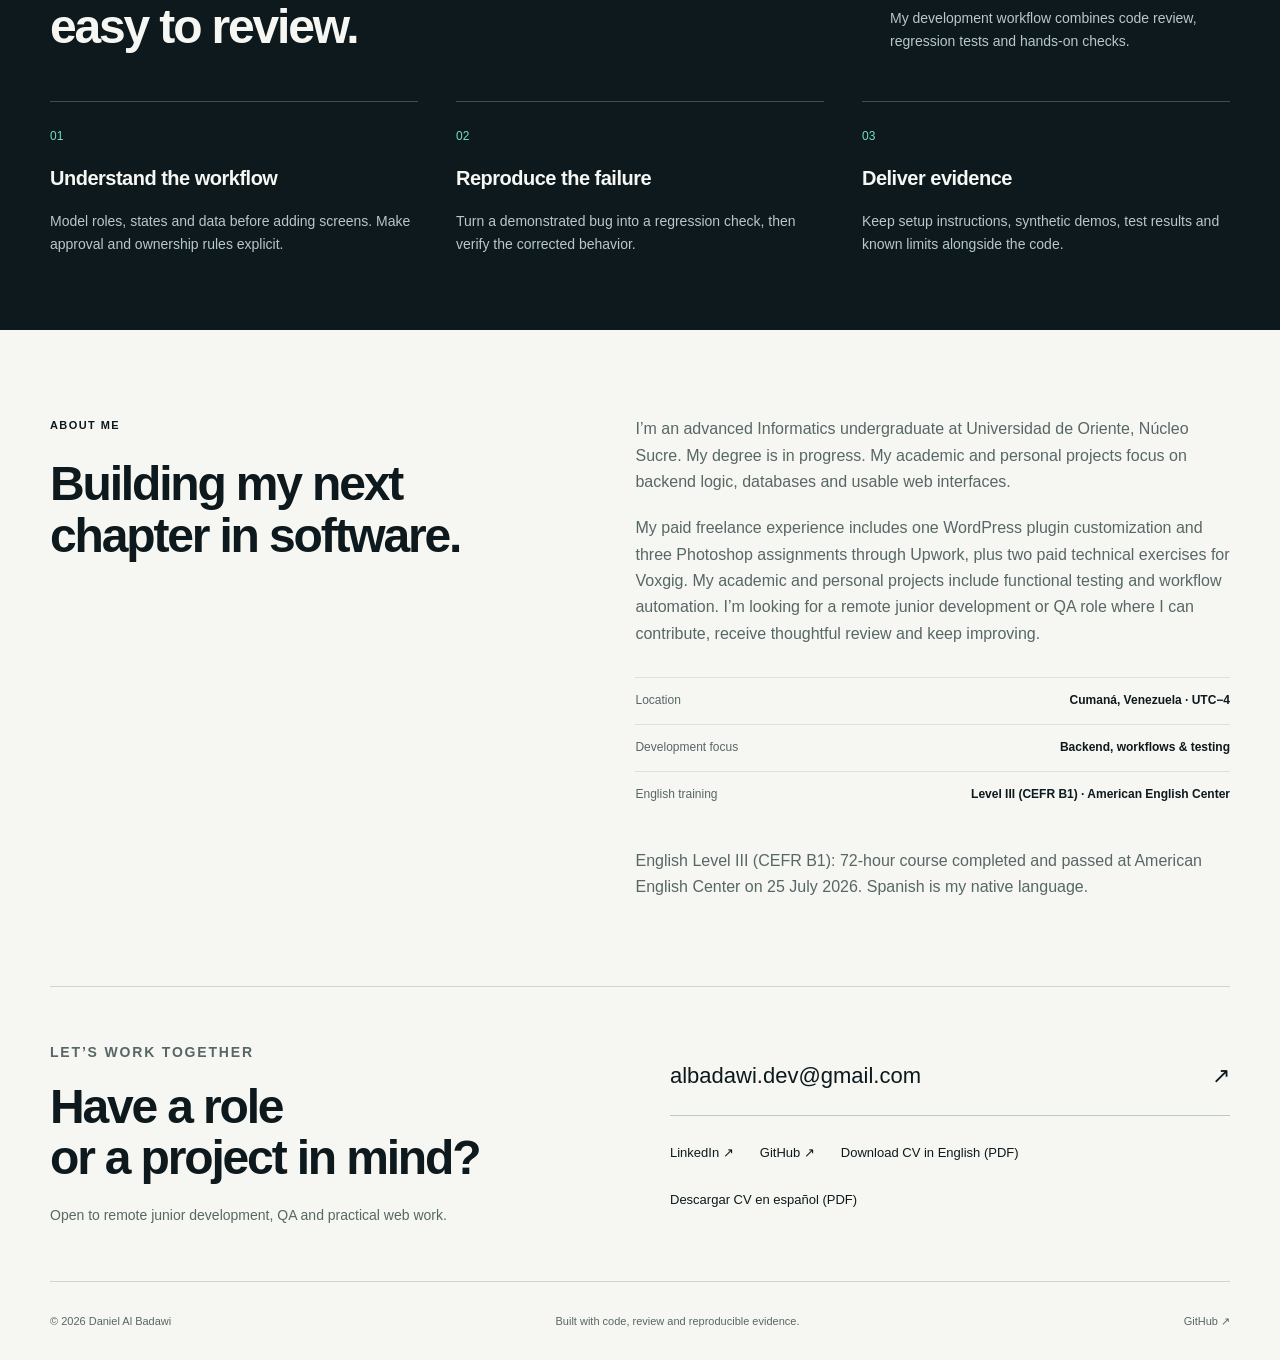
==== commit 11fa9934: "Focus homepage on junior PHP WordPress work and QA evidence" ====
--- a/index.html
+++ b/index.html
@@ -3,9 +3,9 @@
 <head>
 <meta charset="utf-8">
 <meta name="viewport" content="width=device-width,initial-scale=1">
-<meta name="description" content="Junior software developer in Venezuela: PHP/Laravel, Python, Java/Spring Boot and SQL. Paid WordPress and SDK tasks, tested workflow projects, English B1 course and bilingual CV.">
+<meta name="description" content="Junior PHP and WordPress developer in Venezuela with paid plugin-customization experience and functional QA evidence. Tested web projects, English B1 and a bilingual CV.">
 <meta name="theme-color" content="#0d191d">
-<title>Software Developer · PHP, Python &amp; QA · Daniel Al Badawi</title>
+<title>Junior PHP &amp; WordPress Developer · Functional QA · Daniel Al Badawi</title>
 <link rel="stylesheet" href="assets/style.css">
 <link rel="icon" href="assets/favicon.svg" type="image/svg+xml">
 </head>
@@ -32,17 +32,17 @@
 <p class="eyebrow">
 <span class="status-dot" aria-hidden="true">
 </span>Open to junior roles and small paid tasks</p>
-<p class="intro">PHP / Python / Java / Functional QA · Cumaná, Venezuela</p>
-<h1 id="hero-title">Web applications.<br>
-<em>Clear rules. Tested flows.</em>
+<p class="intro">Junior PHP / WordPress developer · Functional QA · Cumaná, Venezuela</p>
+<h1 id="hero-title">PHP &amp; WordPress.<br>
+<em>Changes you can check.</em>
 </h1>
-<p class="lead">I build web workflows with role-based access, SQL data models and reproducible tests. Paid assignments include WordPress customization and SDK verification. Explore the working demos, source code and engineering decisions below.</p>
+<p class="lead">I help with WordPress/PHP changes and functional web testing. My paid work includes one WordPress plugin customization and two Voxgig technical exercises. Review the code, test evidence and personal projects below, or contact me about a junior role or a small paid task.</p>
 <div class="actions">
-<a class="button primary" href="#work">Explore selected projects <span aria-hidden="true">↗</span>
-</a>
-<a class="button secondary" href="mailto:albadawi.dev@gmail.com">Contact me ↗</a>
-</div>
-<p class="hero-note"><a href="assets/cv/Daniel_Albadawi_CV_EN_2026-10-20.pdf" download="Daniel_Albadawi_CV_EN_2026-10-20.pdf" type="application/pdf" hreflang="en" aria-label="Download Daniel Al Badawi's CV in English, PDF">Download CV in English (PDF)</a><br><a href="assets/cv/Daniel_Albadawi_CV_ES_2026-10-20.pdf" download="Daniel_Albadawi_CV_ES_2026-10-20.pdf" type="application/pdf" hreflang="es" aria-label="Download Daniel Al Badawi's CV in Spanish, PDF">Descargar CV en español (PDF)</a></p>
+<a class="button primary" href="assets/cv/Daniel_Albadawi_CV_EN_2026-10-20.pdf" download="Daniel_Albadawi_CV_EN_2026-10-20.pdf" type="application/pdf" hreflang="en" aria-label="Download Daniel Al Badawi's CV in English, PDF">Download CV · English PDF <span aria-hidden="true">↗</span>
+</a>
+<a class="button secondary" href="wordpress.html">WordPress work &amp; QA evidence ↗</a>
+</div>
+<p class="hero-note"><a href="assets/cv/Daniel_Albadawi_CV_ES_2026-10-20.pdf" download="Daniel_Albadawi_CV_ES_2026-10-20.pdf" type="application/pdf" hreflang="es" aria-label="Download Daniel Al Badawi's CV in Spanish, PDF">Descargar CV en español (PDF)</a></p>
 <p class="hero-note">Advanced Informatics undergraduate at Universidad de Oriente<br>Spanish native · English B1 (72-hour course) · UTC-4<br>Hours and start date agreed around university commitments</p>
 </div>
 <a class="hero-feature" href="casepilot.html">
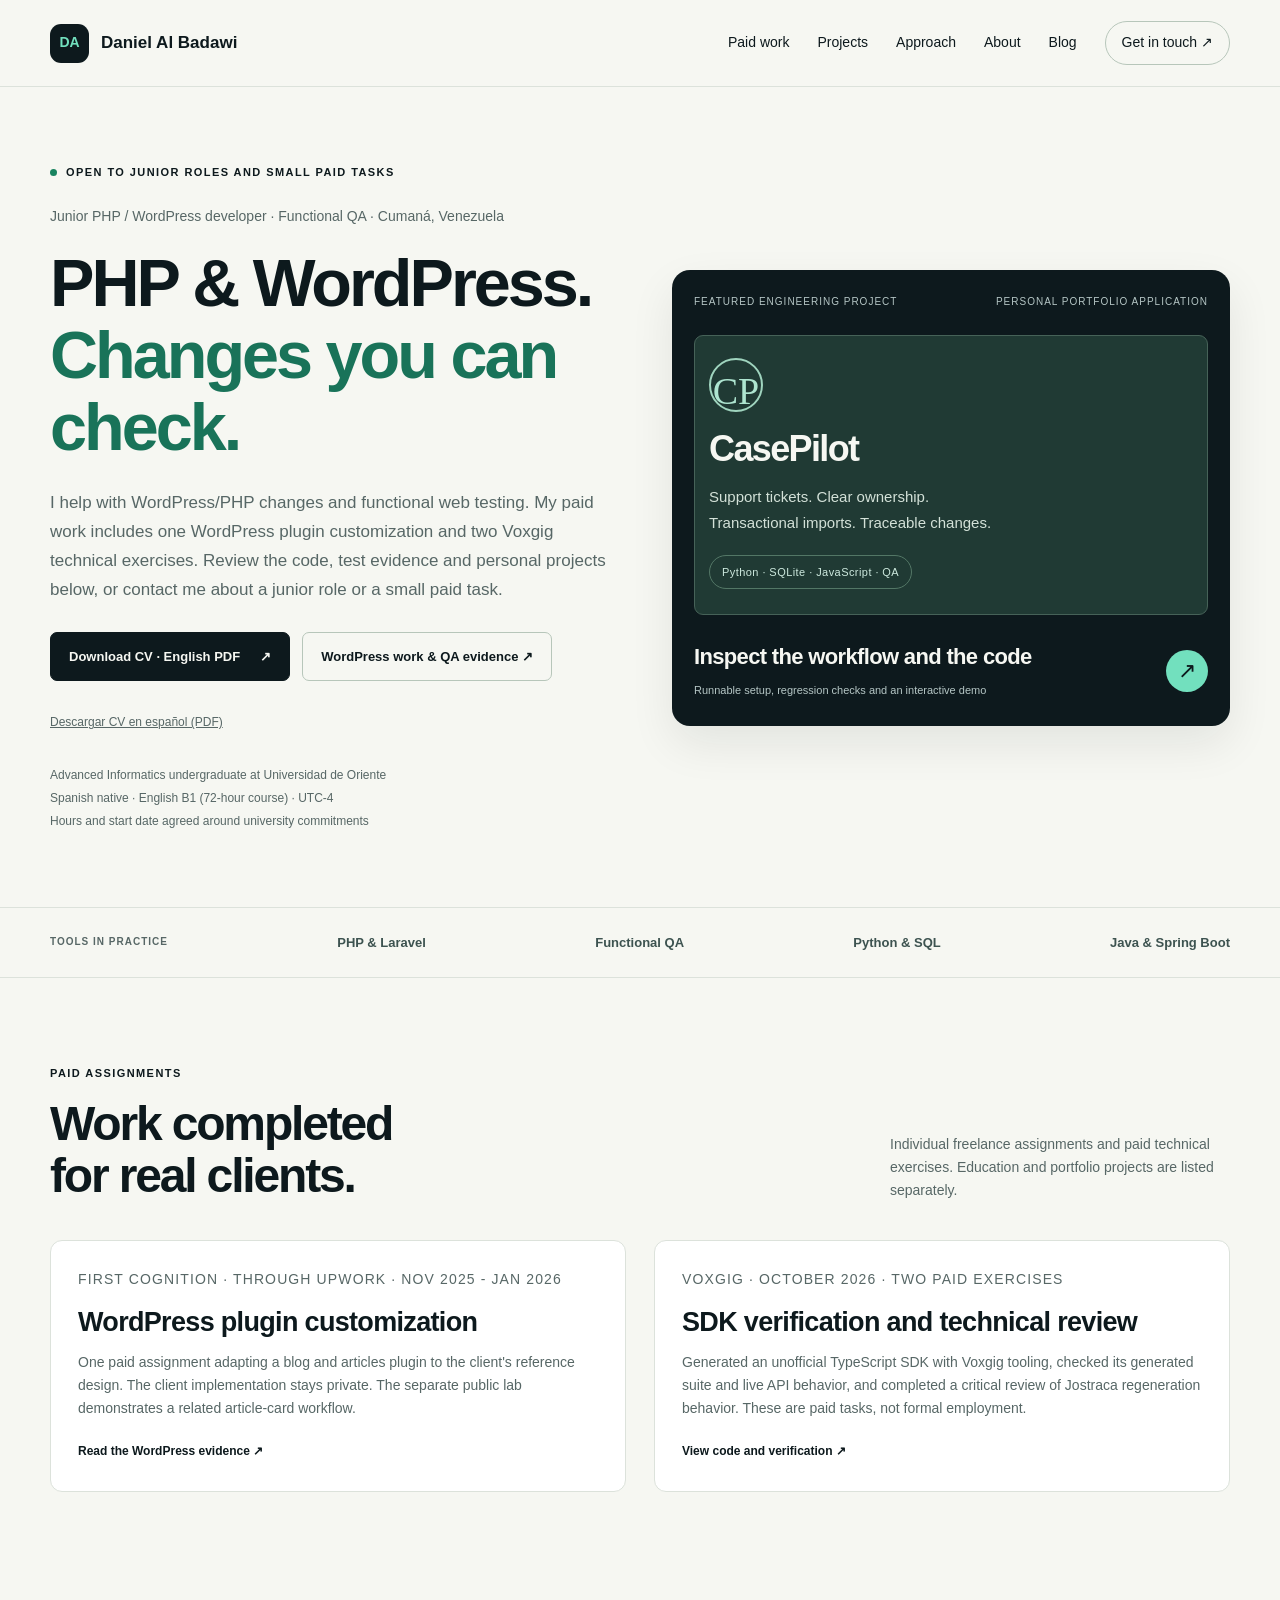
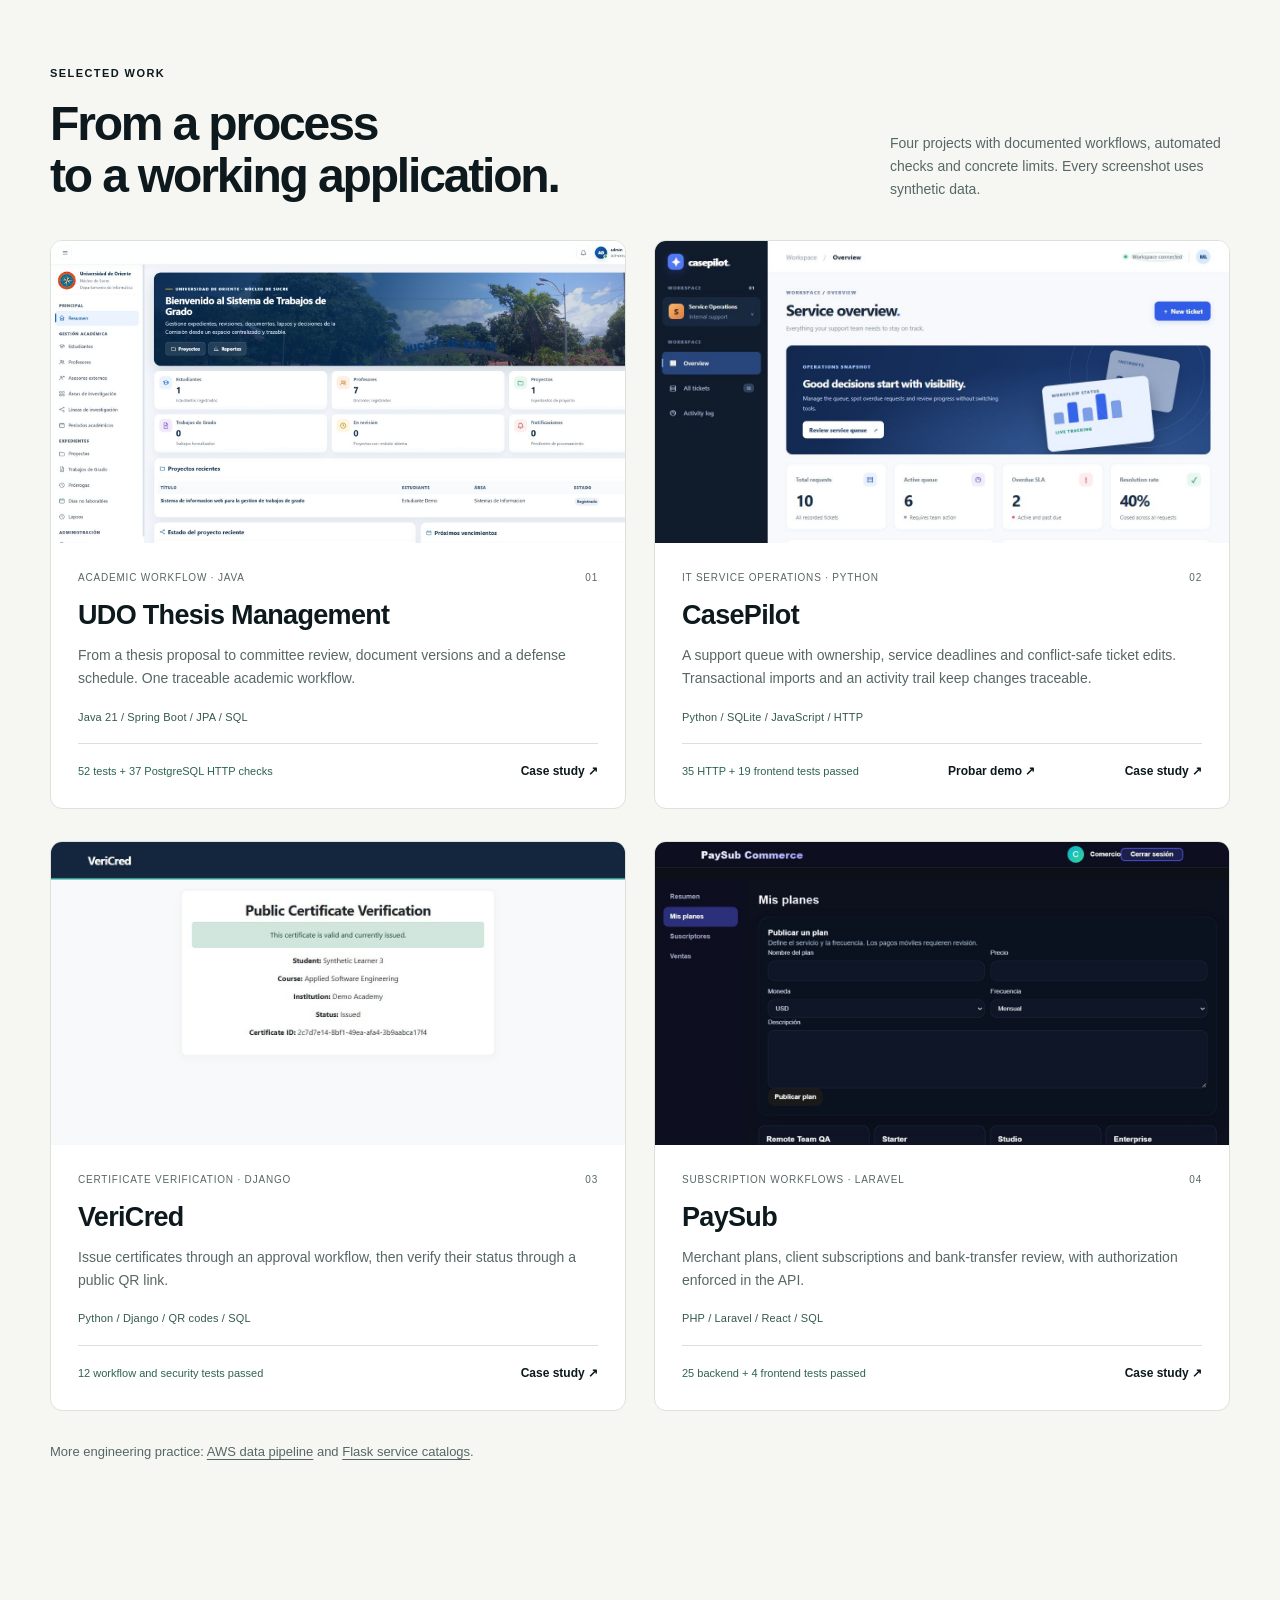
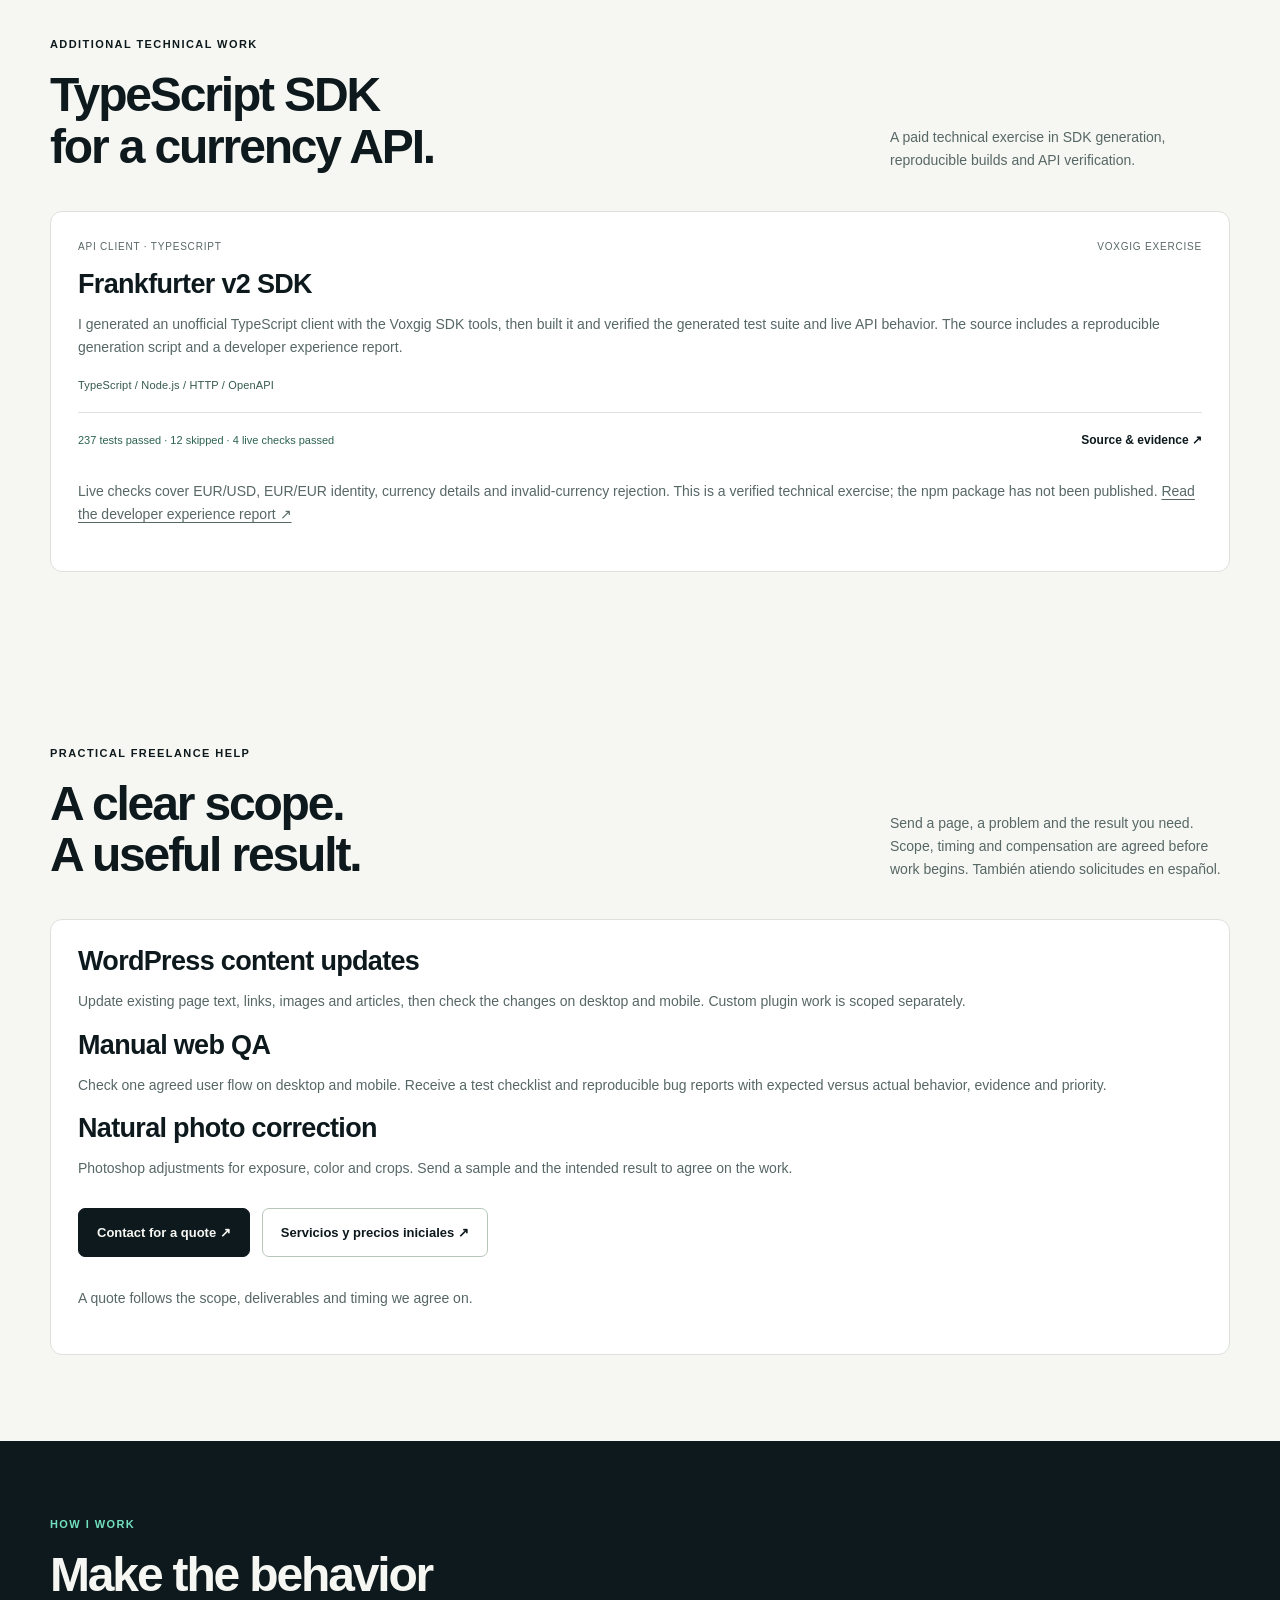
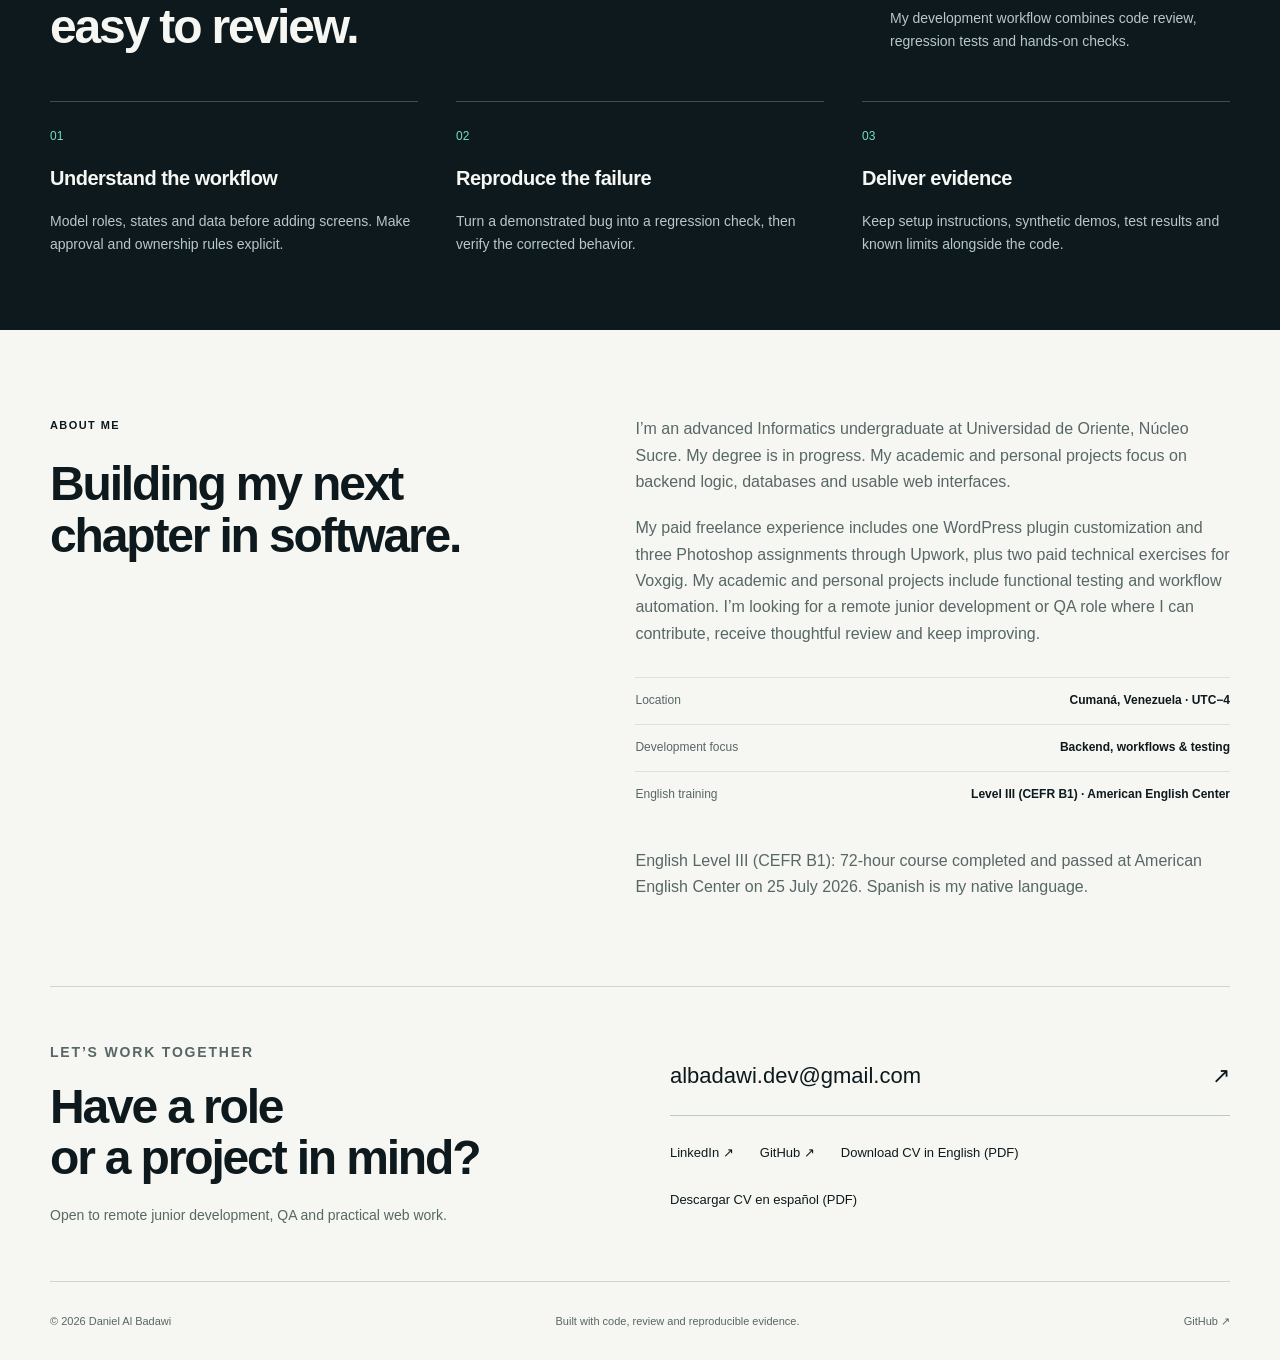
==== commit 73c41ae7: "Link scoped service offers from existing portfolio section" ====
--- a/index.html
+++ b/index.html
@@ -204,7 +204,7 @@
 <p>Check one agreed user flow on desktop and mobile. Receive a test checklist and reproducible bug reports with expected versus actual behavior, evidence and priority.</p>
 <h3>Natural photo correction</h3>
 <p>Photoshop adjustments for exposure, color and crops. Send a sample and the intended result to agree on the work.</p>
-<div class="actions"><a class="button primary" href="mailto:albadawi.dev@gmail.com?subject=Freelance%20task%20%E2%80%94%20scope%20and%20quote">Contact for a quote ↗</a><a class="button secondary" href="casepilot-demo.html" lang="es">Probar demo ↗</a></div>
+<div class="actions"><a class="button primary" href="mailto:albadawi.dev@gmail.com?subject=Freelance%20task%20%E2%80%94%20scope%20and%20quote">Contact for a quote ↗</a><a class="button secondary" href="servicios.html" lang="es">Servicios y precios iniciales ↗</a></div>
 <p class="supporting">A quote follows the scope, deliverables and timing we agree on.</p>
 </div>
 </article>
